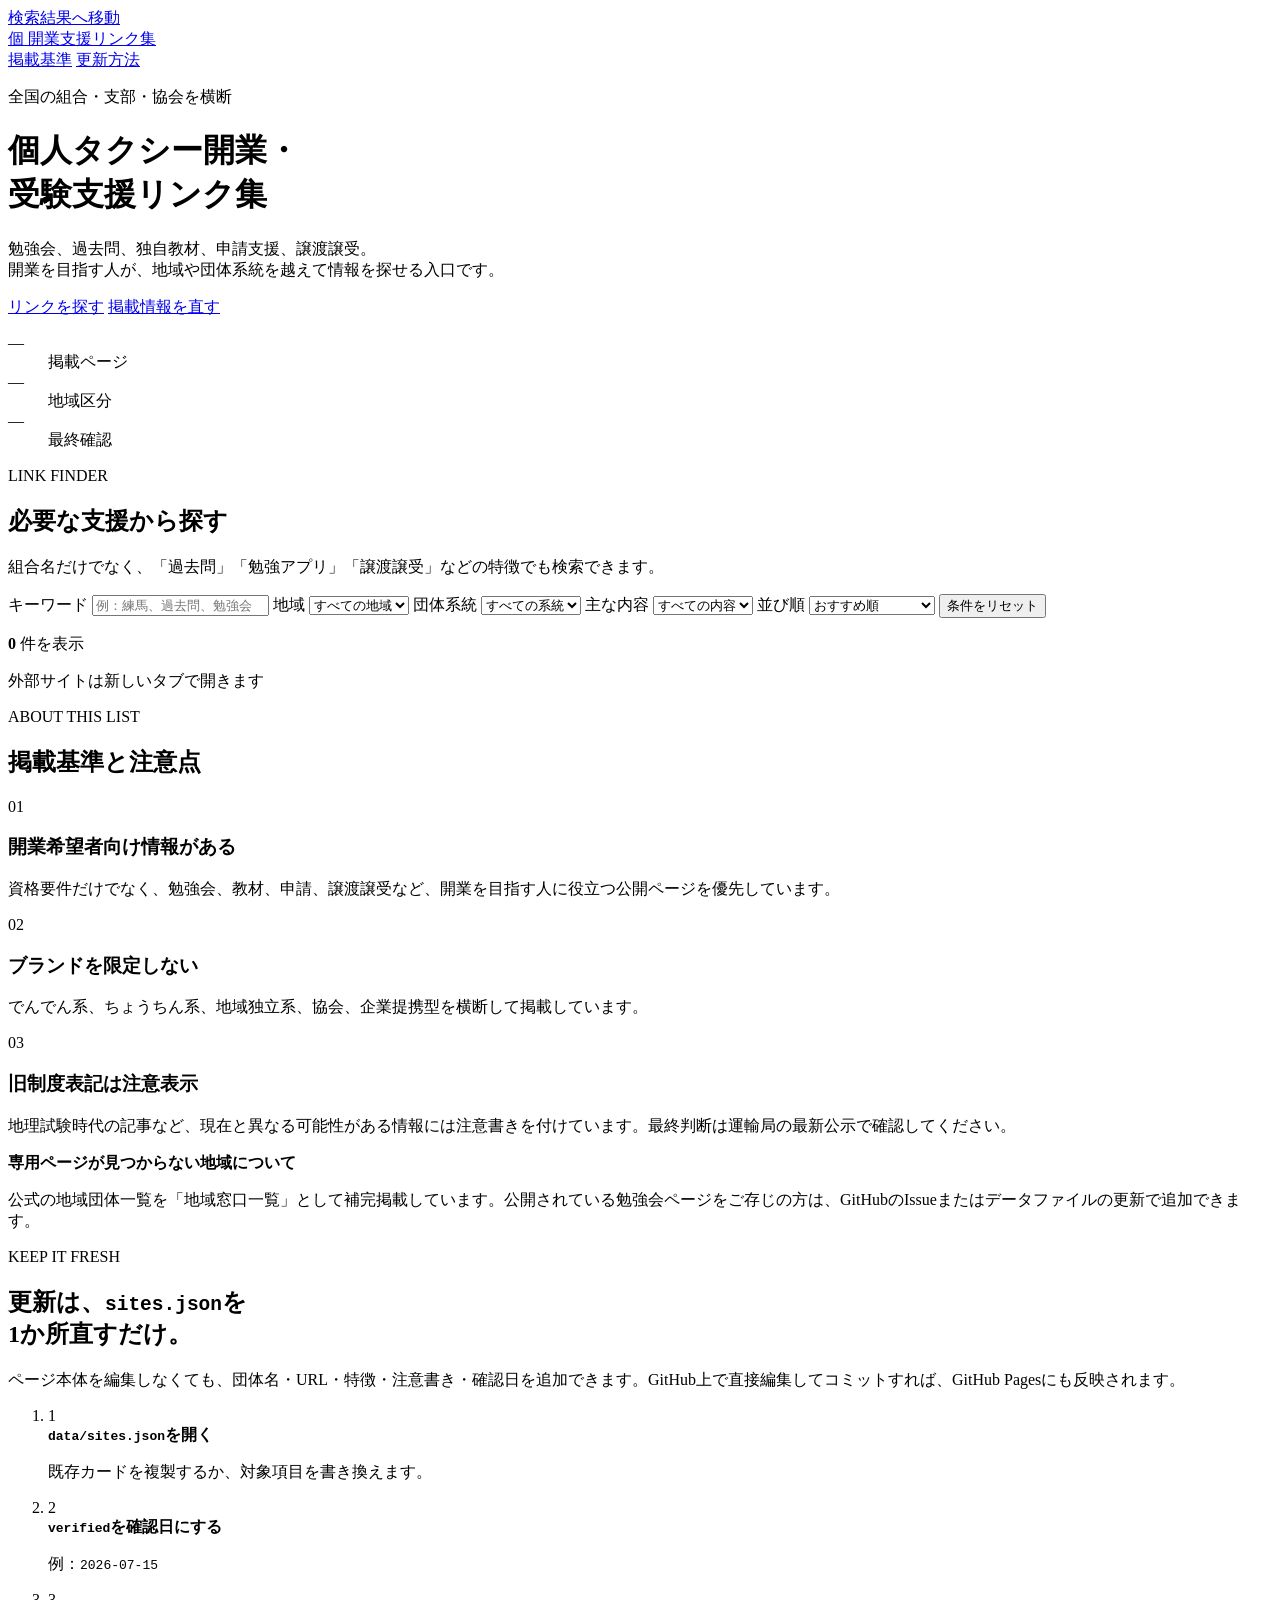
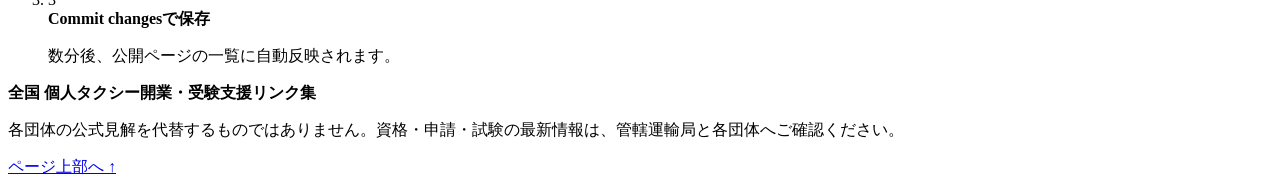
==== index.html @ 3438a91d "Add files via upload" ====
<!doctype html>
<html lang="ja">
<head>
  <meta charset="utf-8">
  <meta name="viewport" content="width=device-width, initial-scale=1">
  <meta name="description" content="全国の個人タクシー組合・支部・協会が公開する、開業希望者・受験者向けページを特徴別に探せるリンク集。">
  <meta name="theme-color" content="#0b3d5c">
  <title>全国 個人タクシー開業・受験支援リンク集</title>
  <link rel="stylesheet" href="assets/styles.css">
</head>
<body>
  <a class="skip-link" href="#results">検索結果へ移動</a>
  <header class="hero">
    <nav class="topbar" aria-label="ページ内ナビゲーション">
      <a class="brand" href="#top" aria-label="ページ先頭へ">
        <span class="brand-mark" aria-hidden="true">個</span>
        <span>開業支援リンク集</span>
      </a>
      <div class="nav-links">
        <a href="#about">掲載基準</a>
        <a href="#update">更新方法</a>
      </div>
    </nav>

    <div class="hero-inner" id="top">
      <p class="eyebrow">全国の組合・支部・協会を横断</p>
      <h1>個人タクシー開業・<br class="mobile-only">受験支援リンク集</h1>
      <p class="lead">勉強会、過去問、独自教材、申請支援、譲渡譲受。<br>開業を目指す人が、地域や団体系統を越えて情報を探せる入口です。</p>
      <div class="hero-actions">
        <a class="button primary" href="#finder">リンクを探す</a>
        <a class="button secondary" href="#update">掲載情報を直す</a>
      </div>
      <dl class="stats" aria-label="掲載状況">
        <div><dt id="siteCount">—</dt><dd>掲載ページ</dd></div>
        <div><dt id="regionCount">—</dt><dd>地域区分</dd></div>
        <div><dt id="updatedAt">—</dt><dd>最終確認</dd></div>
      </dl>
    </div>
  </header>

  <main>
    <section class="finder" id="finder" aria-labelledby="finder-title">
      <div class="section-heading">
        <p class="eyebrow dark">LINK FINDER</p>
        <h2 id="finder-title">必要な支援から探す</h2>
        <p>組合名だけでなく、「過去問」「勉強アプリ」「譲渡譲受」などの特徴でも検索できます。</p>
      </div>

      <div class="filters" role="search">
        <label class="search-field">
          <span>キーワード</span>
          <input id="searchInput" type="search" placeholder="例：練馬、過去問、勉強会、譲渡譲受" autocomplete="off">
        </label>
        <label>
          <span>地域</span>
          <select id="regionFilter"><option value="">すべての地域</option></select>
        </label>
        <label>
          <span>団体系統</span>
          <select id="systemFilter"><option value="">すべての系統</option></select>
        </label>
        <label>
          <span>主な内容</span>
          <select id="featureFilter"><option value="">すべての内容</option></select>
        </label>
        <label>
          <span>並び順</span>
          <select id="sortSelect">
            <option value="recommended">おすすめ順</option>
            <option value="region">地域順</option>
            <option value="name">名称順</option>
            <option value="recent">確認日の新しい順</option>
          </select>
        </label>
        <button id="resetButton" class="reset-button" type="button">条件をリセット</button>
      </div>

      <div class="result-bar">
        <p><strong id="resultCount">0</strong> 件を表示</p>
        <p class="result-note">外部サイトは新しいタブで開きます</p>
      </div>
      <div id="statusMessage" class="status-message" role="status" aria-live="polite"></div>
      <div id="results" class="card-grid" aria-live="polite"></div>
      <div id="emptyState" class="empty-state" hidden>
        <h3>該当するページがありません</h3>
        <p>検索語を短くするか、絞り込みを解除してください。</p>
      </div>
    </section>

    <section class="about-section" id="about">
      <div class="section-heading compact">
        <p class="eyebrow dark">ABOUT THIS LIST</p>
        <h2>掲載基準と注意点</h2>
      </div>
      <div class="info-grid">
        <article>
          <span class="info-number">01</span>
          <h3>開業希望者向け情報がある</h3>
          <p>資格要件だけでなく、勉強会、教材、申請、譲渡譲受など、開業を目指す人に役立つ公開ページを優先しています。</p>
        </article>
        <article>
          <span class="info-number">02</span>
          <h3>ブランドを限定しない</h3>
          <p>でんでん系、ちょうちん系、地域独立系、協会、企業提携型を横断して掲載しています。</p>
        </article>
        <article>
          <span class="info-number">03</span>
          <h3>旧制度表記は注意表示</h3>
          <p>地理試験時代の記事など、現在と異なる可能性がある情報には注意書きを付けています。最終判断は運輸局の最新公示で確認してください。</p>
        </article>
      </div>
      <div class="coverage-note">
        <strong>専用ページが見つからない地域について</strong>
        <p>公式の地域団体一覧を「地域窓口一覧」として補完掲載しています。公開されている勉強会ページをご存じの方は、GitHubのIssueまたはデータファイルの更新で追加できます。</p>
      </div>
    </section>

    <section class="update-section" id="update">
      <div class="update-copy">
        <p class="eyebrow">KEEP IT FRESH</p>
        <h2>更新は、<code>sites.json</code>を<br>1か所直すだけ。</h2>
        <p>ページ本体を編集しなくても、団体名・URL・特徴・注意書き・確認日を追加できます。GitHub上で直接編集してコミットすれば、GitHub Pagesにも反映されます。</p>
      </div>
      <ol class="update-steps">
        <li><span>1</span><div><strong><code>data/sites.json</code>を開く</strong><p>既存カードを複製するか、対象項目を書き換えます。</p></div></li>
        <li><span>2</span><div><strong><code>verified</code>を確認日にする</strong><p>例：<code>2026-07-15</code></p></div></li>
        <li><span>3</span><div><strong>Commit changesで保存</strong><p>数分後、公開ページの一覧に自動反映されます。</p></div></li>
      </ol>
    </section>
  </main>

  <footer>
    <div>
      <strong>全国 個人タクシー開業・受験支援リンク集</strong>
      <p>各団体の公式見解を代替するものではありません。資格・申請・試験の最新情報は、管轄運輸局と各団体へご確認ください。</p>
    </div>
    <a href="#top">ページ上部へ ↑</a>
  </footer>

  <template id="cardTemplate">
    <article class="link-card">
      <div class="card-topline">
        <span class="region-badge"></span>
        <span class="category-label"></span>
      </div>
      <h3></h3>
      <p class="organization"></p>
      <p class="summary"></p>
      <div class="feature-list" aria-label="掲載内容"></div>
      <div class="caution" hidden></div>
      <div class="card-footer">
        <span class="verified"></span>
        <div class="card-actions">
          <button class="copy-button" type="button">URLをコピー</button>
          <a class="visit-button" target="_blank" rel="noopener noreferrer">サイトを見る <span aria-hidden="true">↗</span></a>
        </div>
      </div>
    </article>
  </template>

  <script src="assets/app.js" defer></script>
</body>
</html>
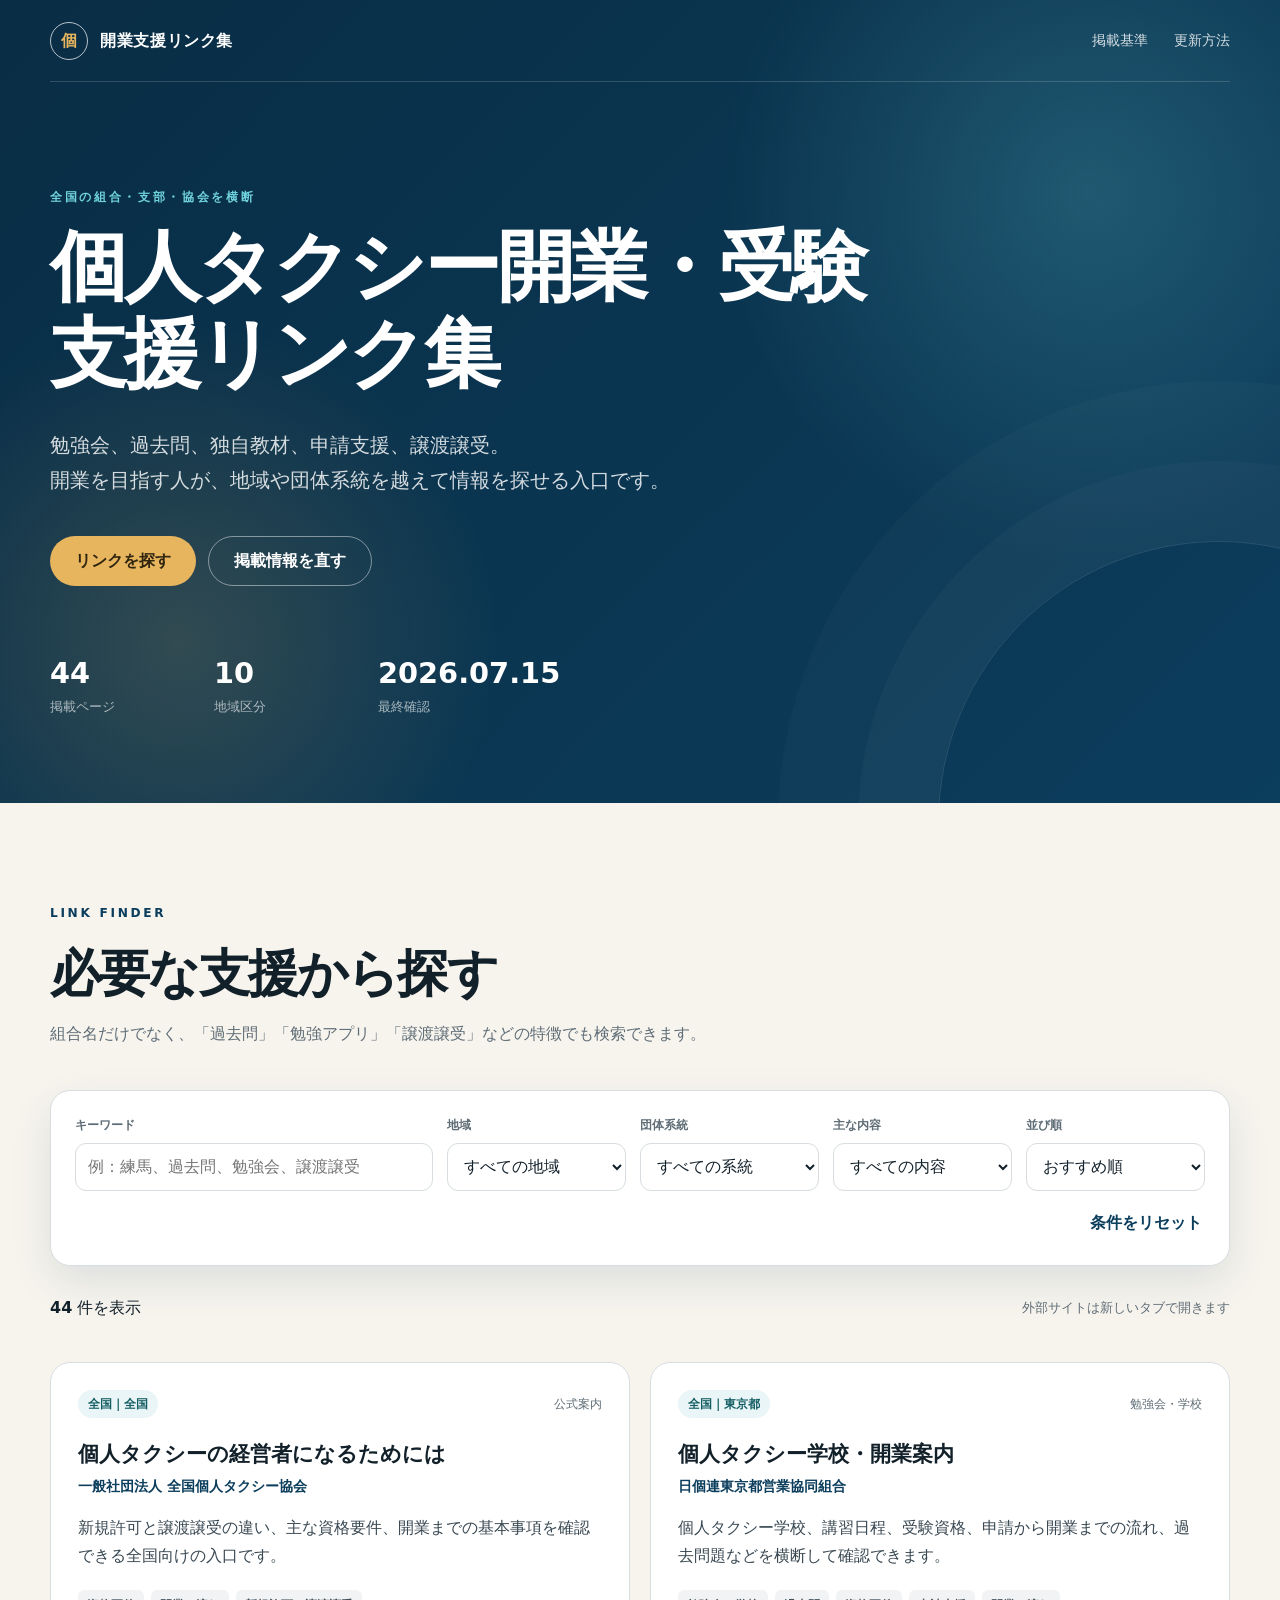
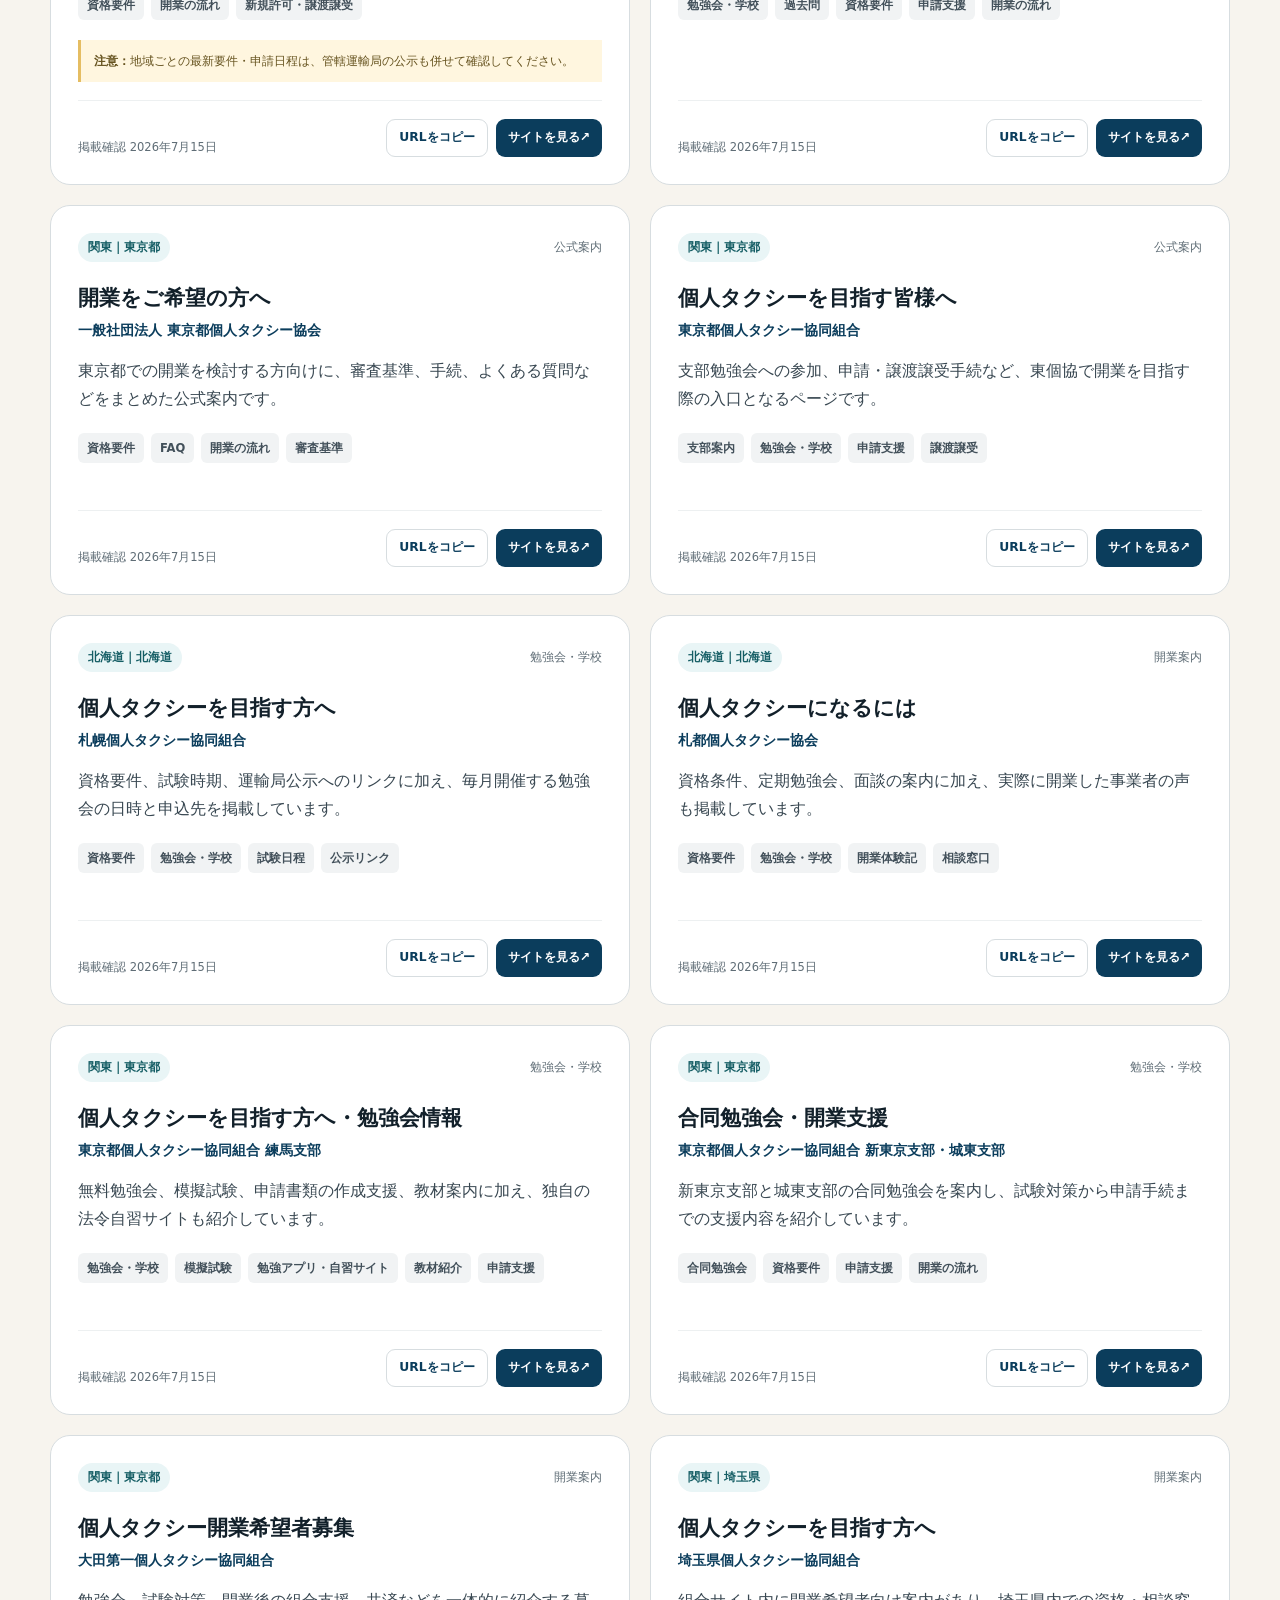
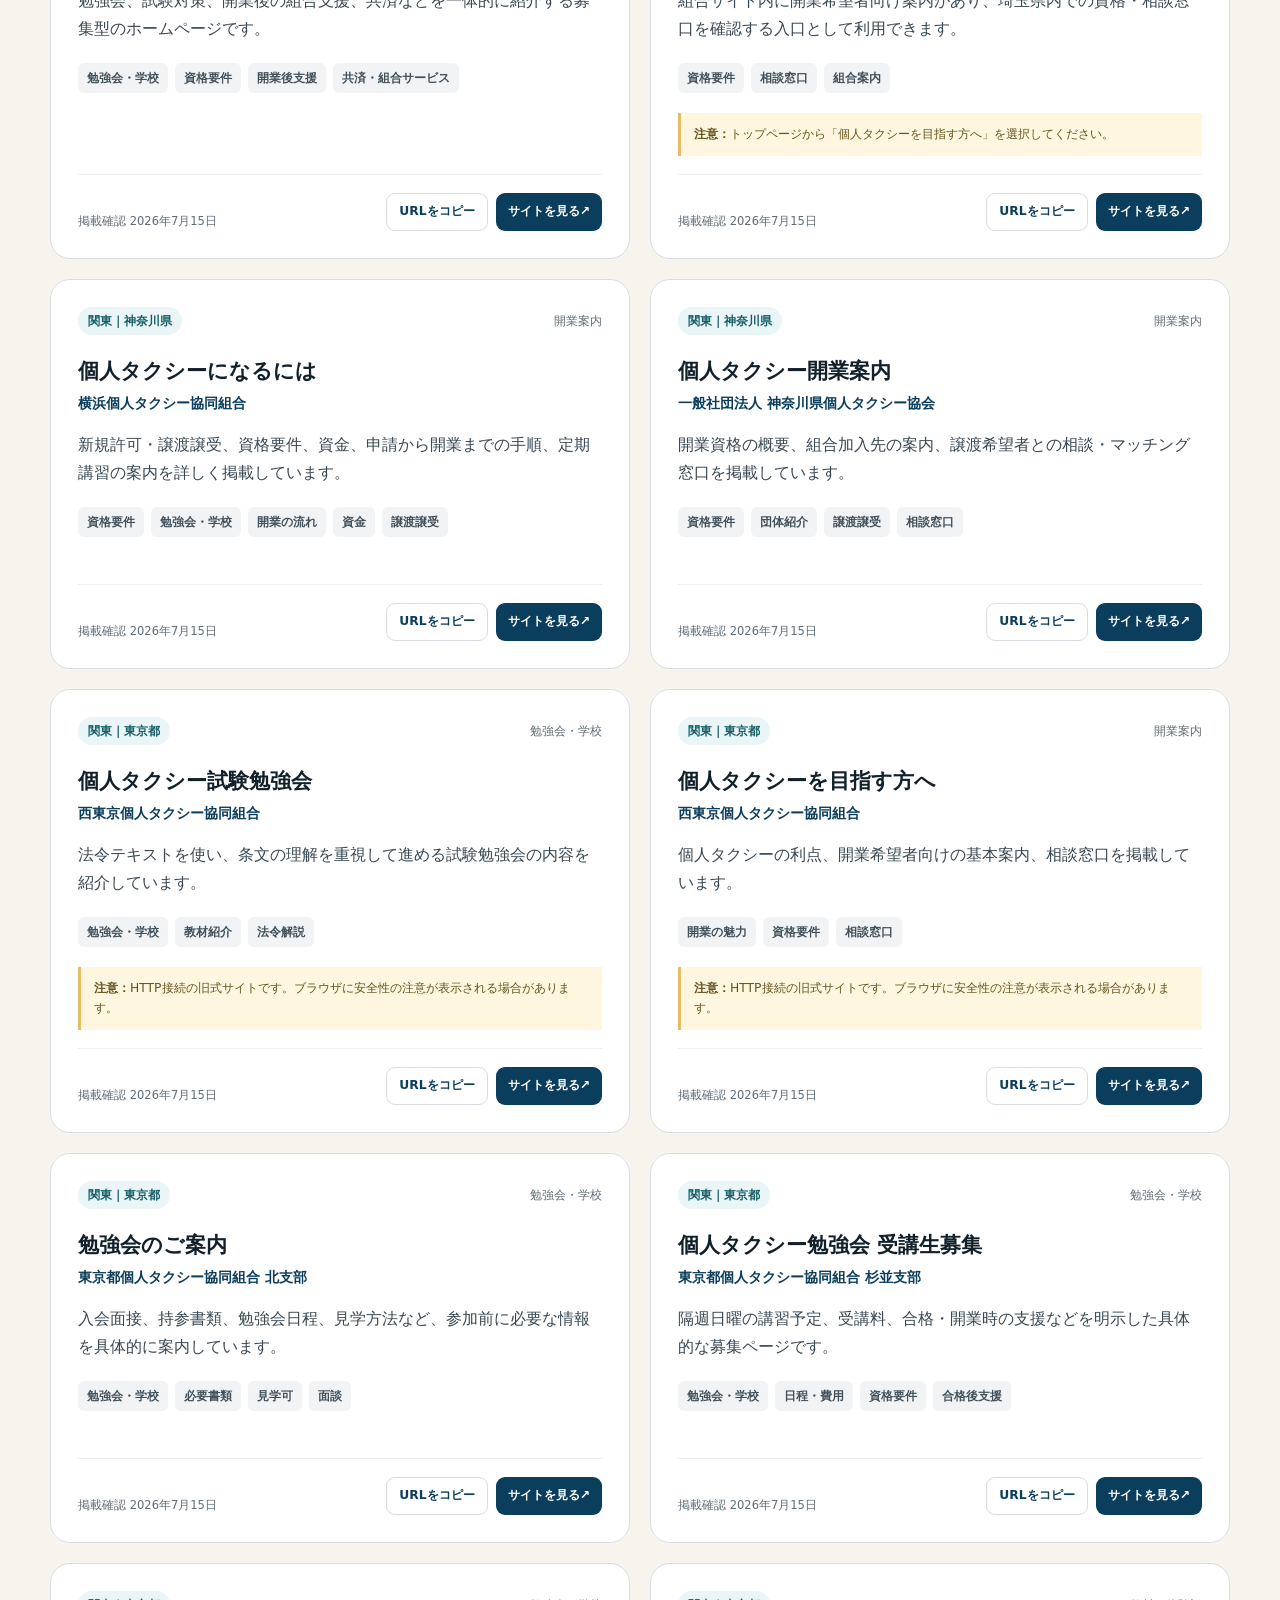
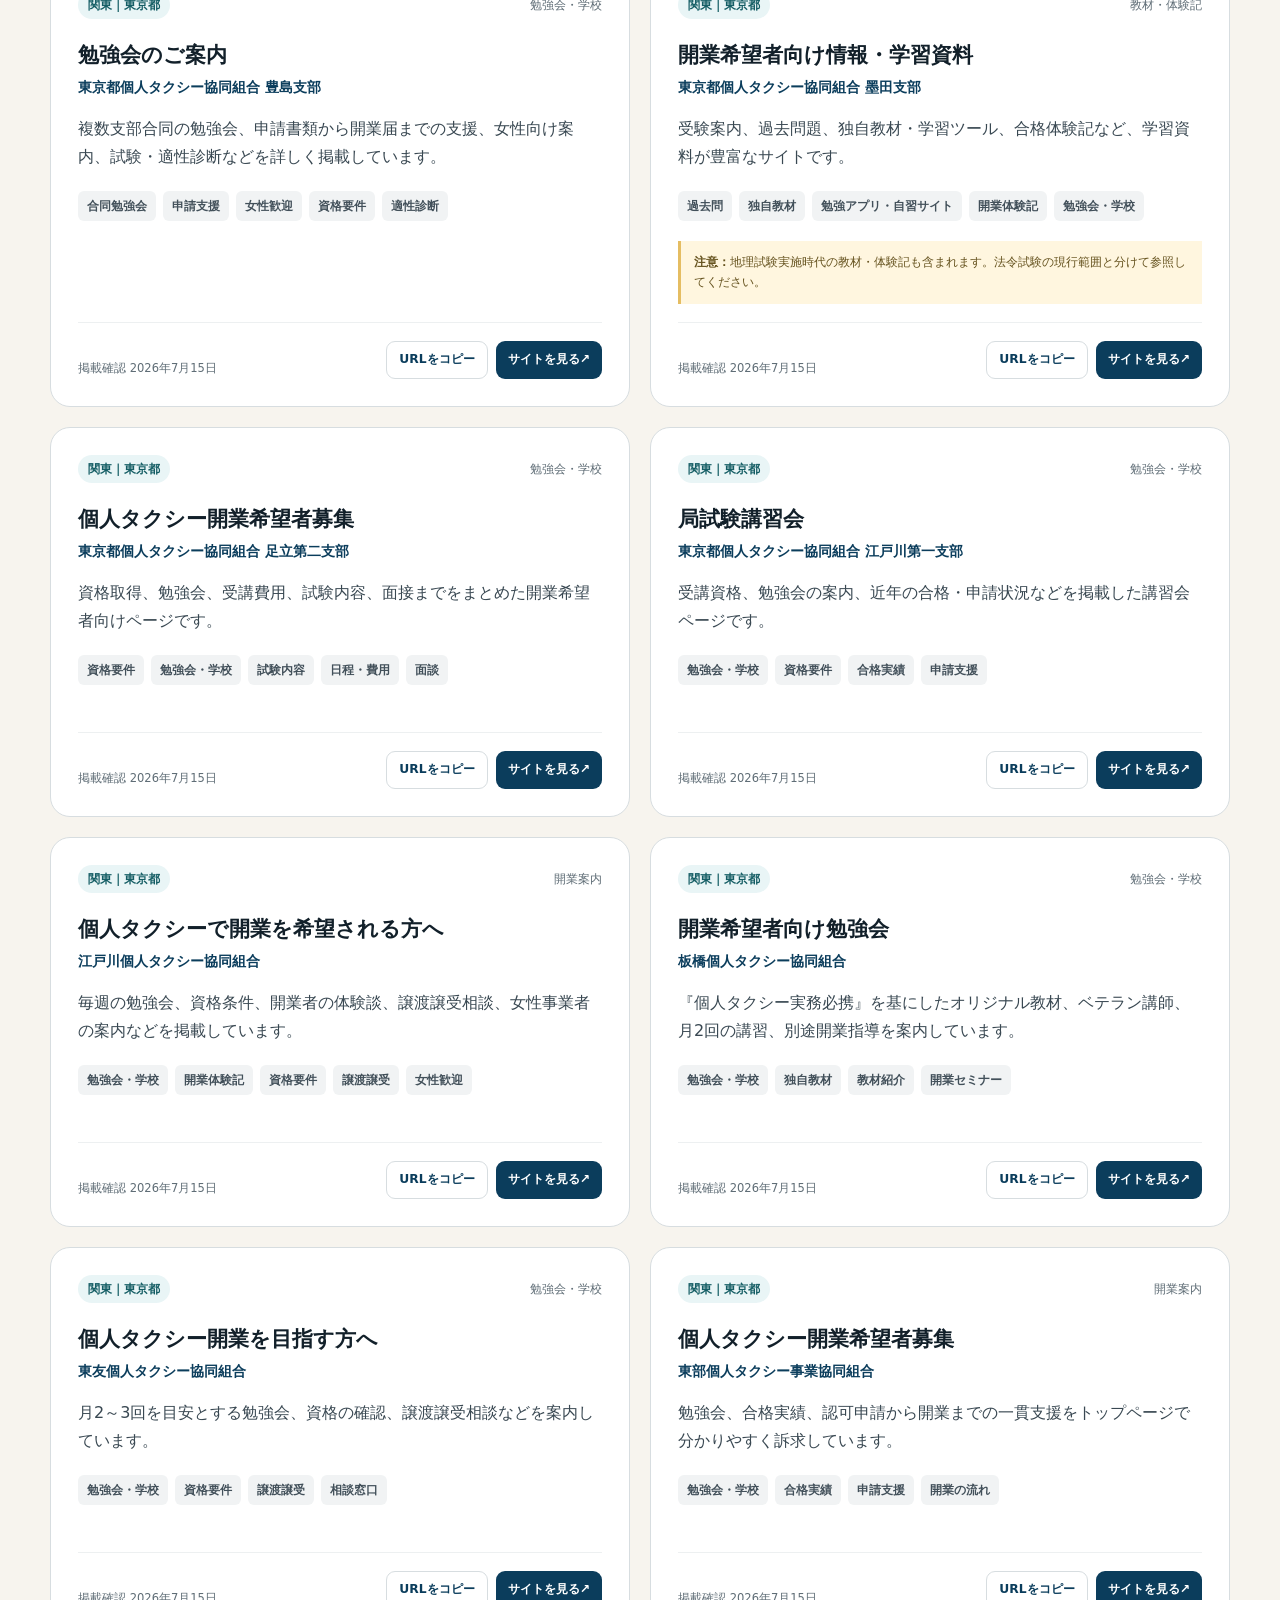
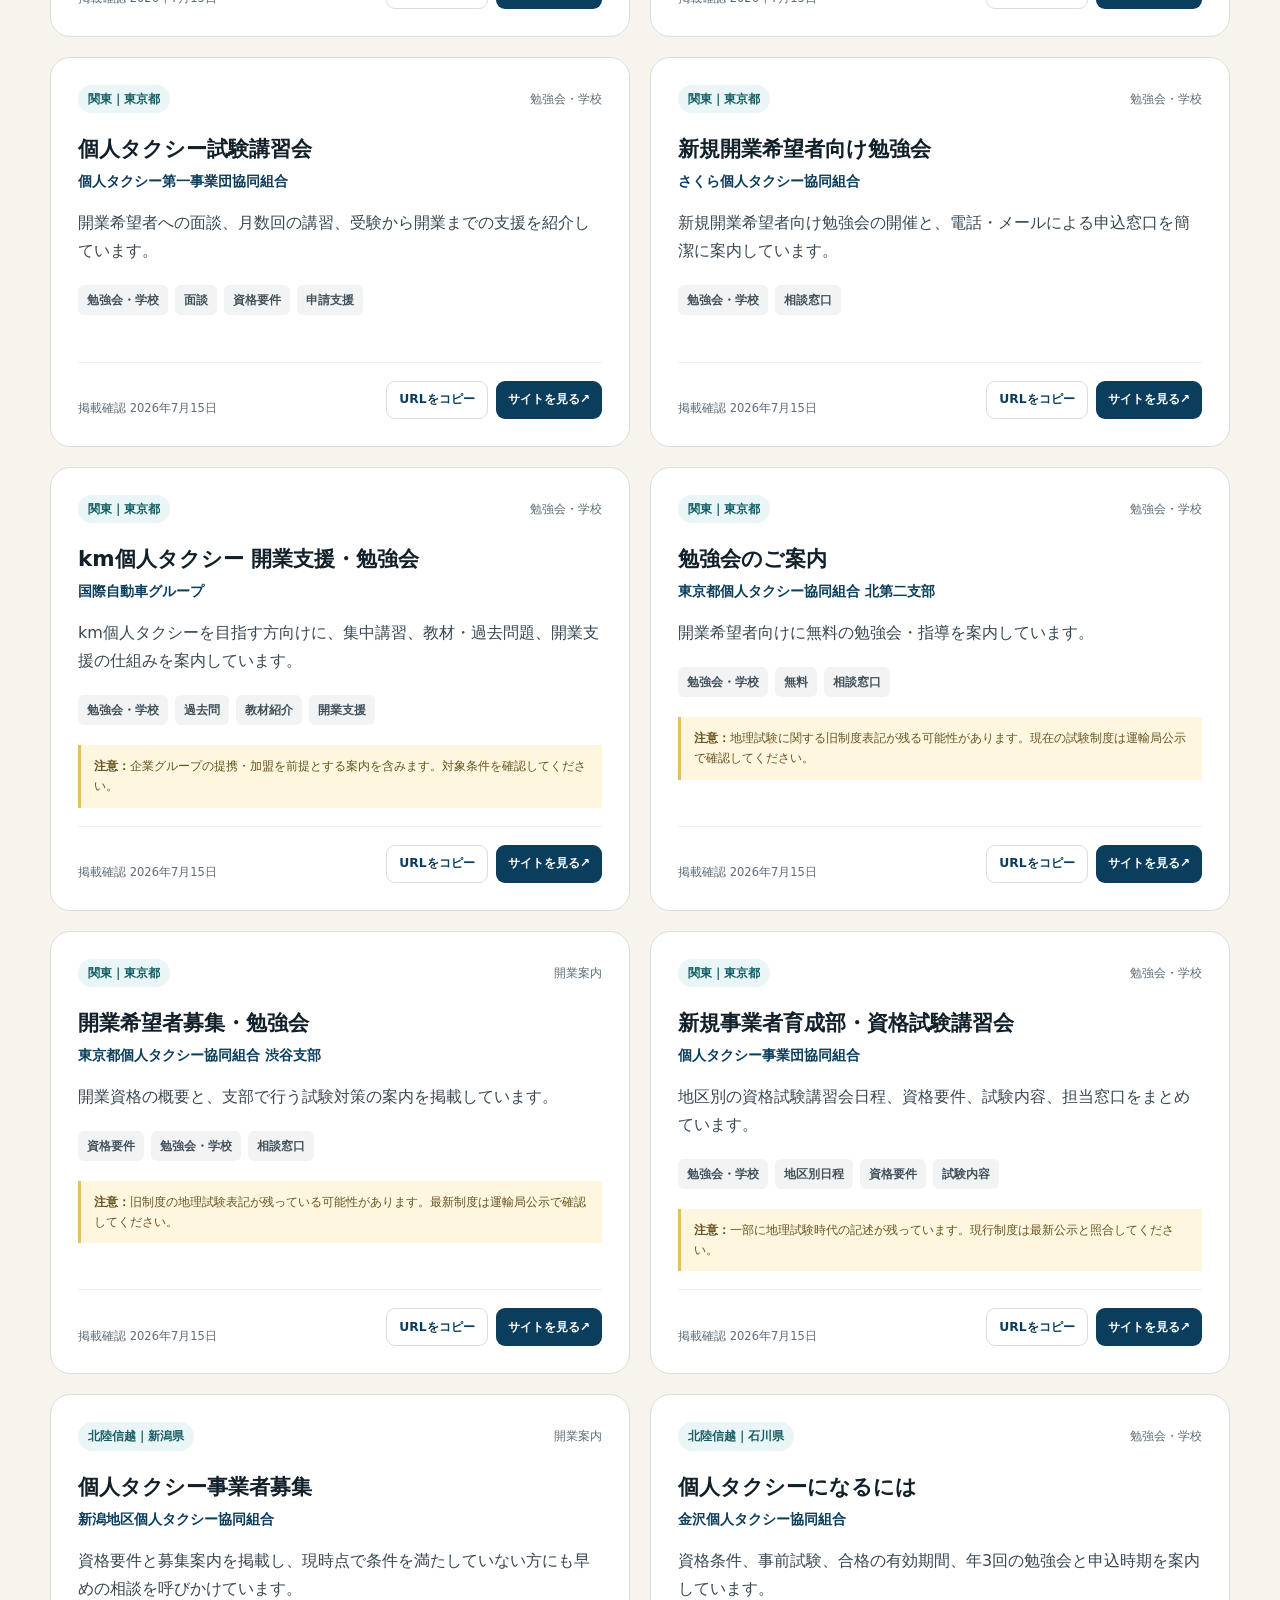
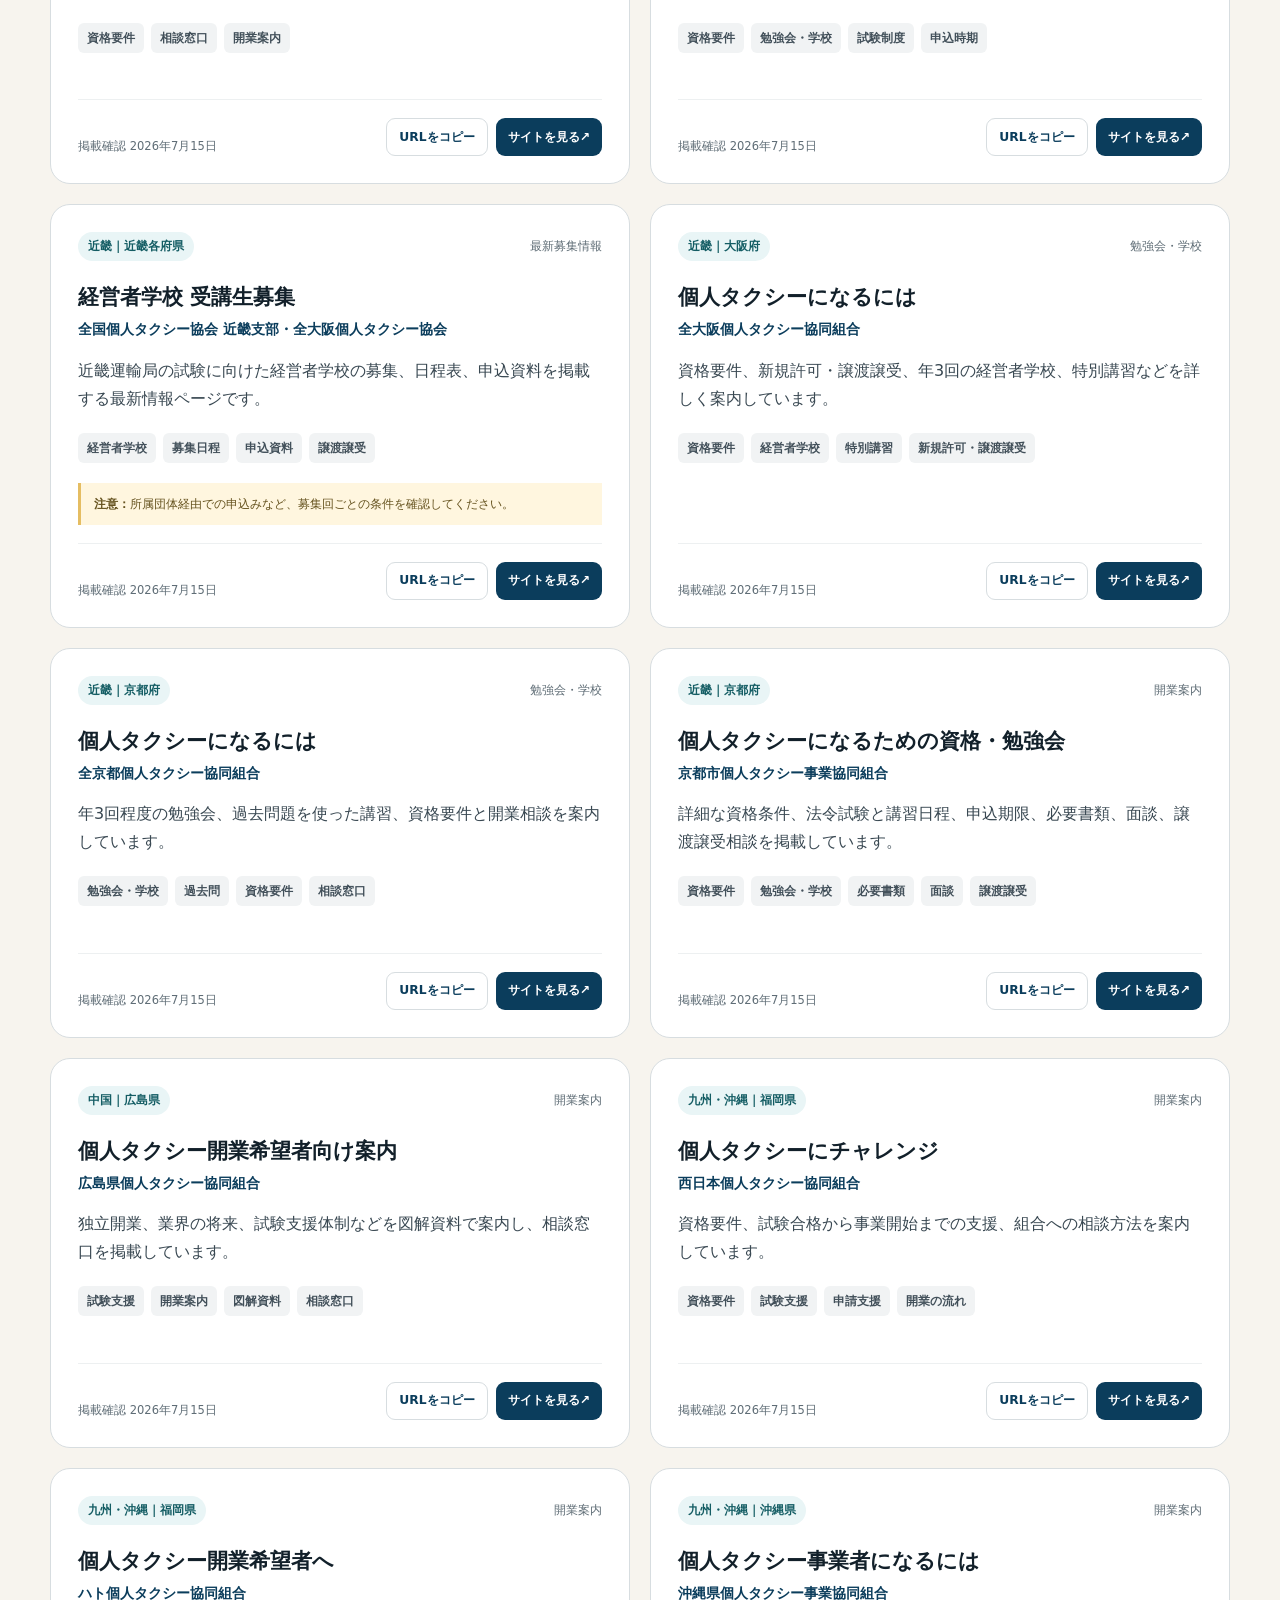
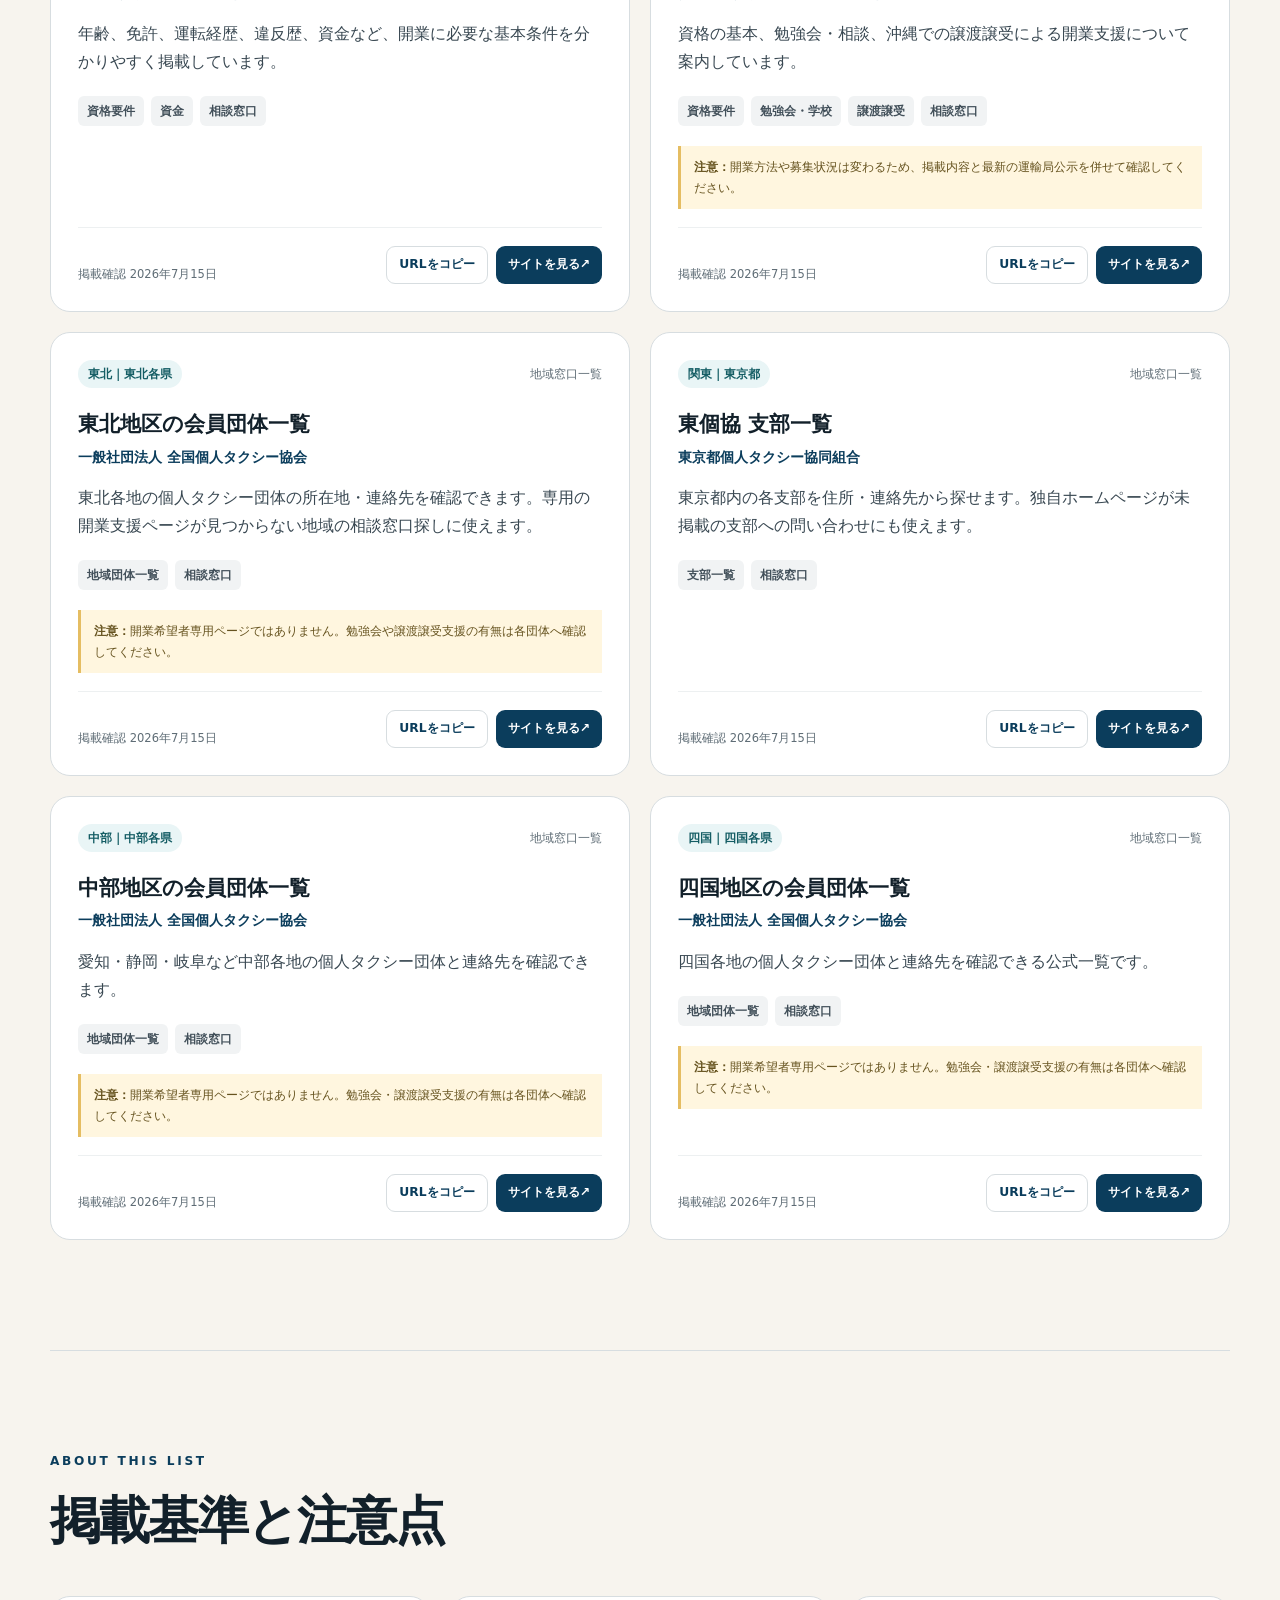
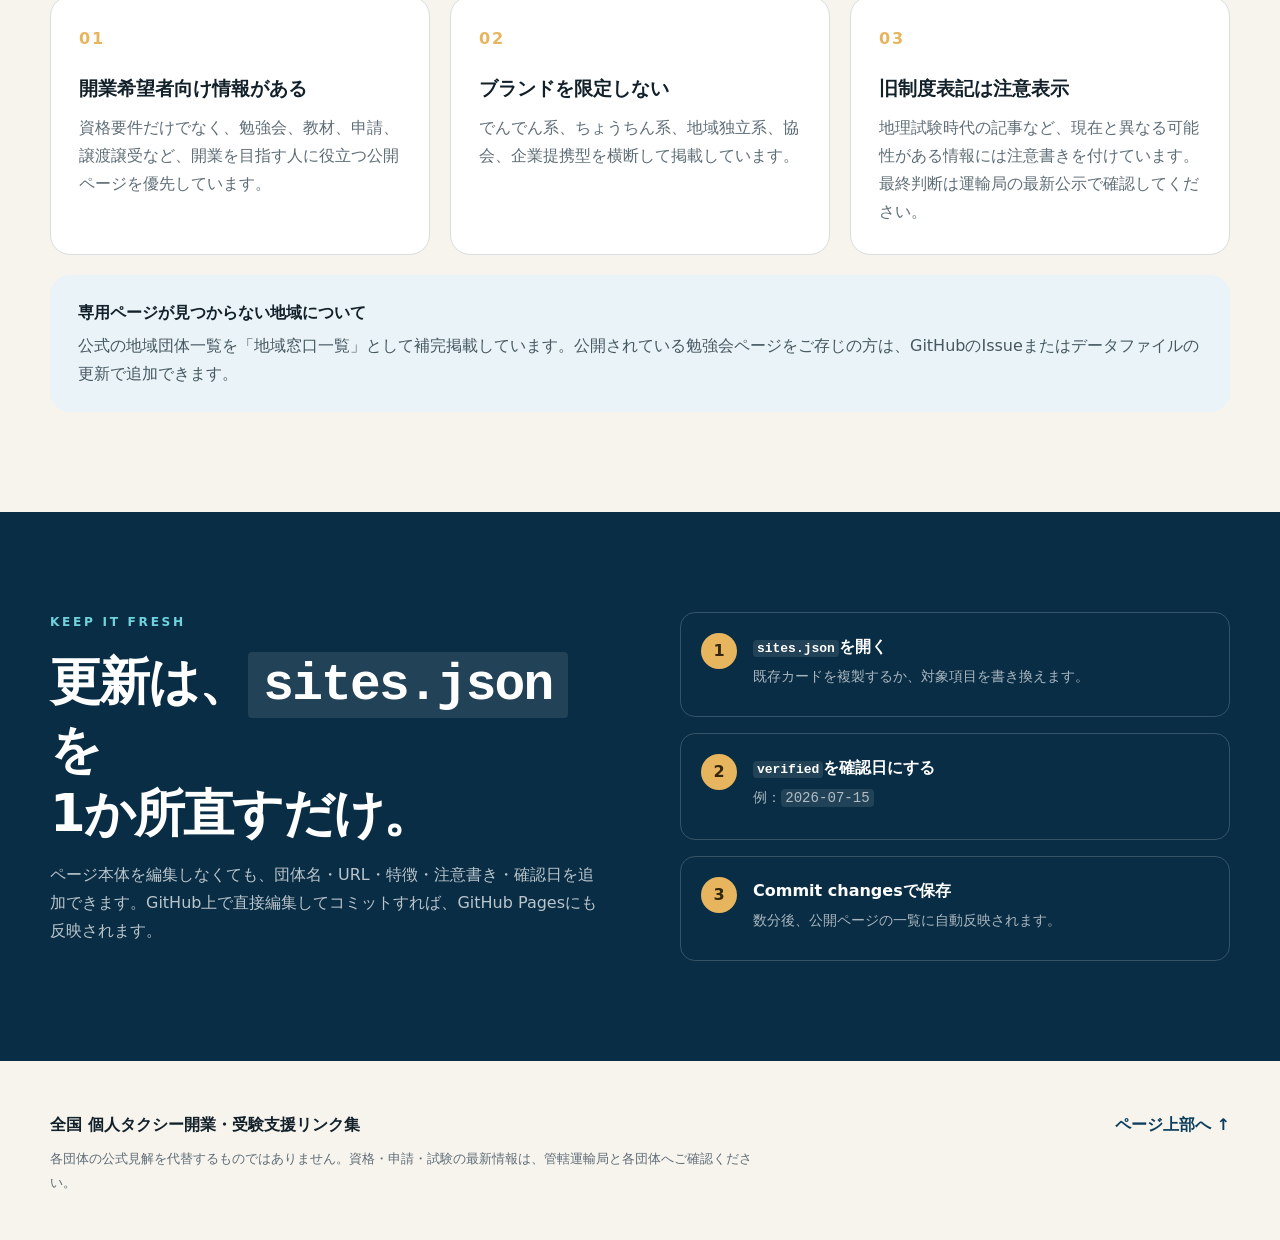
==== commit 3c674778: "Add files via upload" ====
--- a/index.html
+++ b/index.html
@@ -6,7 +6,7 @@
   <meta name="description" content="全国の個人タクシー組合・支部・協会が公開する、開業希望者・受験者向けページを特徴別に探せるリンク集。">
   <meta name="theme-color" content="#0b3d5c">
   <title>全国 個人タクシー開業・受験支援リンク集</title>
-  <link rel="stylesheet" href="assets/styles.css">
+  <link rel="stylesheet" href="styles.css">
 </head>
 <body>
   <a class="skip-link" href="#results">検索結果へ移動</a>
@@ -122,7 +122,7 @@
         <p>ページ本体を編集しなくても、団体名・URL・特徴・注意書き・確認日を追加できます。GitHub上で直接編集してコミットすれば、GitHub Pagesにも反映されます。</p>
       </div>
       <ol class="update-steps">
-        <li><span>1</span><div><strong><code>data/sites.json</code>を開く</strong><p>既存カードを複製するか、対象項目を書き換えます。</p></div></li>
+        <li><span>1</span><div><strong><code>sites.json</code>を開く</strong><p>既存カードを複製するか、対象項目を書き換えます。</p></div></li>
         <li><span>2</span><div><strong><code>verified</code>を確認日にする</strong><p>例：<code>2026-07-15</code></p></div></li>
         <li><span>3</span><div><strong>Commit changesで保存</strong><p>数分後、公開ページの一覧に自動反映されます。</p></div></li>
       </ol>
@@ -158,6 +158,6 @@
     </article>
   </template>
 
-  <script src="assets/app.js" defer></script>
+  <script src="app.js" defer></script>
 </body>
 </html>
--- a/styles.css
+++ b/styles.css
@@ -0,0 +1,190 @@
+:root {
+  --ink: #12202a;
+  --muted: #5f6d76;
+  --paper: #f7f4ee;
+  --white: #ffffff;
+  --navy: #0b3d5c;
+  --navy-2: #092d45;
+  --cyan: #6fd2dc;
+  --gold: #e8b55f;
+  --line: #d7dde0;
+  --warning-bg: #fff6df;
+  --warning-border: #e5bd62;
+  --shadow: 0 16px 42px rgba(11, 61, 92, .11);
+  --radius: 20px;
+}
+* { box-sizing: border-box; }
+html { scroll-behavior: smooth; }
+body {
+  margin: 0;
+  font-family: "Noto Sans JP", "Yu Gothic", "Hiragino Kaku Gothic ProN", system-ui, sans-serif;
+  color: var(--ink);
+  background: var(--paper);
+  line-height: 1.75;
+}
+a { color: inherit; }
+button, input, select { font: inherit; }
+.skip-link {
+  position: absolute; left: -9999px; top: 8px; z-index: 100;
+  padding: .65rem 1rem; background: #fff; color: #000;
+}
+.skip-link:focus { left: 8px; }
+.hero {
+  color: var(--white);
+  background:
+    radial-gradient(circle at 85% 24%, rgba(111,210,220,.22), transparent 23rem),
+    radial-gradient(circle at 14% 80%, rgba(232,181,95,.18), transparent 20rem),
+    linear-gradient(135deg, var(--navy-2), var(--navy));
+  min-height: 700px;
+  position: relative;
+  overflow: hidden;
+}
+.hero::after {
+  content: "";
+  position: absolute;
+  width: 560px; height: 560px;
+  border: 1px solid rgba(255,255,255,.12);
+  border-radius: 50%; right: -220px; bottom: -300px;
+  box-shadow: 0 0 0 80px rgba(255,255,255,.025), 0 0 0 160px rgba(255,255,255,.018);
+}
+.topbar, .hero-inner, main > section, footer {
+  width: min(1180px, calc(100% - 40px));
+  margin-inline: auto;
+}
+.topbar {
+  height: 82px;
+  display: flex; align-items: center; justify-content: space-between;
+  border-bottom: 1px solid rgba(255,255,255,.16);
+  position: relative; z-index: 2;
+}
+.brand { display: flex; align-items: center; gap: 12px; font-weight: 800; text-decoration: none; letter-spacing: .04em; }
+.brand-mark {
+  width: 38px; height: 38px; border: 1px solid rgba(255,255,255,.7); border-radius: 50%;
+  display: grid; place-items: center; color: var(--gold);
+}
+.nav-links { display: flex; gap: 26px; }
+.nav-links a { text-decoration: none; font-size: .9rem; color: rgba(255,255,255,.82); }
+.nav-links a:hover { color: #fff; }
+.hero-inner { padding: 105px 0 84px; position: relative; z-index: 1; }
+.eyebrow { margin: 0 0 16px; font-size: .76rem; letter-spacing: .22em; font-weight: 800; color: var(--cyan); }
+.eyebrow.dark { color: var(--navy); }
+h1 { margin: 0; font-size: clamp(2.55rem, 6vw, 5.25rem); line-height: 1.13; letter-spacing: -.045em; max-width: 880px; }
+.lead { margin: 30px 0 0; font-size: clamp(1rem, 2vw, 1.25rem); color: rgba(255,255,255,.82); }
+.hero-actions { display: flex; gap: 12px; margin-top: 38px; }
+.button { display: inline-flex; min-height: 50px; align-items: center; justify-content: center; padding: 0 25px; border-radius: 999px; text-decoration: none; font-weight: 800; }
+.button.primary { background: var(--gold); color: #2f250f; }
+.button.secondary { border: 1px solid rgba(255,255,255,.45); color: #fff; }
+.button:hover { transform: translateY(-1px); }
+.stats { display: flex; gap: 54px; margin: 72px 0 0; }
+.stats div { min-width: 110px; }
+.stats dt { font-size: 1.8rem; font-weight: 850; line-height: 1.1; }
+.stats dd { margin: 7px 0 0; color: rgba(255,255,255,.64); font-size: .82rem; }
+.finder { padding: 100px 0 110px; }
+.section-heading { max-width: 760px; }
+.section-heading h2, .update-section h2 { margin: 0; font-size: clamp(2rem, 4vw, 3.5rem); line-height: 1.25; letter-spacing: -.035em; }
+.section-heading > p:last-child { color: var(--muted); margin-top: 15px; }
+.section-heading.compact { margin-bottom: 44px; }
+.filters {
+  margin-top: 42px; padding: 24px;
+  display: grid; grid-template-columns: 2fr repeat(4, 1fr); gap: 14px;
+  background: var(--white); border: 1px solid var(--line); border-radius: var(--radius); box-shadow: var(--shadow);
+}
+.filters label { display: flex; flex-direction: column; gap: 7px; }
+.filters label > span { font-size: .76rem; color: var(--muted); font-weight: 700; }
+.filters input, .filters select {
+  width: 100%; height: 48px; border: 1px solid var(--line); border-radius: 11px; padding: 0 12px; background: #fff; color: var(--ink);
+}
+.filters input:focus, .filters select:focus { outline: 3px solid rgba(111,210,220,.33); border-color: var(--navy); }
+.reset-button {
+  grid-column: 1 / -1; justify-self: end;
+  border: 0; background: transparent; color: var(--navy); font-weight: 800; cursor: pointer; padding: 4px 3px;
+}
+.result-bar { display: flex; justify-content: space-between; align-items: center; margin: 28px 0 18px; }
+.result-bar p { margin: 0; }
+.result-note { color: var(--muted); font-size: .84rem; }
+.status-message { min-height: 1.5em; color: var(--navy); font-size: .9rem; }
+.card-grid { display: grid; grid-template-columns: repeat(2, minmax(0, 1fr)); gap: 20px; }
+.link-card {
+  background: var(--white); border: 1px solid var(--line); border-radius: var(--radius); padding: 27px;
+  display: flex; flex-direction: column; min-height: 390px; transition: transform .18s ease, box-shadow .18s ease, border-color .18s ease;
+}
+.link-card:hover { transform: translateY(-3px); box-shadow: var(--shadow); border-color: #bfcdd4; }
+.card-topline { display: flex; align-items: center; justify-content: space-between; gap: 10px; }
+.region-badge { padding: 4px 10px; border-radius: 999px; background: #e9f5f6; color: #145d64; font-size: .73rem; font-weight: 800; }
+.category-label { color: var(--muted); font-size: .73rem; }
+.link-card h3 { margin: 20px 0 5px; font-size: 1.34rem; line-height: 1.45; }
+.organization { margin: 0 0 15px; color: var(--navy); font-weight: 750; font-size: .88rem; }
+.summary { margin: 0; color: #394852; }
+.feature-list { display: flex; flex-wrap: wrap; gap: 7px; margin: 20px 0; }
+.feature-chip { padding: 5px 9px; border-radius: 6px; background: #f1f3f4; color: #42505a; font-size: .72rem; font-weight: 700; }
+.caution { margin: 0 0 18px; padding: 11px 13px; border-left: 3px solid var(--warning-border); background: var(--warning-bg); color: #66531f; font-size: .77rem; line-height: 1.65; }
+.caution::before { content: "注意："; font-weight: 900; }
+.card-footer { margin-top: auto; padding-top: 18px; border-top: 1px solid #edf0f1; display: flex; align-items: flex-end; justify-content: space-between; gap: 12px; }
+.verified { color: var(--muted); font-size: .72rem; }
+.card-actions { display: flex; gap: 8px; align-items: center; }
+.copy-button, .visit-button { min-height: 38px; display: inline-flex; align-items: center; justify-content: center; border-radius: 9px; padding: 0 12px; font-size: .77rem; font-weight: 800; text-decoration: none; }
+.copy-button { border: 1px solid var(--line); background: #fff; color: var(--navy); cursor: pointer; }
+.visit-button { background: var(--navy); color: #fff; }
+.empty-state { text-align: center; padding: 70px 20px; border: 1px dashed #aeb9bf; border-radius: var(--radius); }
+.empty-state h3 { margin: 0; }
+.empty-state p { color: var(--muted); }
+.about-section { padding: 100px 0; border-top: 1px solid var(--line); }
+.info-grid { display: grid; grid-template-columns: repeat(3, 1fr); gap: 20px; }
+.info-grid article { background: #fff; border-radius: var(--radius); padding: 28px; border: 1px solid var(--line); }
+.info-number { color: var(--gold); font-weight: 900; letter-spacing: .12em; }
+.info-grid h3 { margin: 20px 0 8px; }
+.info-grid p { margin: 0; color: var(--muted); }
+.coverage-note { margin-top: 20px; padding: 24px 28px; border-radius: var(--radius); background: #eaf3f7; }
+.coverage-note p { margin: 5px 0 0; color: #455861; }
+.update-section {
+  width: 100%; max-width: none; padding: 100px max(20px, calc((100% - 1180px)/2));
+  background: var(--navy-2); color: #fff; display: grid; grid-template-columns: 1fr 1fr; gap: 80px;
+}
+.update-copy p:last-child { color: rgba(255,255,255,.72); max-width: 560px; }
+.update-section code { background: rgba(255,255,255,.1); padding: .08em .3em; border-radius: 4px; }
+.update-steps { list-style: none; padding: 0; margin: 0; display: grid; gap: 16px; }
+.update-steps li { display: flex; gap: 16px; padding: 20px; border: 1px solid rgba(255,255,255,.18); border-radius: 15px; }
+.update-steps li > span { flex: 0 0 36px; width: 36px; height: 36px; border-radius: 50%; display: grid; place-items: center; background: var(--gold); color: #33270d; font-weight: 900; }
+.update-steps strong { display: block; }
+.update-steps p { margin: 3px 0 0; color: rgba(255,255,255,.65); font-size: .88rem; }
+footer { padding: 50px 0; display: flex; justify-content: space-between; gap: 30px; align-items: flex-start; }
+footer p { margin: 8px 0 0; color: var(--muted); max-width: 720px; font-size: .84rem; }
+footer > a { color: var(--navy); font-weight: 800; text-decoration: none; white-space: nowrap; }
+.mobile-only { display: none; }
+@media (max-width: 1000px) {
+  .filters { grid-template-columns: repeat(2, 1fr); }
+  .search-field { grid-column: 1 / -1; }
+  .info-grid { grid-template-columns: 1fr; }
+  .update-section { grid-template-columns: 1fr; gap: 40px; }
+}
+@media (max-width: 760px) {
+  .hero { min-height: auto; }
+  .topbar, .hero-inner, main > section, footer { width: min(100% - 28px, 1180px); }
+  .topbar { height: 68px; }
+  .brand span:last-child { font-size: .88rem; }
+  .nav-links { display: none; }
+  .hero-inner { padding: 72px 0 62px; }
+  .mobile-only { display: initial; }
+  .lead br { display: none; }
+  .hero-actions { flex-direction: column; align-items: stretch; max-width: 340px; }
+  .stats { gap: 20px; justify-content: space-between; margin-top: 52px; }
+  .stats div { min-width: 0; }
+  .stats dt { font-size: 1.35rem; }
+  .finder, .about-section { padding: 72px 0; }
+  .filters { grid-template-columns: 1fr; padding: 17px; }
+  .search-field { grid-column: auto; }
+  .reset-button { grid-column: auto; justify-self: start; }
+  .result-bar { align-items: flex-start; }
+  .result-note { display: none; }
+  .card-grid { grid-template-columns: 1fr; }
+  .link-card { min-height: 0; padding: 22px; }
+  .card-footer { flex-direction: column; align-items: stretch; }
+  .card-actions { display: grid; grid-template-columns: 1fr 1.4fr; }
+  .copy-button, .visit-button { width: 100%; }
+  .update-section { padding: 72px 20px; }
+  footer { flex-direction: column; padding: 38px 0; }
+}
+@media (prefers-reduced-motion: reduce) {
+  html { scroll-behavior: auto; }
+  *, *::before, *::after { transition: none !important; }
+}
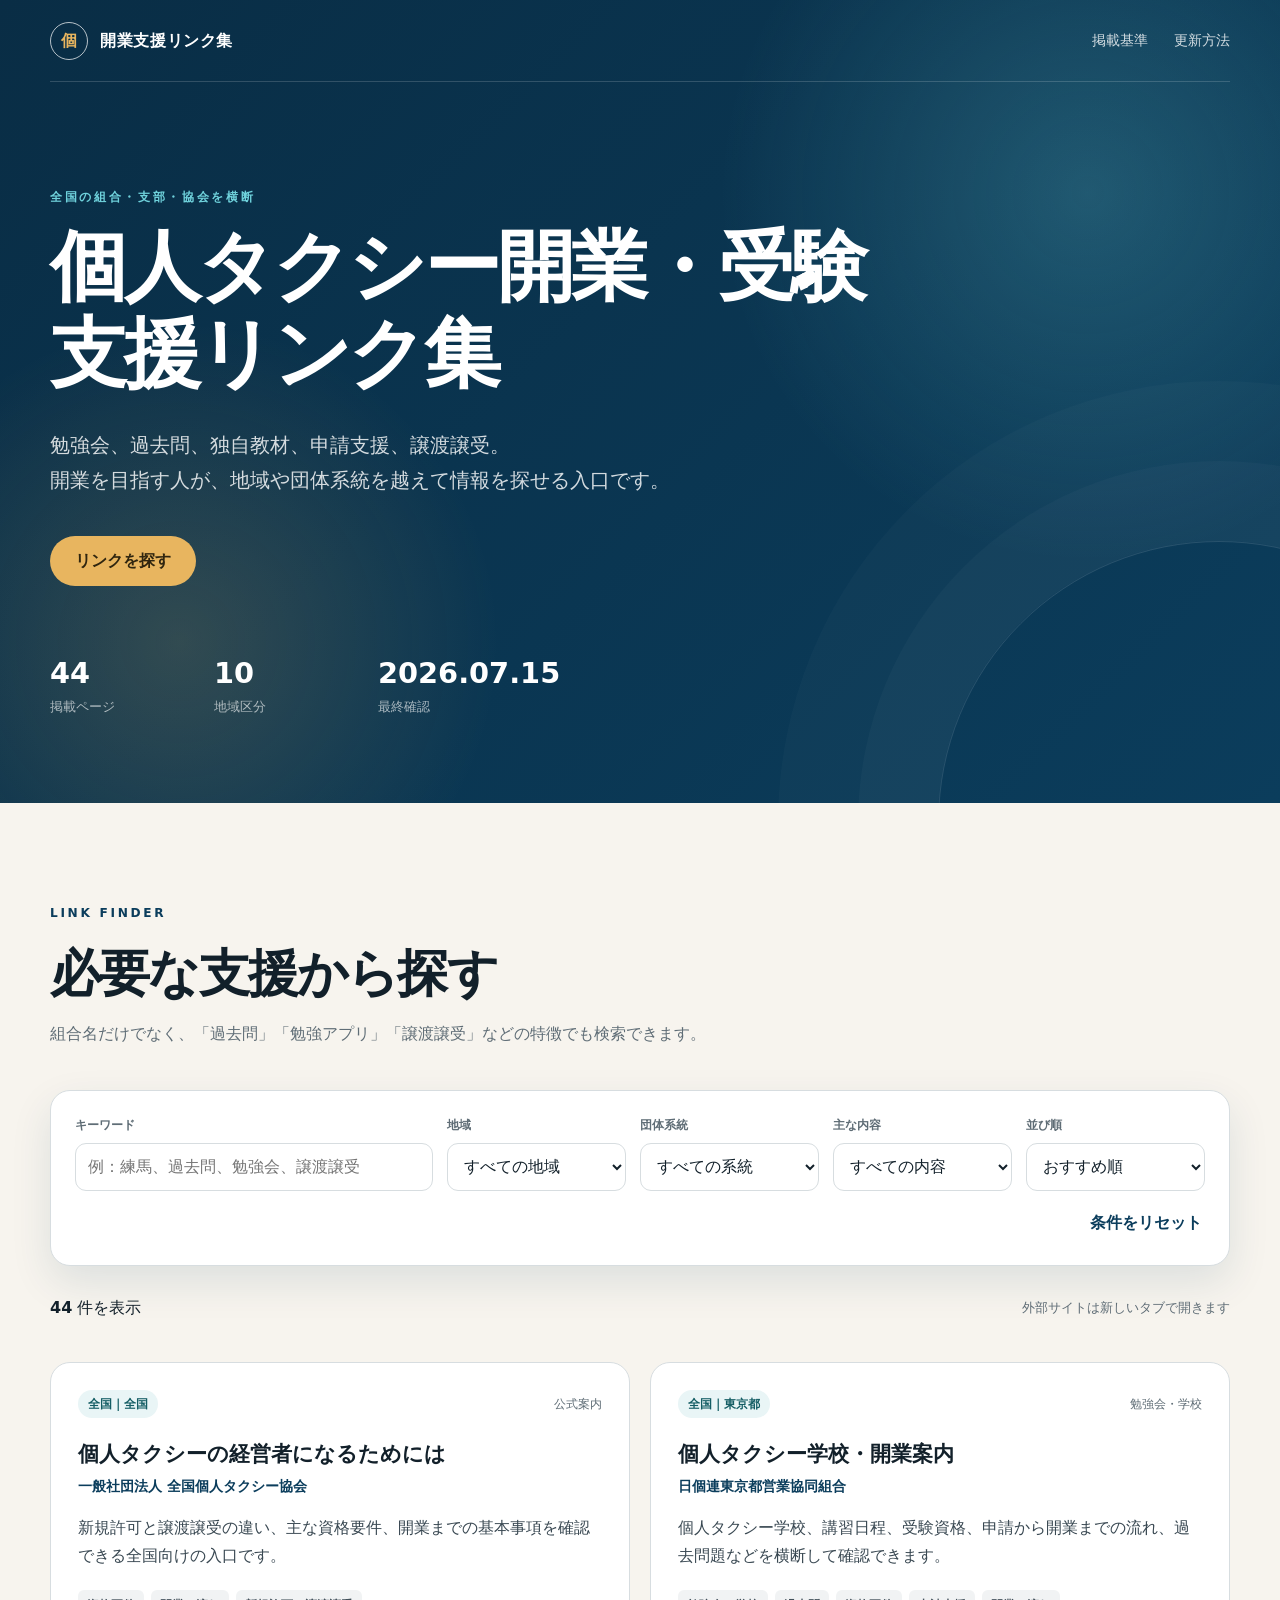
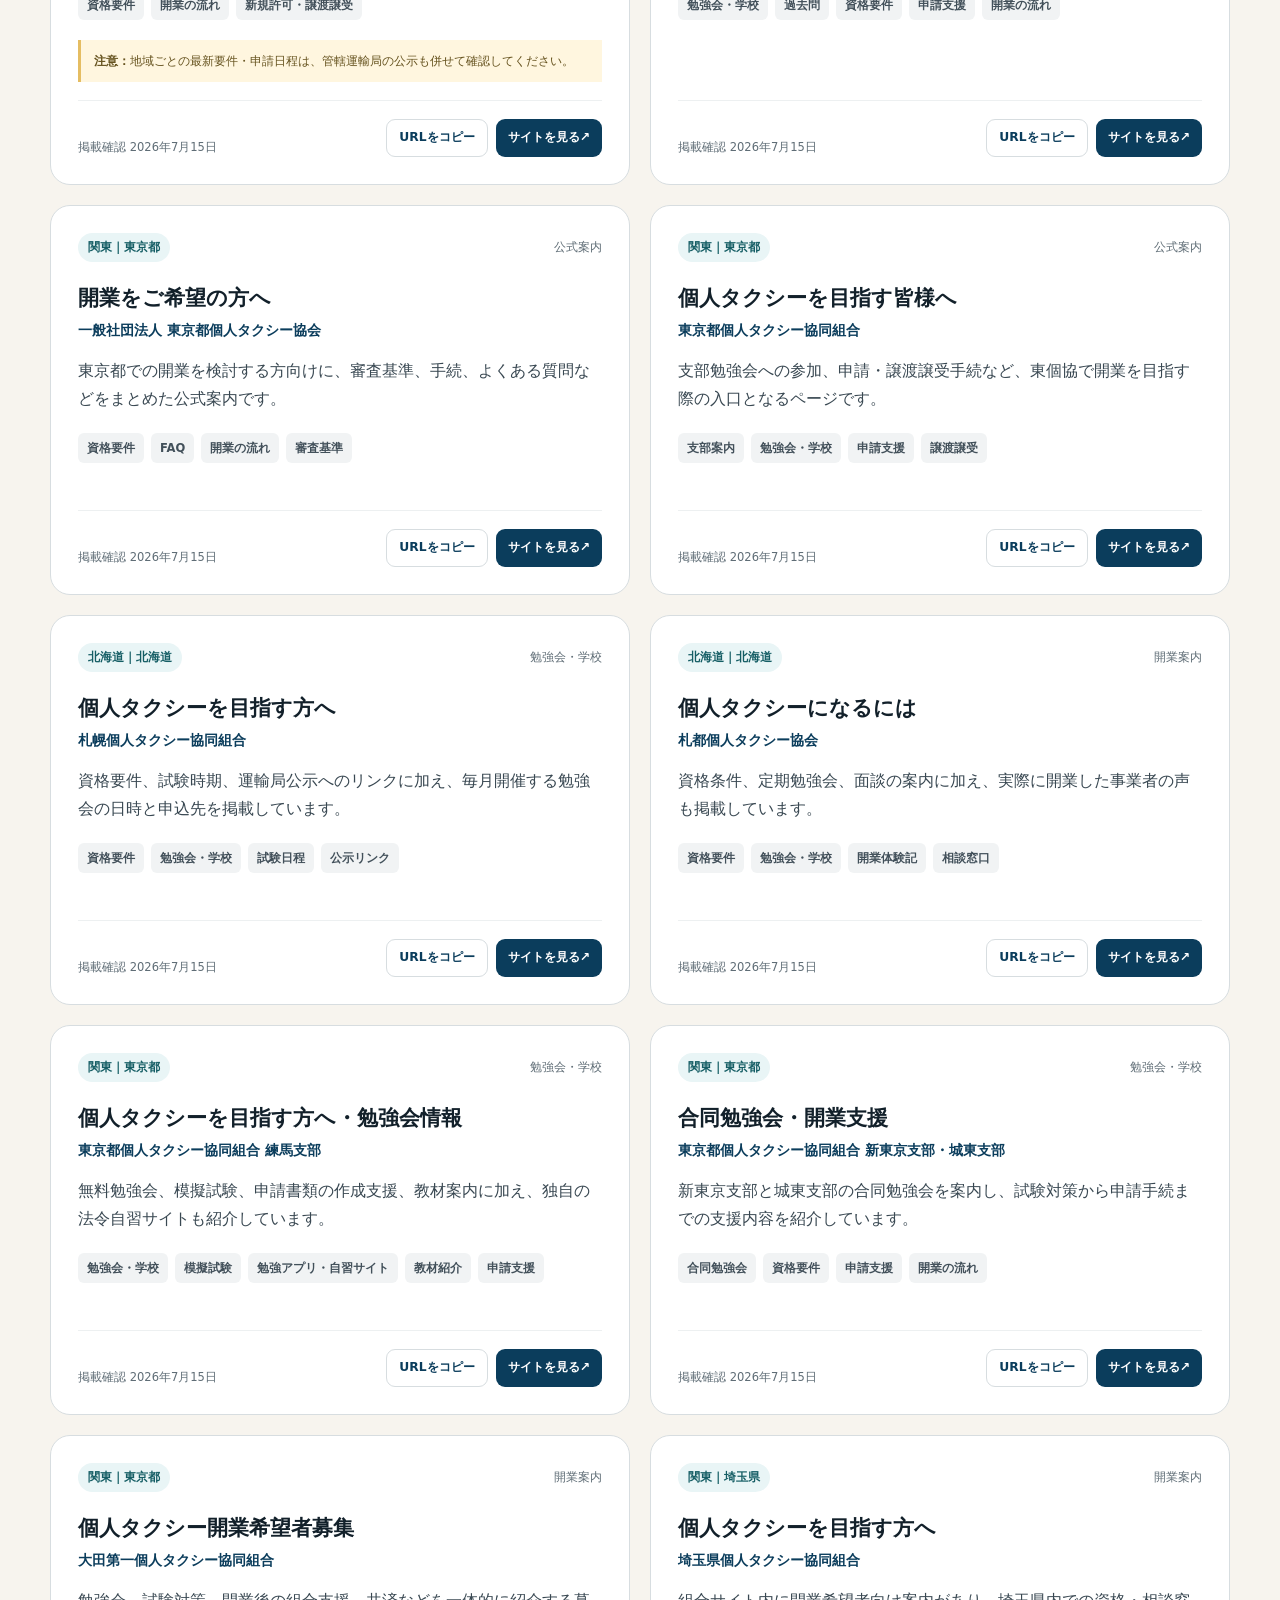
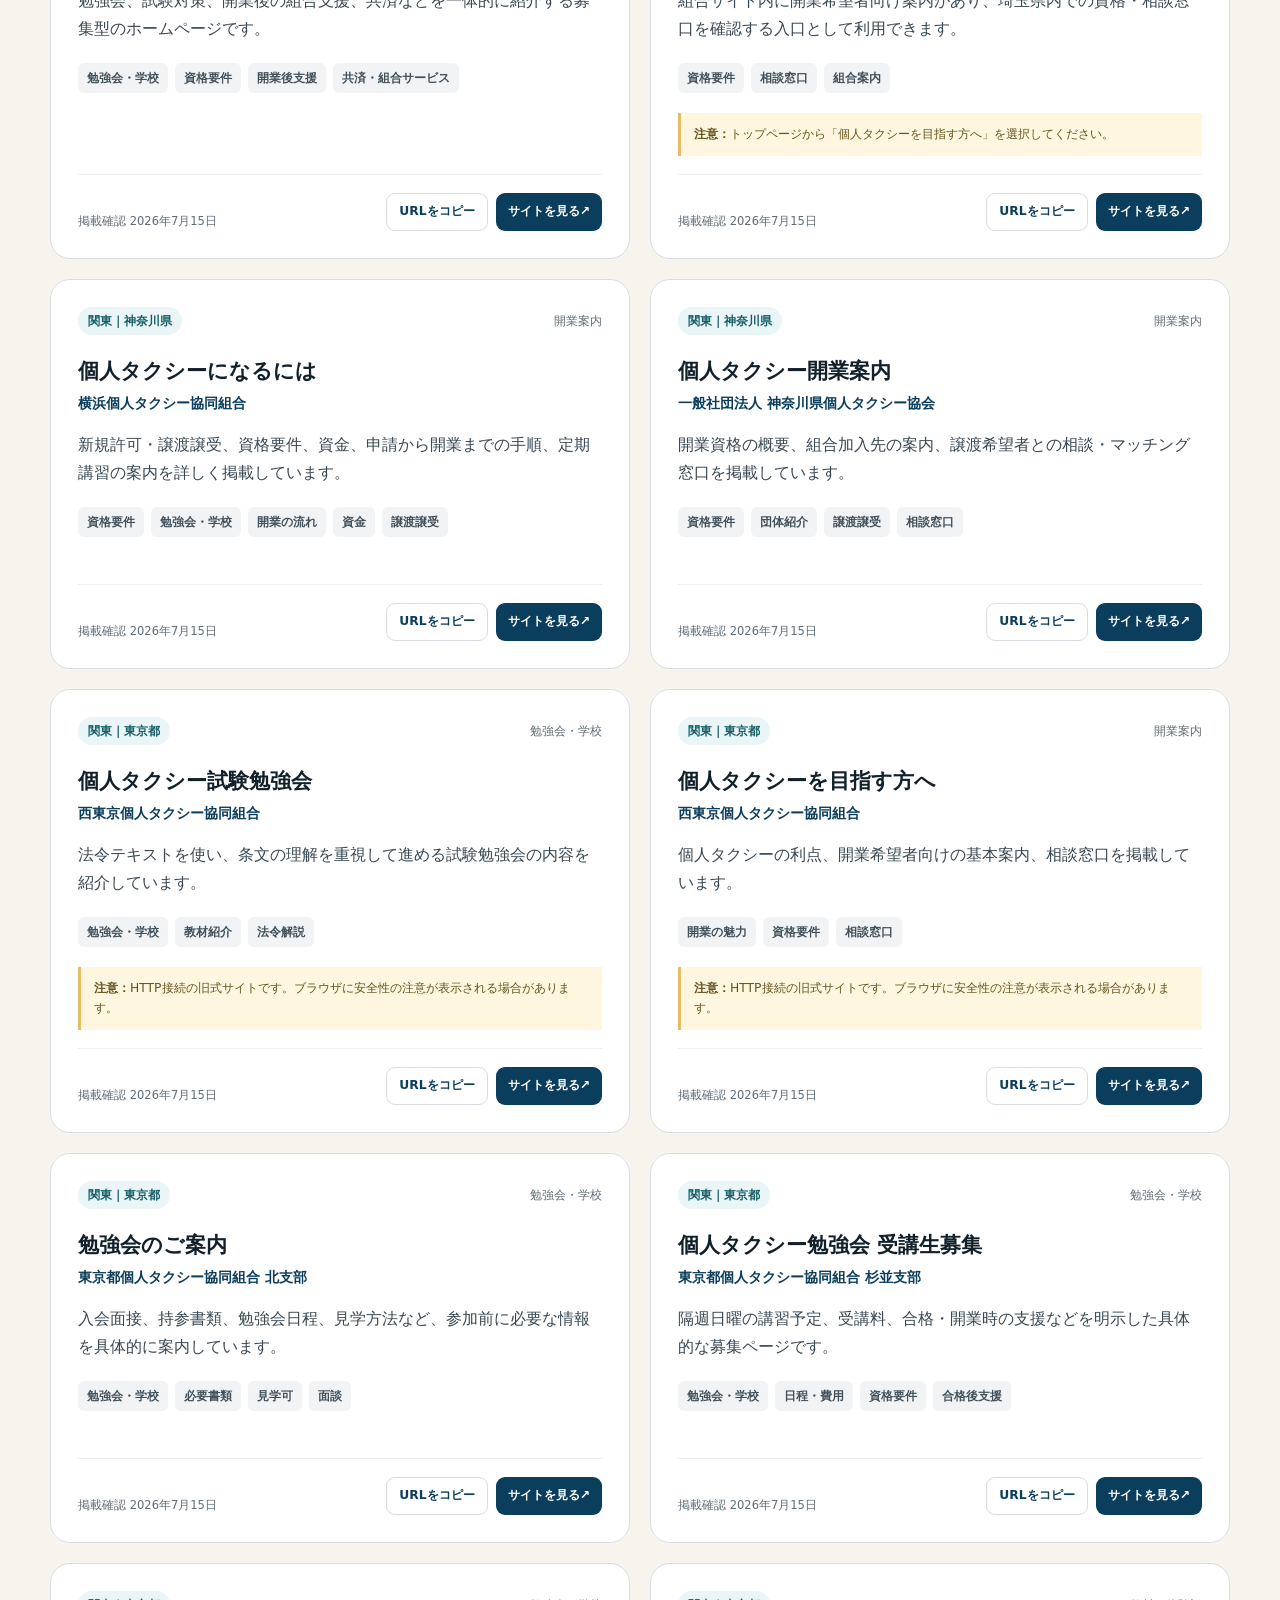
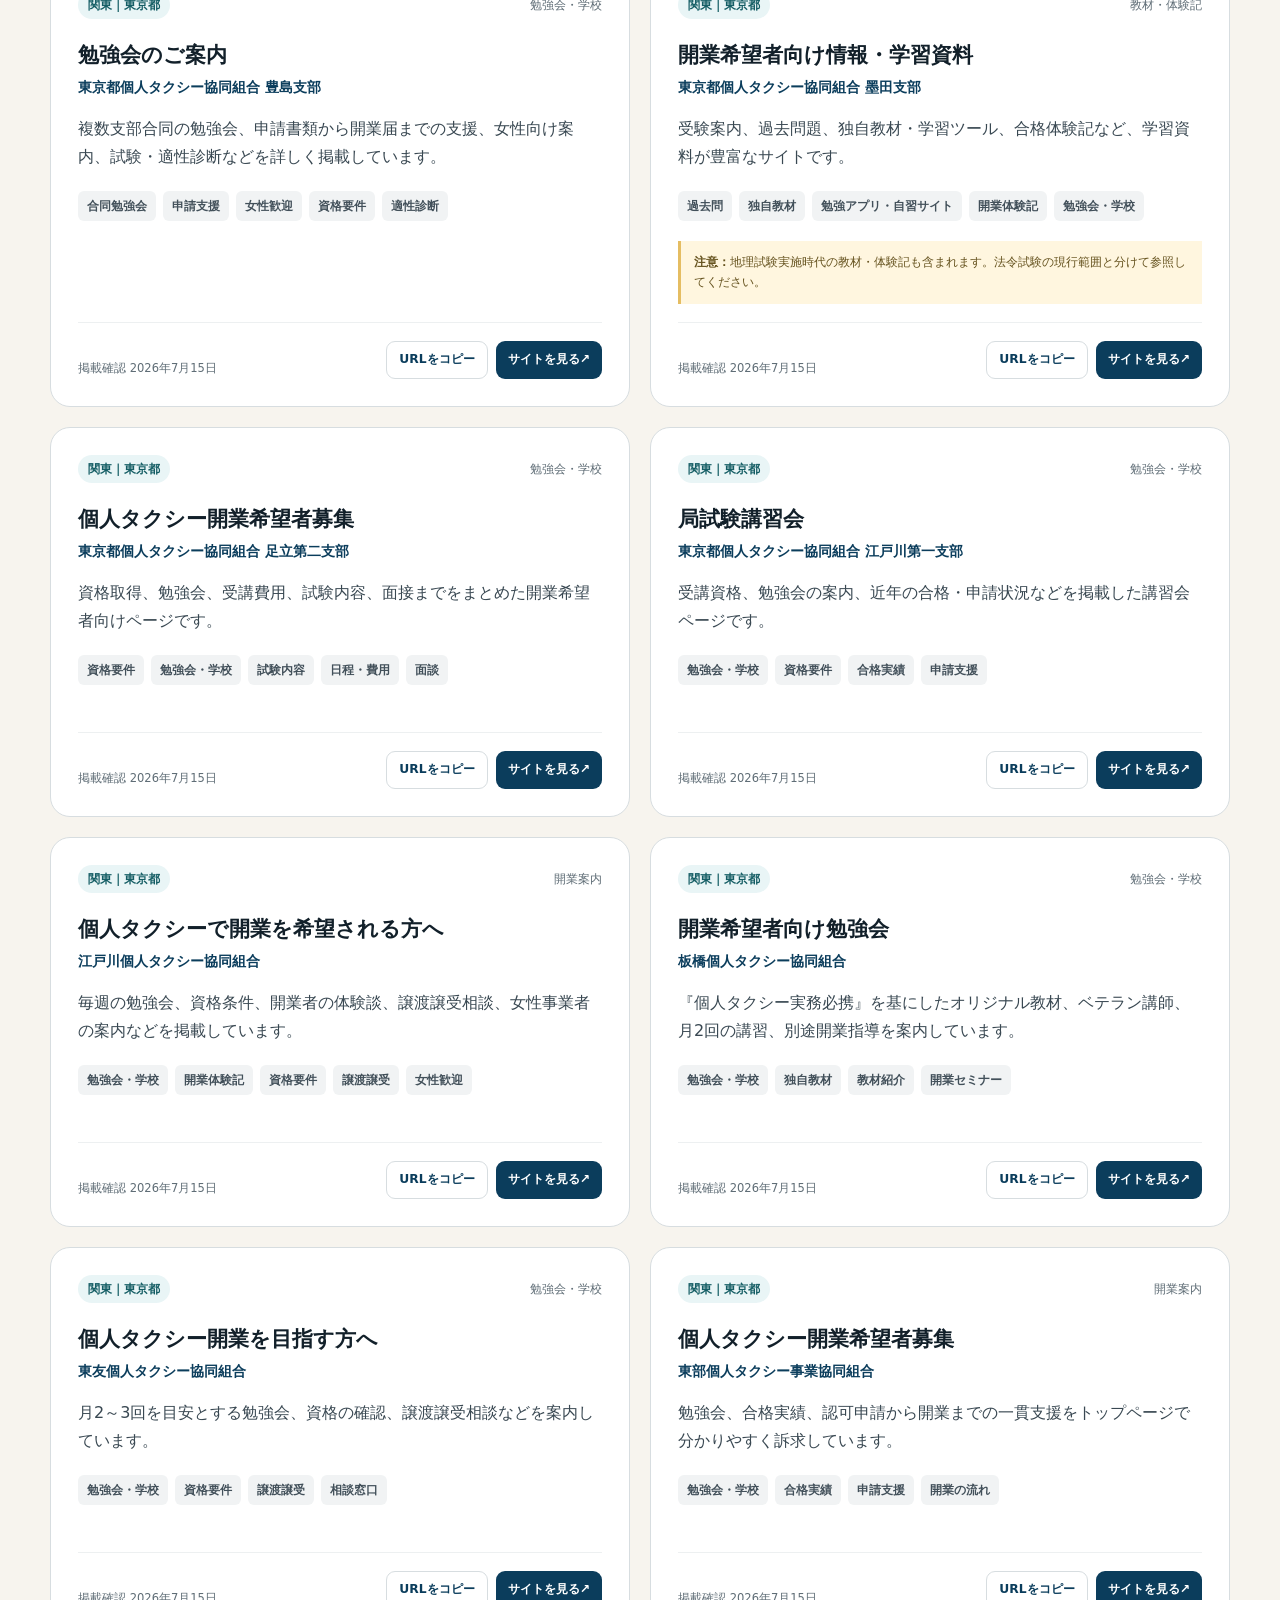
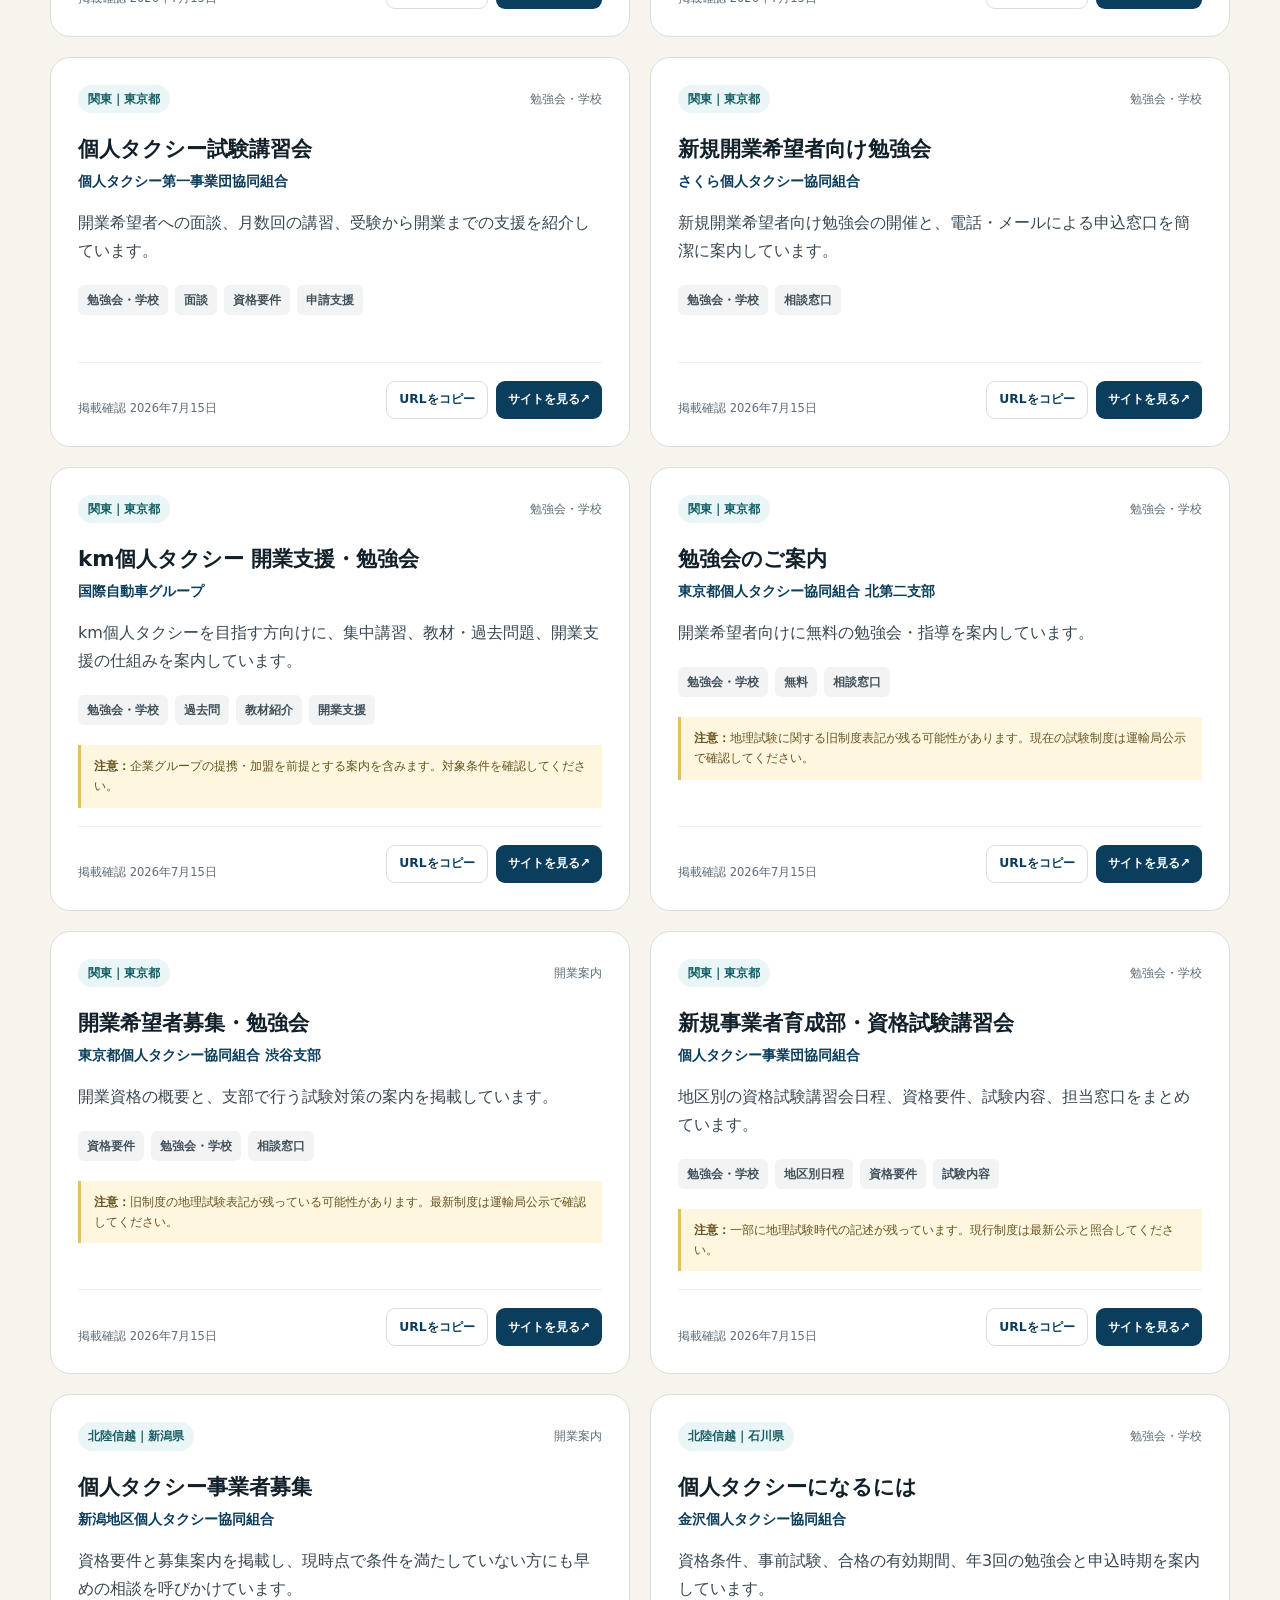
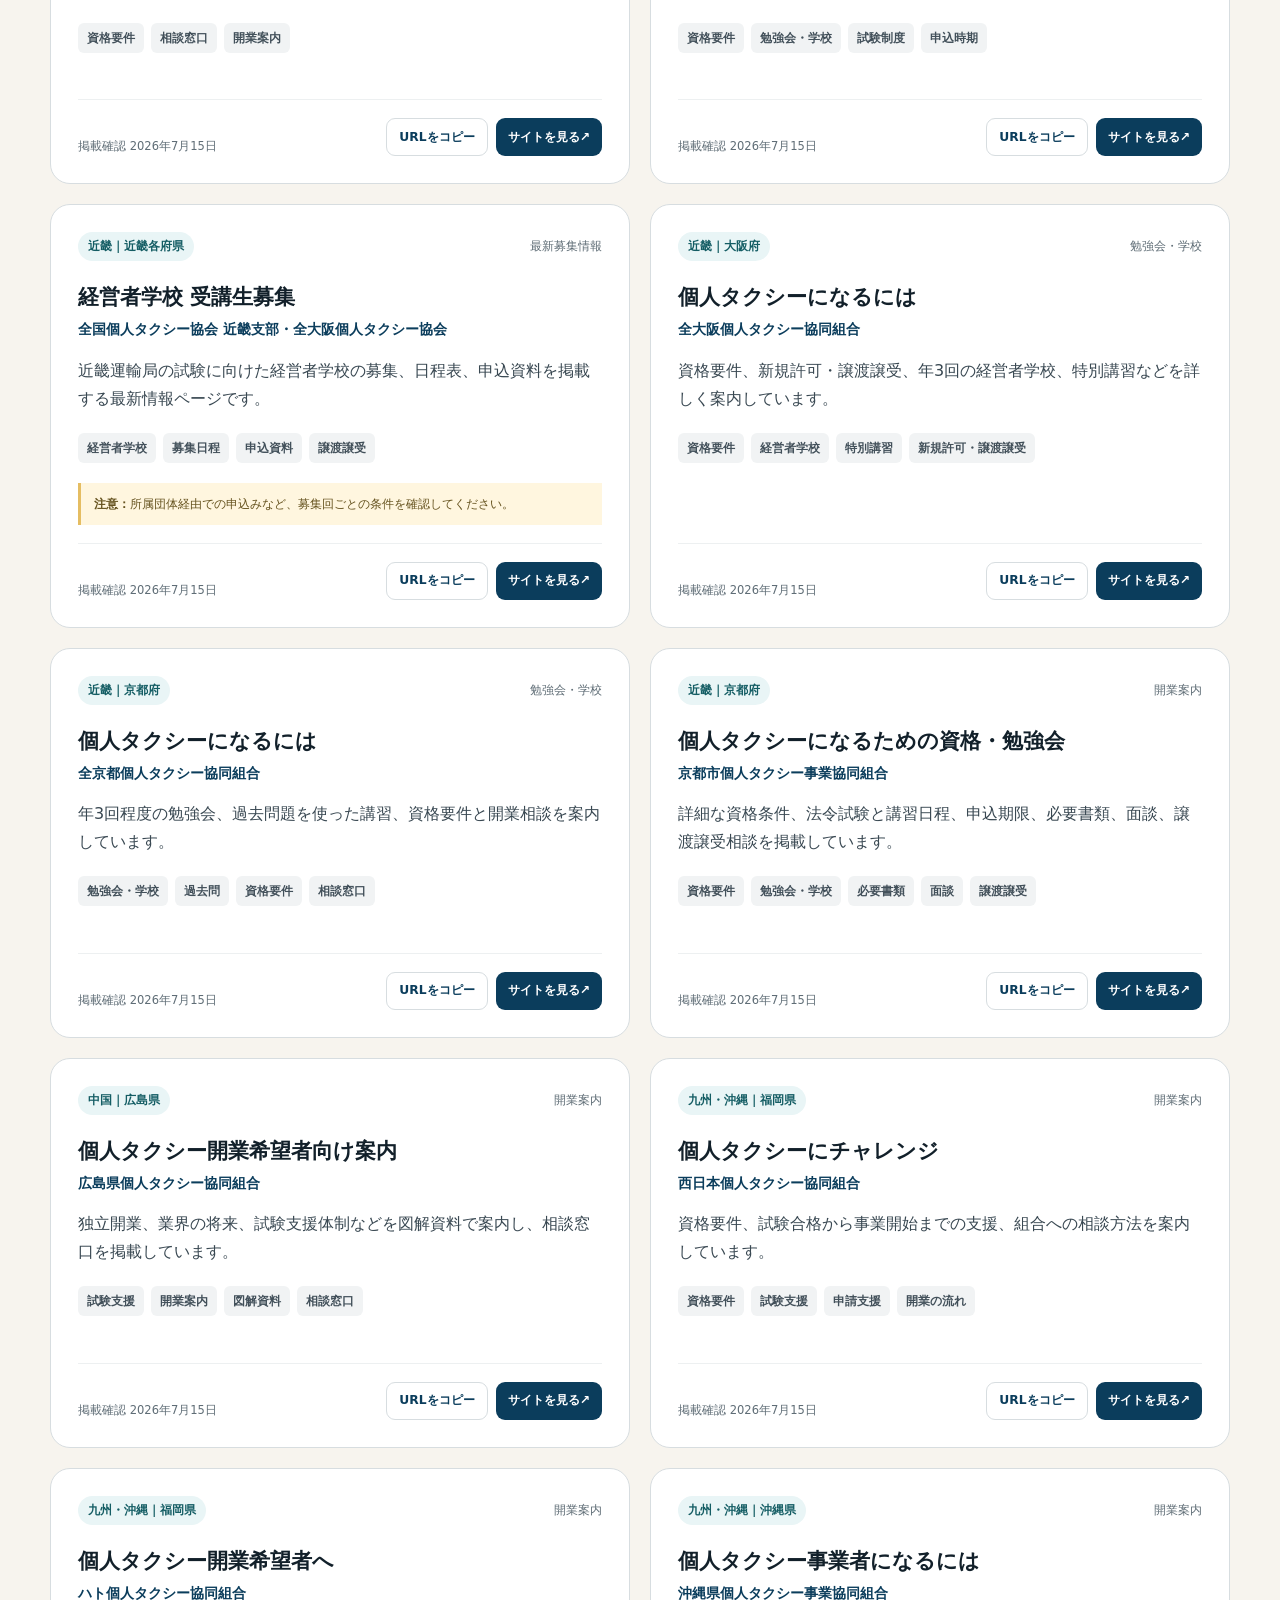
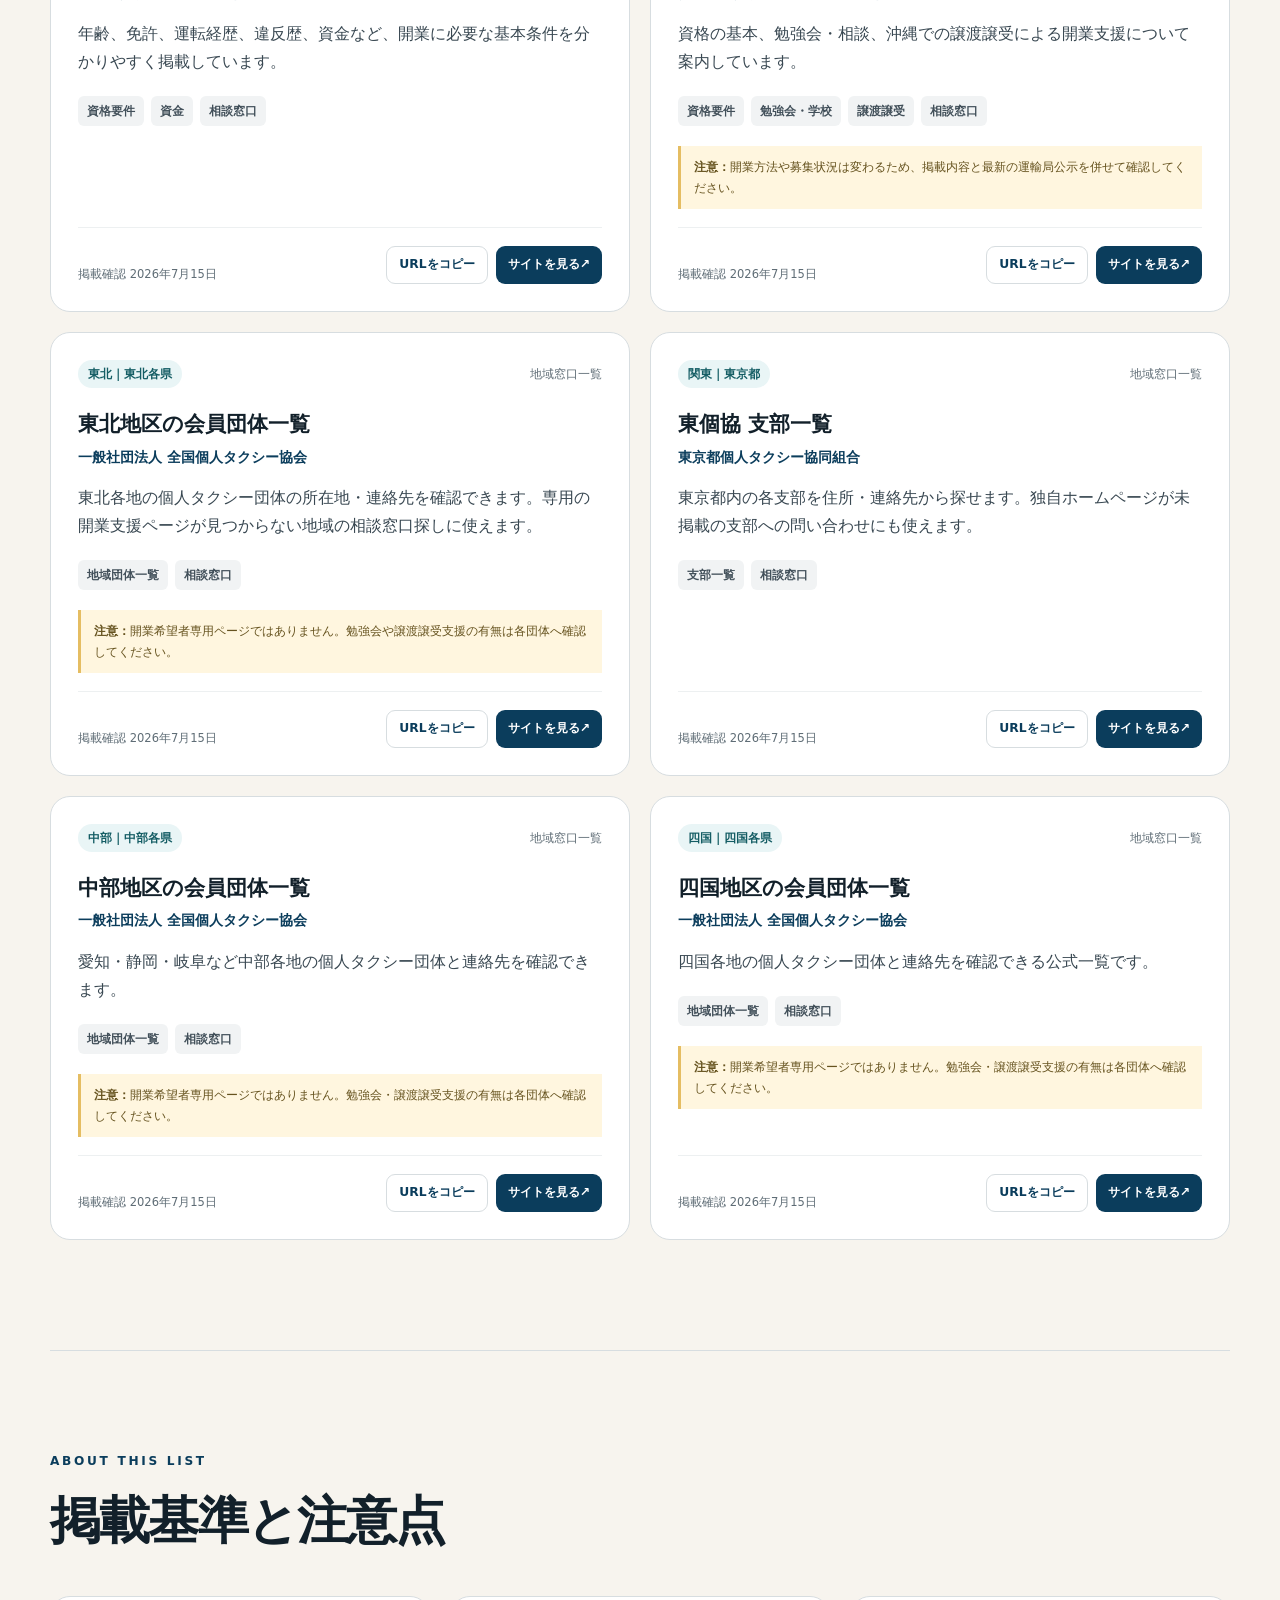
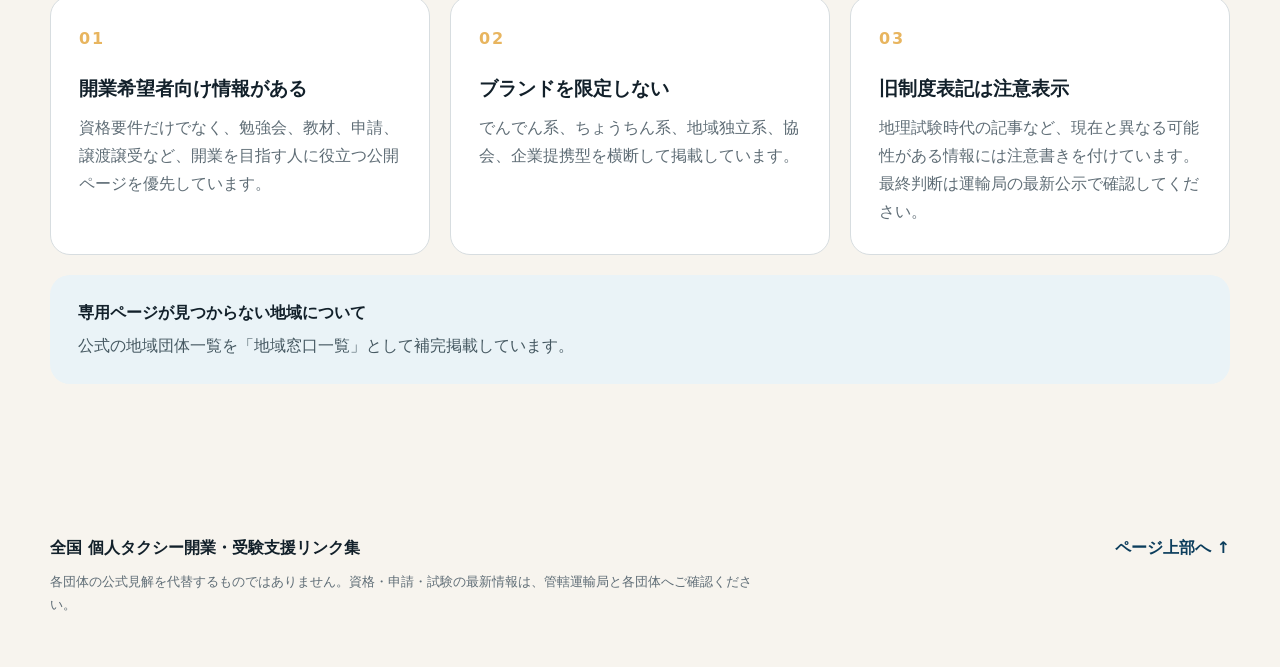
==== commit 89d29e8a: "Add files via upload" ====
--- a/index.html
+++ b/index.html
@@ -28,7 +28,6 @@
       <p class="lead">勉強会、過去問、独自教材、申請支援、譲渡譲受。<br>開業を目指す人が、地域や団体系統を越えて情報を探せる入口です。</p>
       <div class="hero-actions">
         <a class="button primary" href="#finder">リンクを探す</a>
-        <a class="button secondary" href="#update">掲載情報を直す</a>
       </div>
       <dl class="stats" aria-label="掲載状況">
         <div><dt id="siteCount">—</dt><dd>掲載ページ</dd></div>
@@ -111,22 +110,11 @@
       </div>
       <div class="coverage-note">
         <strong>専用ページが見つからない地域について</strong>
-        <p>公式の地域団体一覧を「地域窓口一覧」として補完掲載しています。公開されている勉強会ページをご存じの方は、GitHubのIssueまたはデータファイルの更新で追加できます。</p>
+        <p>公式の地域団体一覧を「地域窓口一覧」として補完掲載しています。</p>
       </div>
     </section>
 
-    <section class="update-section" id="update">
-      <div class="update-copy">
-        <p class="eyebrow">KEEP IT FRESH</p>
-        <h2>更新は、<code>sites.json</code>を<br>1か所直すだけ。</h2>
-        <p>ページ本体を編集しなくても、団体名・URL・特徴・注意書き・確認日を追加できます。GitHub上で直接編集してコミットすれば、GitHub Pagesにも反映されます。</p>
-      </div>
-      <ol class="update-steps">
-        <li><span>1</span><div><strong><code>sites.json</code>を開く</strong><p>既存カードを複製するか、対象項目を書き換えます。</p></div></li>
-        <li><span>2</span><div><strong><code>verified</code>を確認日にする</strong><p>例：<code>2026-07-15</code></p></div></li>
-        <li><span>3</span><div><strong>Commit changesで保存</strong><p>数分後、公開ページの一覧に自動反映されます。</p></div></li>
-      </ol>
-    </section>
+
   </main>
 
   <footer>
--- a/styles.css
+++ b/styles.css
@@ -81,7 +81,7 @@
 .stats dd { margin: 7px 0 0; color: rgba(255,255,255,.64); font-size: .82rem; }
 .finder { padding: 100px 0 110px; }
 .section-heading { max-width: 760px; }
-.section-heading h2, .update-section h2 { margin: 0; font-size: clamp(2rem, 4vw, 3.5rem); line-height: 1.25; letter-spacing: -.035em; }
+.section-heading h2 { margin: 0; font-size: clamp(2rem, 4vw, 3.5rem); line-height: 1.25; letter-spacing: -.035em; }
 .section-heading > p:last-child { color: var(--muted); margin-top: 15px; }
 .section-heading.compact { margin-bottom: 44px; }
 .filters {
@@ -136,17 +136,6 @@
 .info-grid p { margin: 0; color: var(--muted); }
 .coverage-note { margin-top: 20px; padding: 24px 28px; border-radius: var(--radius); background: #eaf3f7; }
 .coverage-note p { margin: 5px 0 0; color: #455861; }
-.update-section {
-  width: 100%; max-width: none; padding: 100px max(20px, calc((100% - 1180px)/2));
-  background: var(--navy-2); color: #fff; display: grid; grid-template-columns: 1fr 1fr; gap: 80px;
-}
-.update-copy p:last-child { color: rgba(255,255,255,.72); max-width: 560px; }
-.update-section code { background: rgba(255,255,255,.1); padding: .08em .3em; border-radius: 4px; }
-.update-steps { list-style: none; padding: 0; margin: 0; display: grid; gap: 16px; }
-.update-steps li { display: flex; gap: 16px; padding: 20px; border: 1px solid rgba(255,255,255,.18); border-radius: 15px; }
-.update-steps li > span { flex: 0 0 36px; width: 36px; height: 36px; border-radius: 50%; display: grid; place-items: center; background: var(--gold); color: #33270d; font-weight: 900; }
-.update-steps strong { display: block; }
-.update-steps p { margin: 3px 0 0; color: rgba(255,255,255,.65); font-size: .88rem; }
 footer { padding: 50px 0; display: flex; justify-content: space-between; gap: 30px; align-items: flex-start; }
 footer p { margin: 8px 0 0; color: var(--muted); max-width: 720px; font-size: .84rem; }
 footer > a { color: var(--navy); font-weight: 800; text-decoration: none; white-space: nowrap; }
@@ -155,7 +144,6 @@
   .filters { grid-template-columns: repeat(2, 1fr); }
   .search-field { grid-column: 1 / -1; }
   .info-grid { grid-template-columns: 1fr; }
-  .update-section { grid-template-columns: 1fr; gap: 40px; }
 }
 @media (max-width: 760px) {
   .hero { min-height: auto; }
@@ -181,7 +169,6 @@
   .card-footer { flex-direction: column; align-items: stretch; }
   .card-actions { display: grid; grid-template-columns: 1fr 1.4fr; }
   .copy-button, .visit-button { width: 100%; }
-  .update-section { padding: 72px 20px; }
   footer { flex-direction: column; padding: 38px 0; }
 }
 @media (prefers-reduced-motion: reduce) {
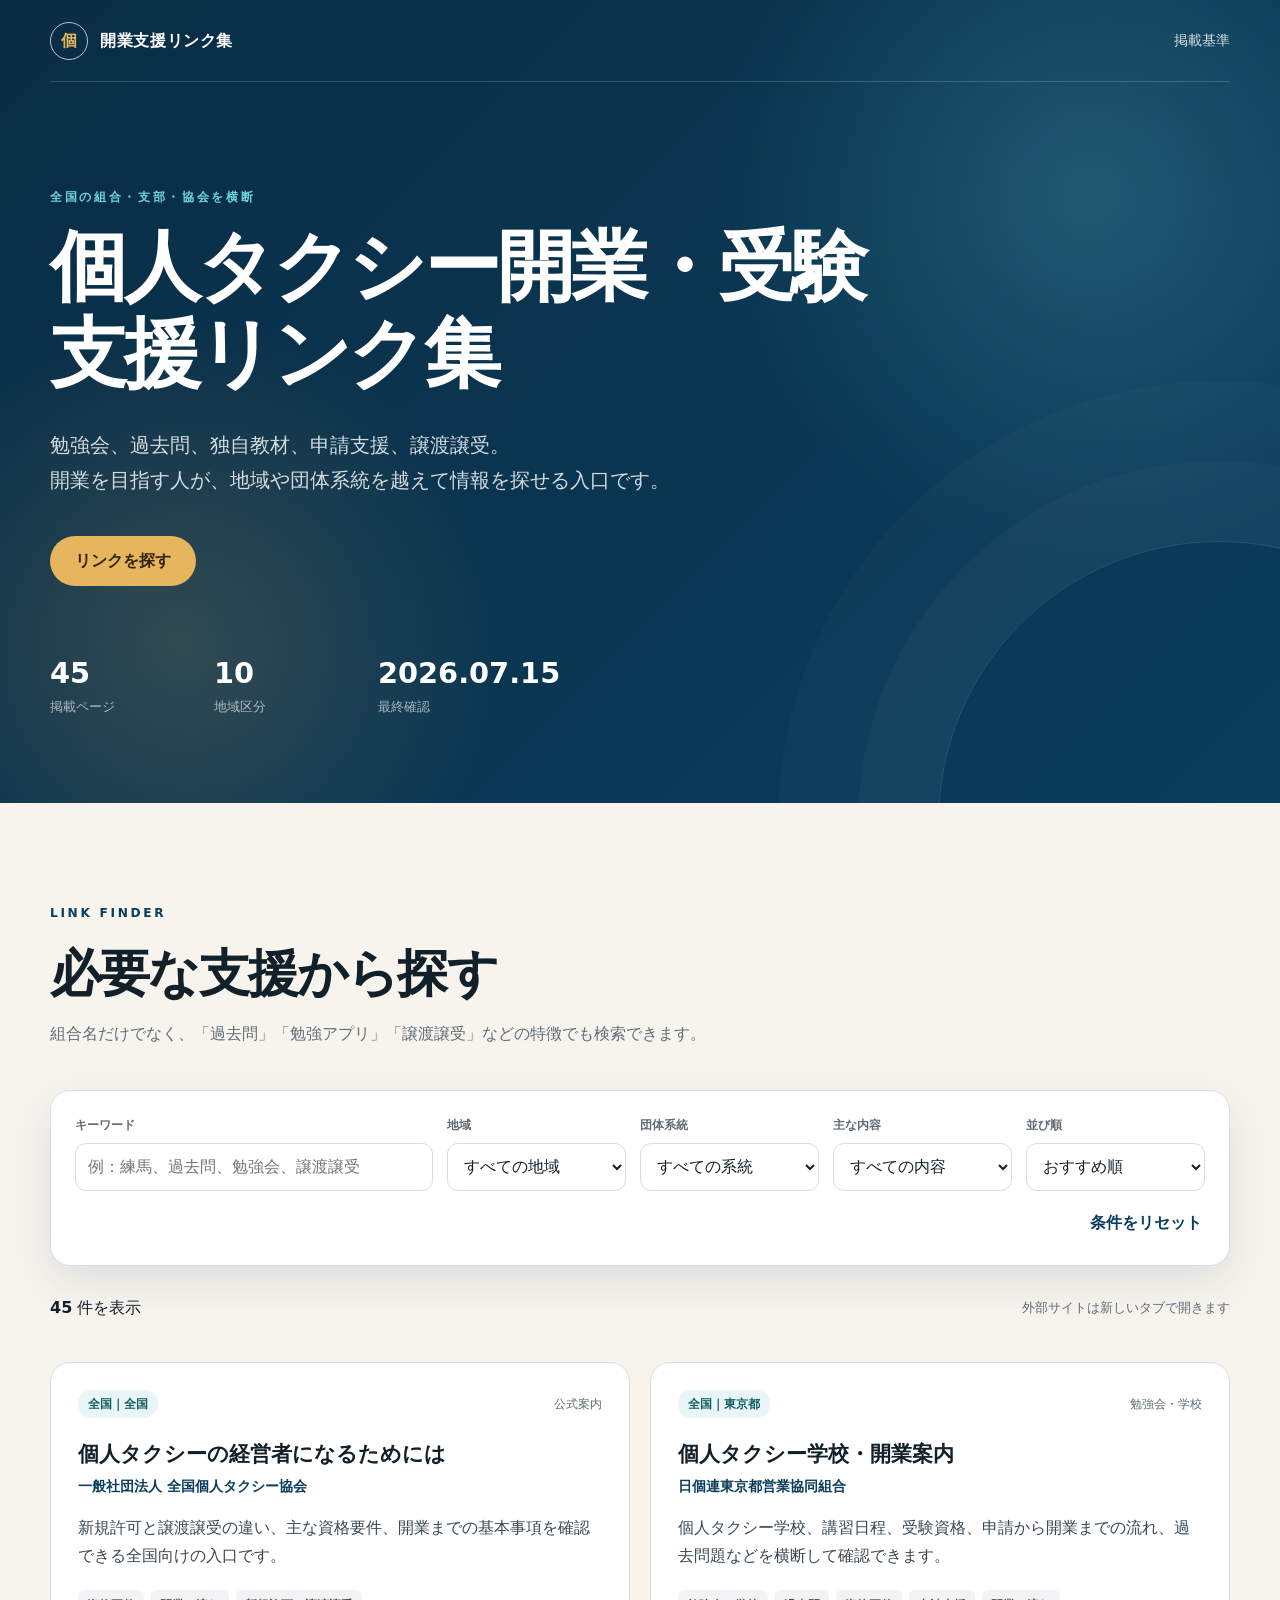
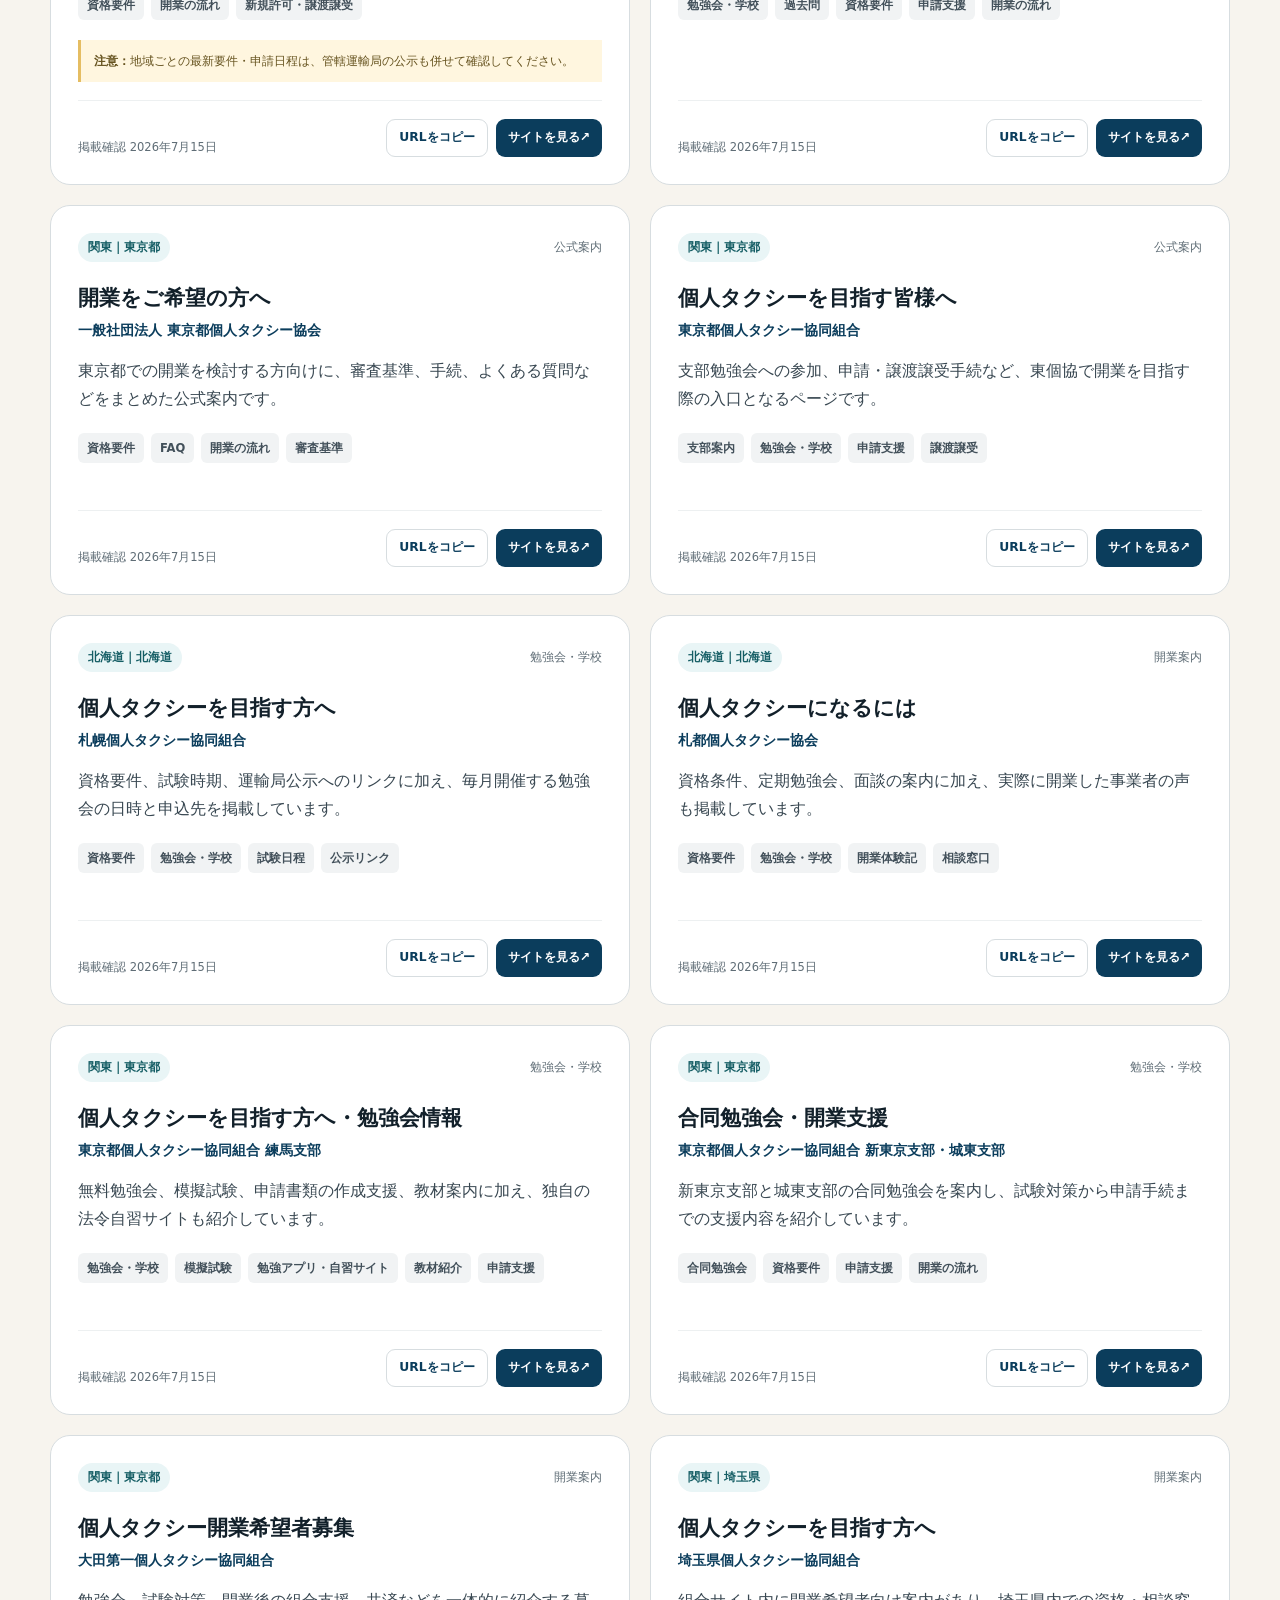
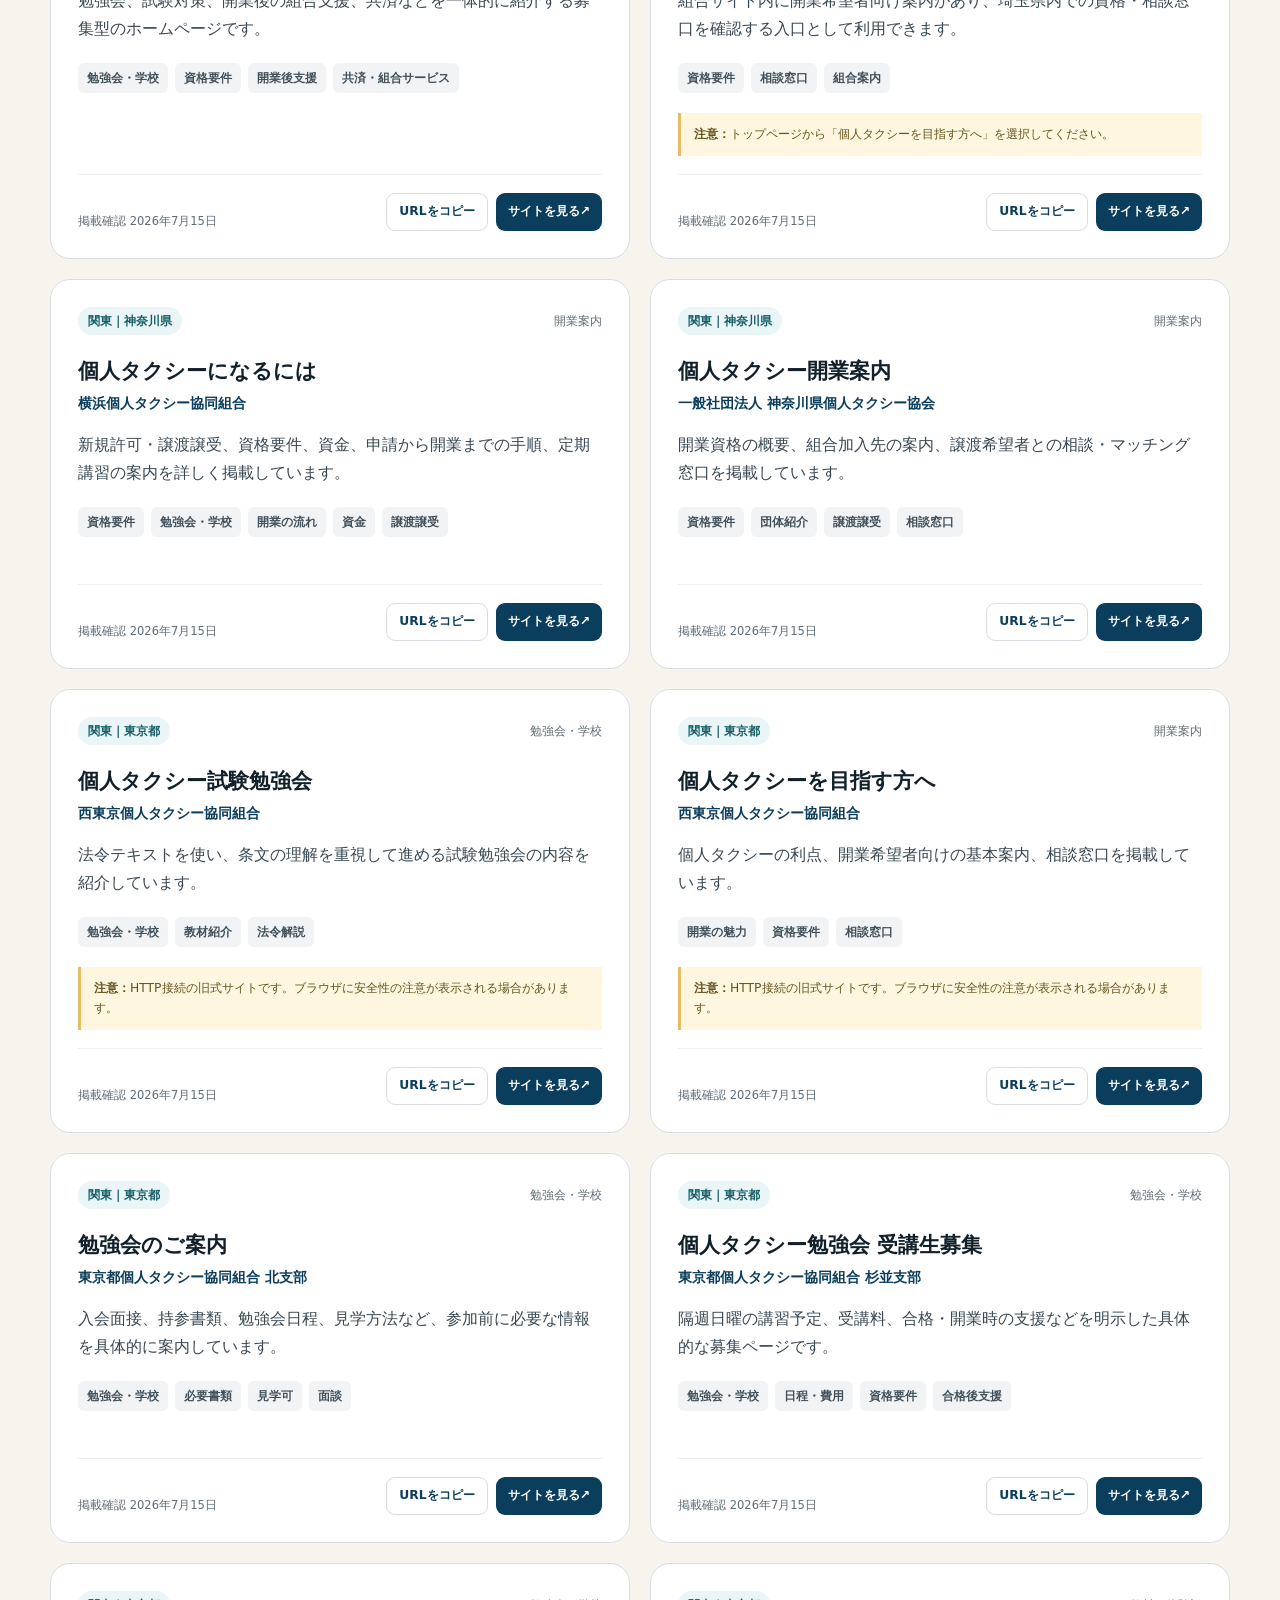
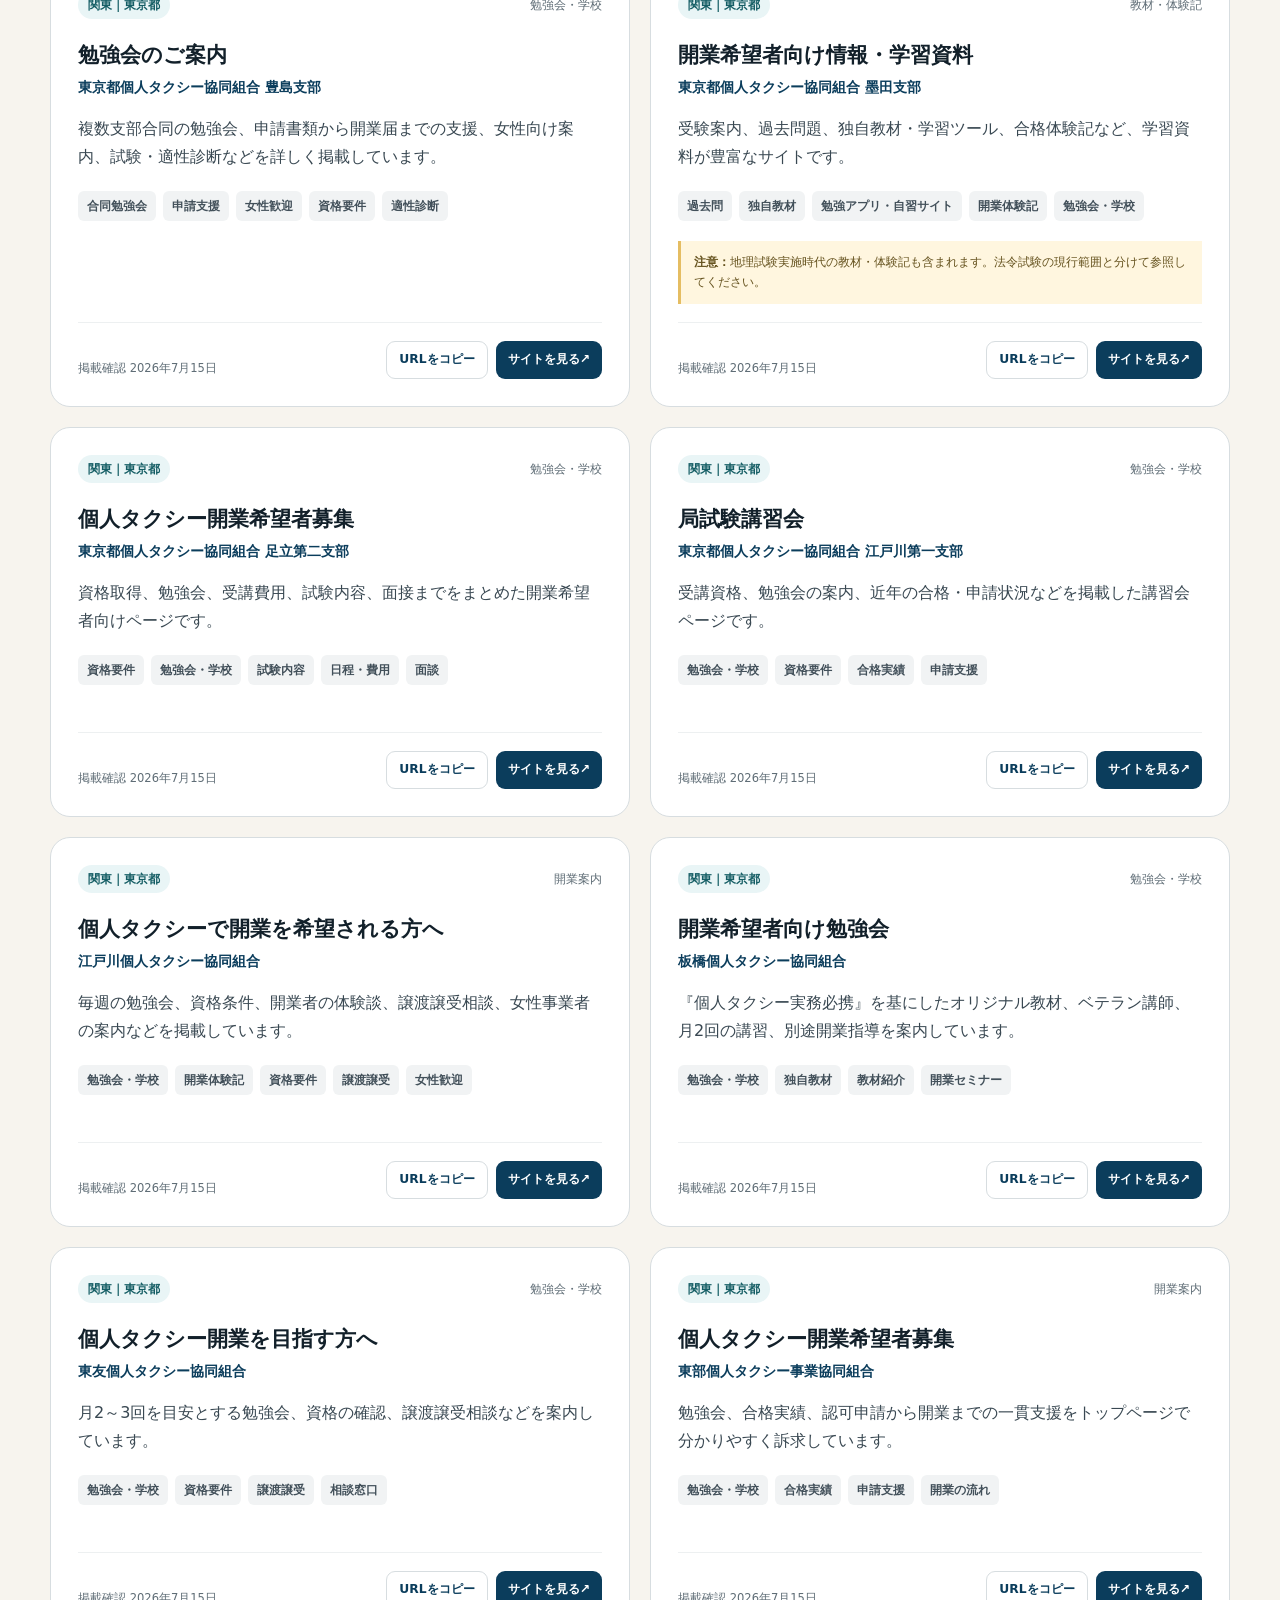
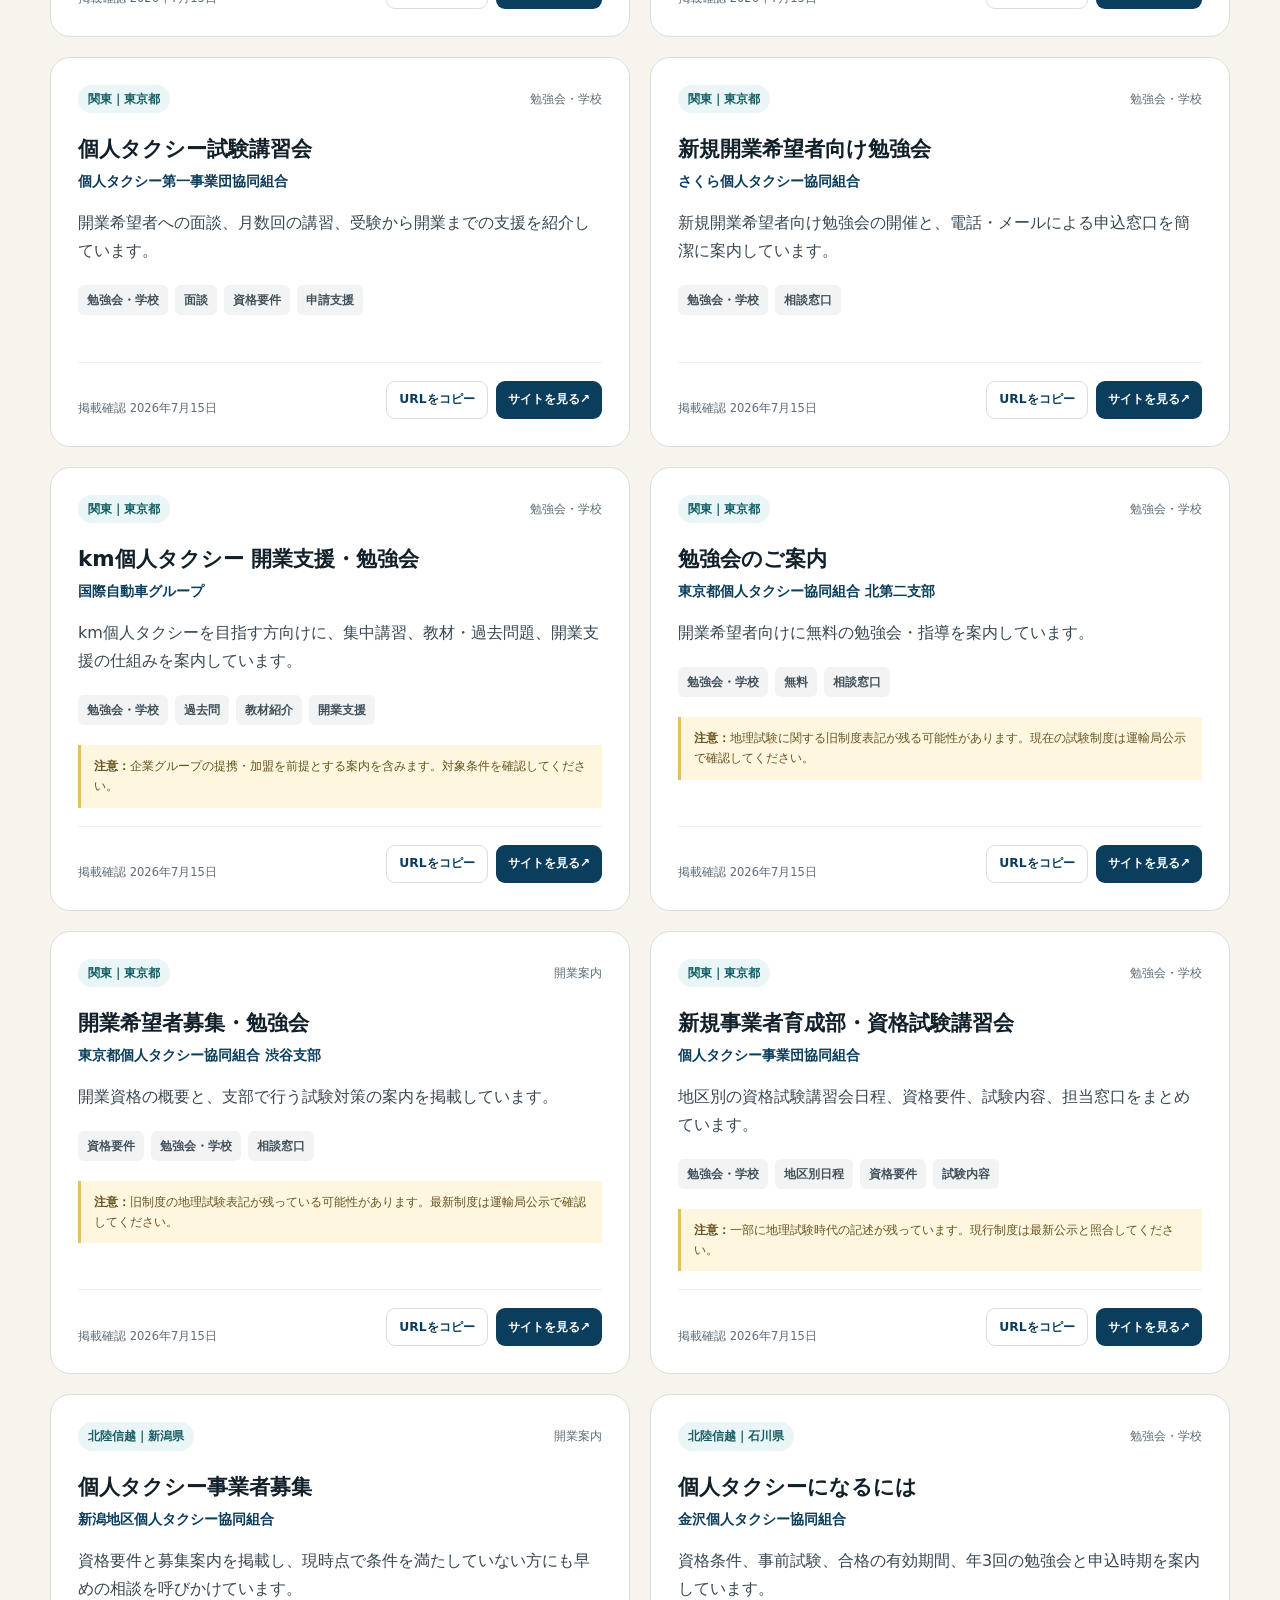
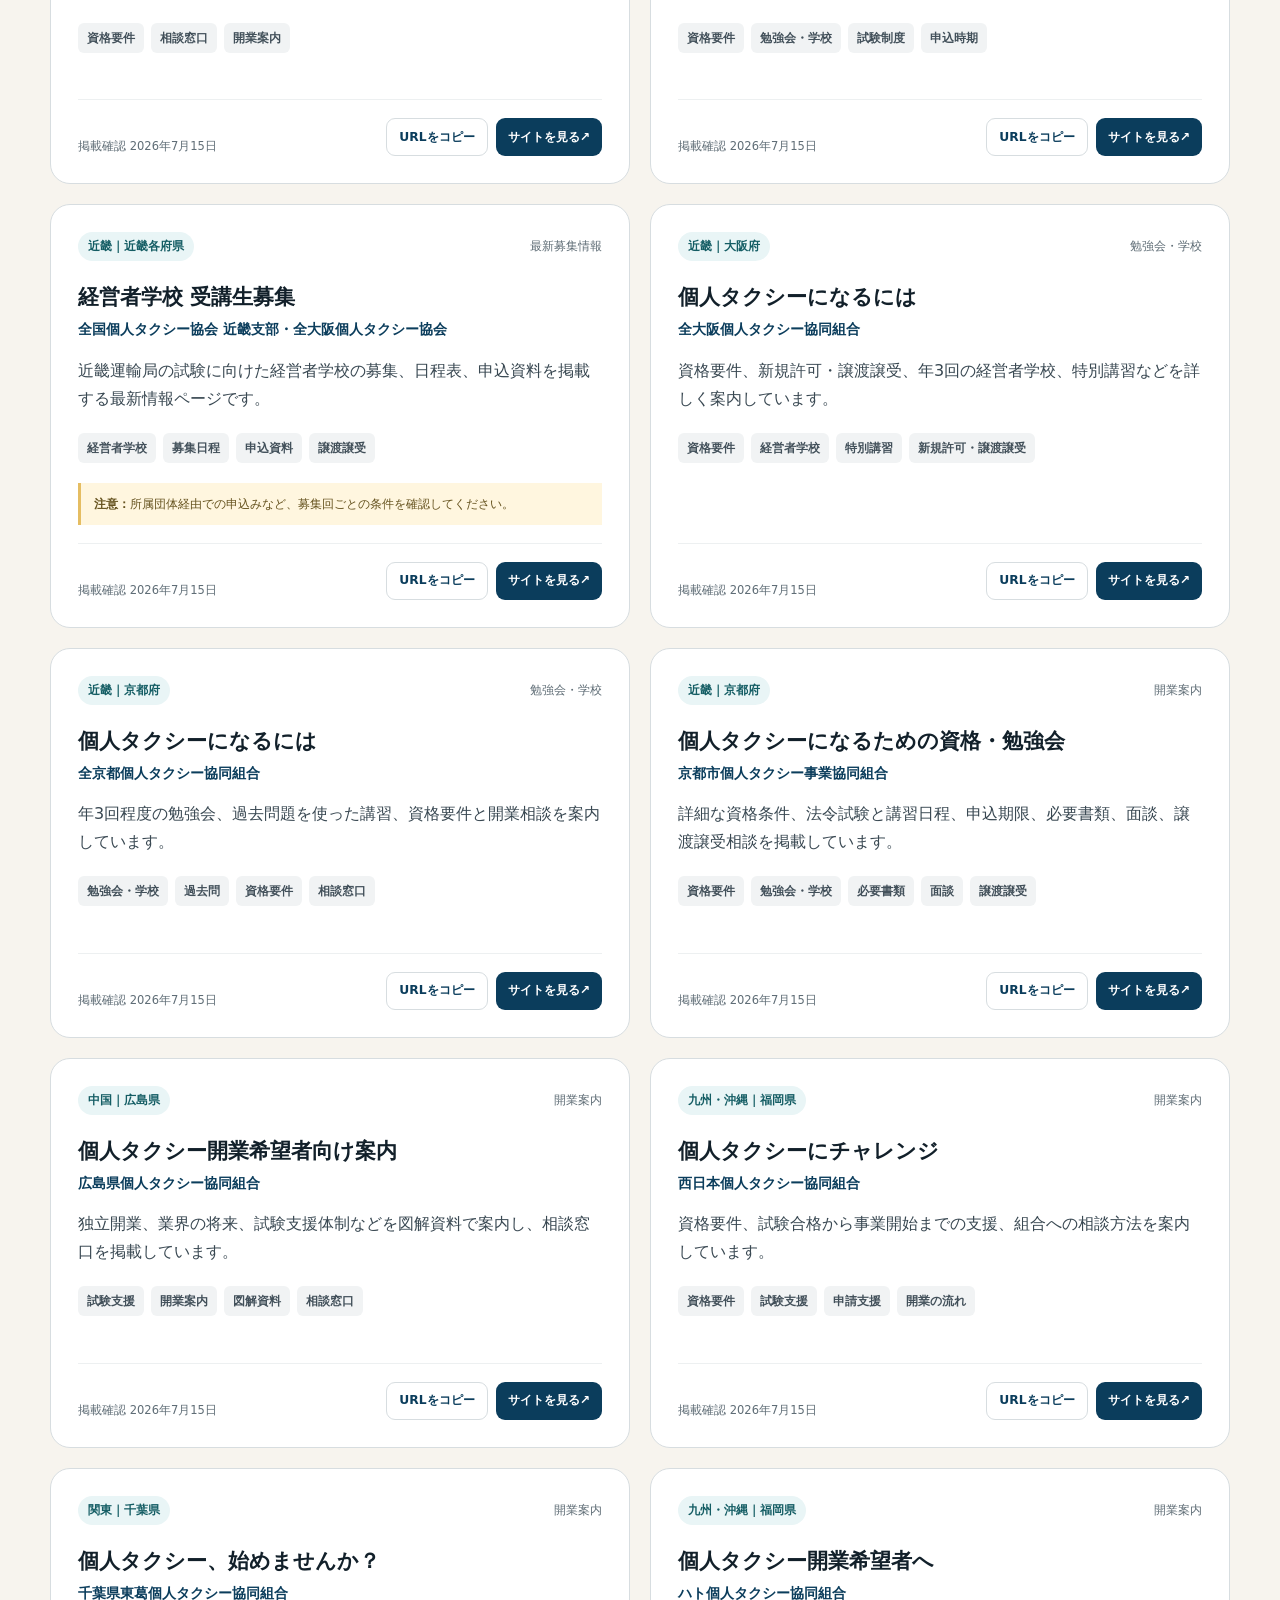
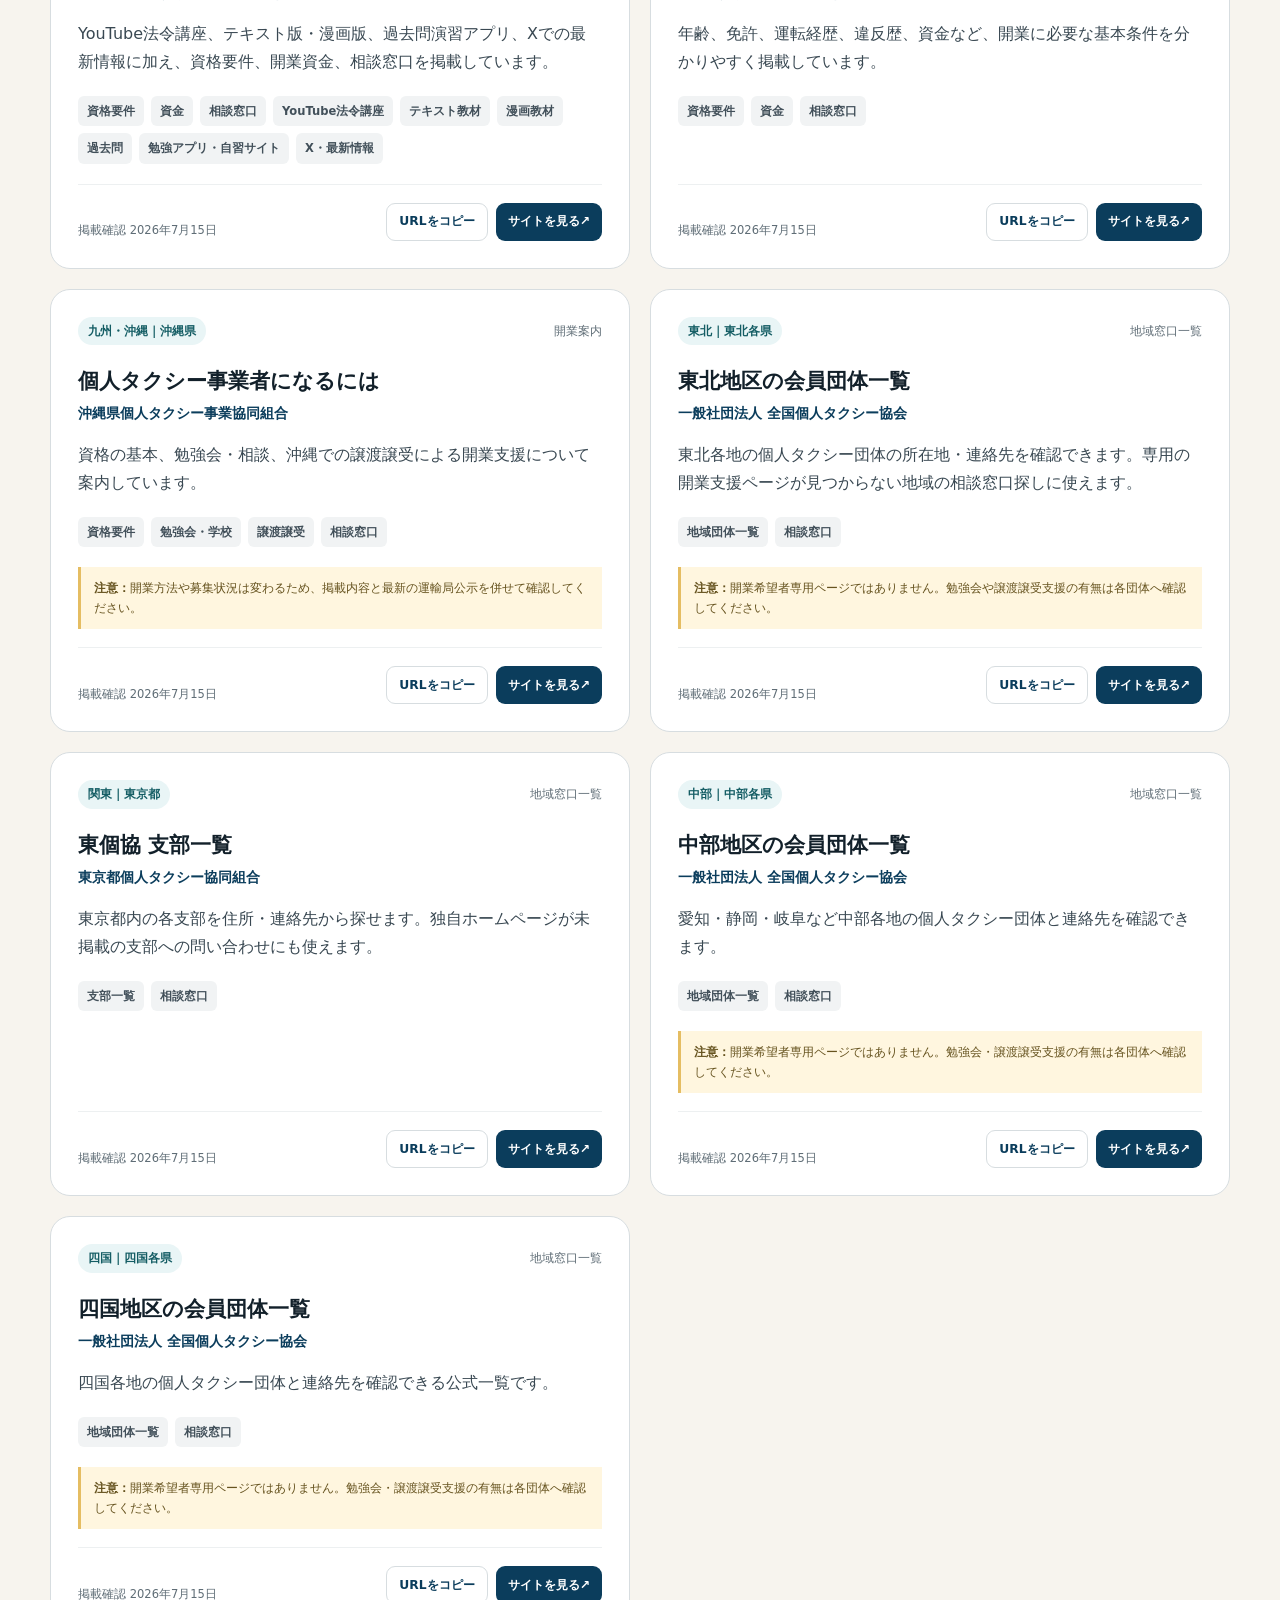
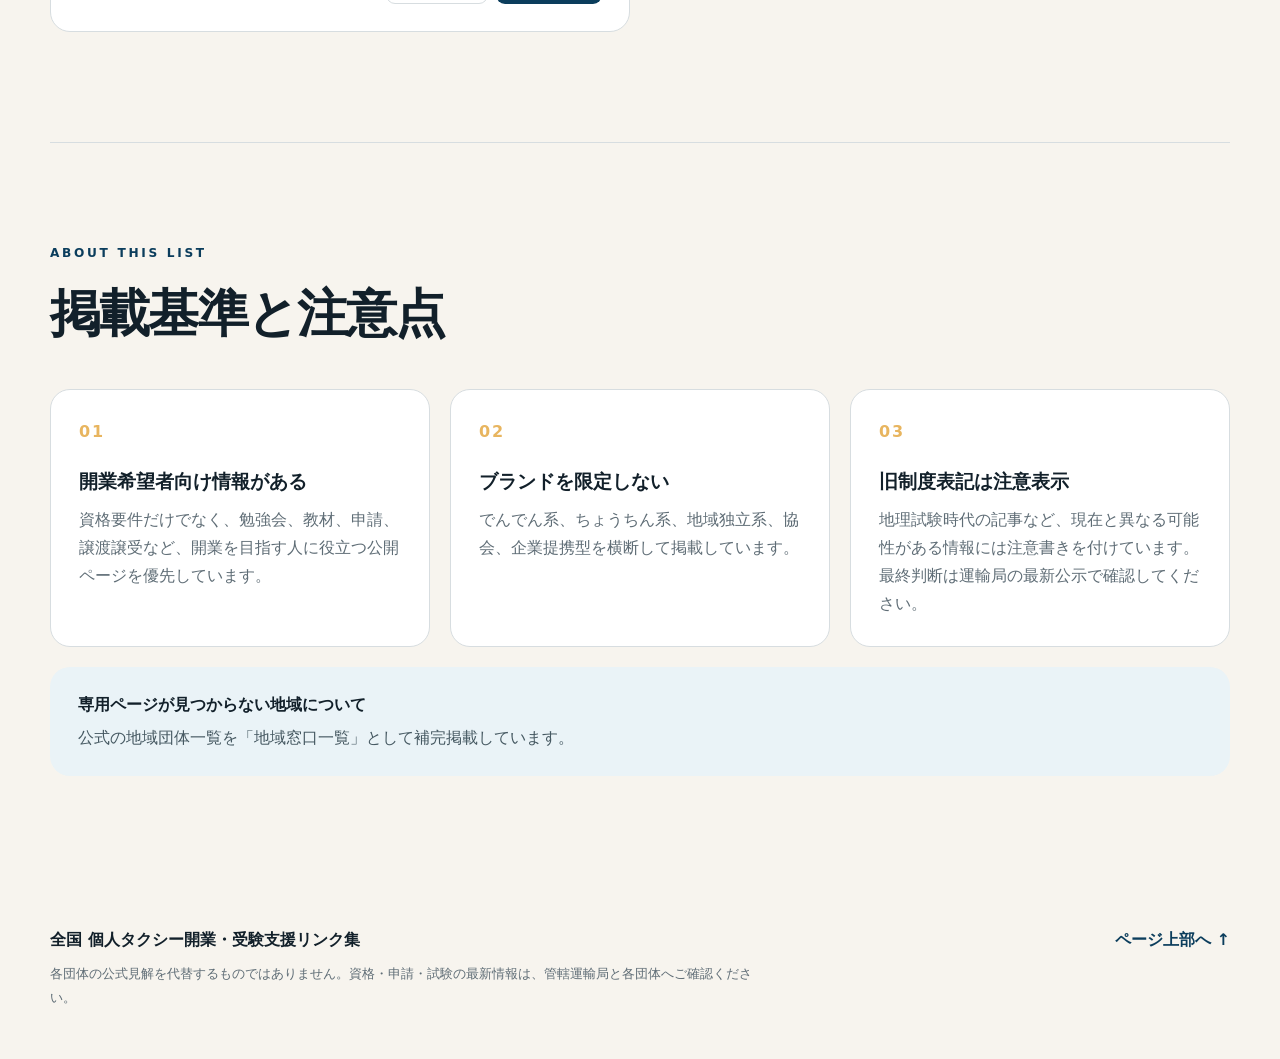
==== commit bf7050e1: "Add files via upload" ====
--- a/index.html
+++ b/index.html
@@ -18,7 +18,6 @@
       </a>
       <div class="nav-links">
         <a href="#about">掲載基準</a>
-        <a href="#update">更新方法</a>
       </div>
     </nav>
 
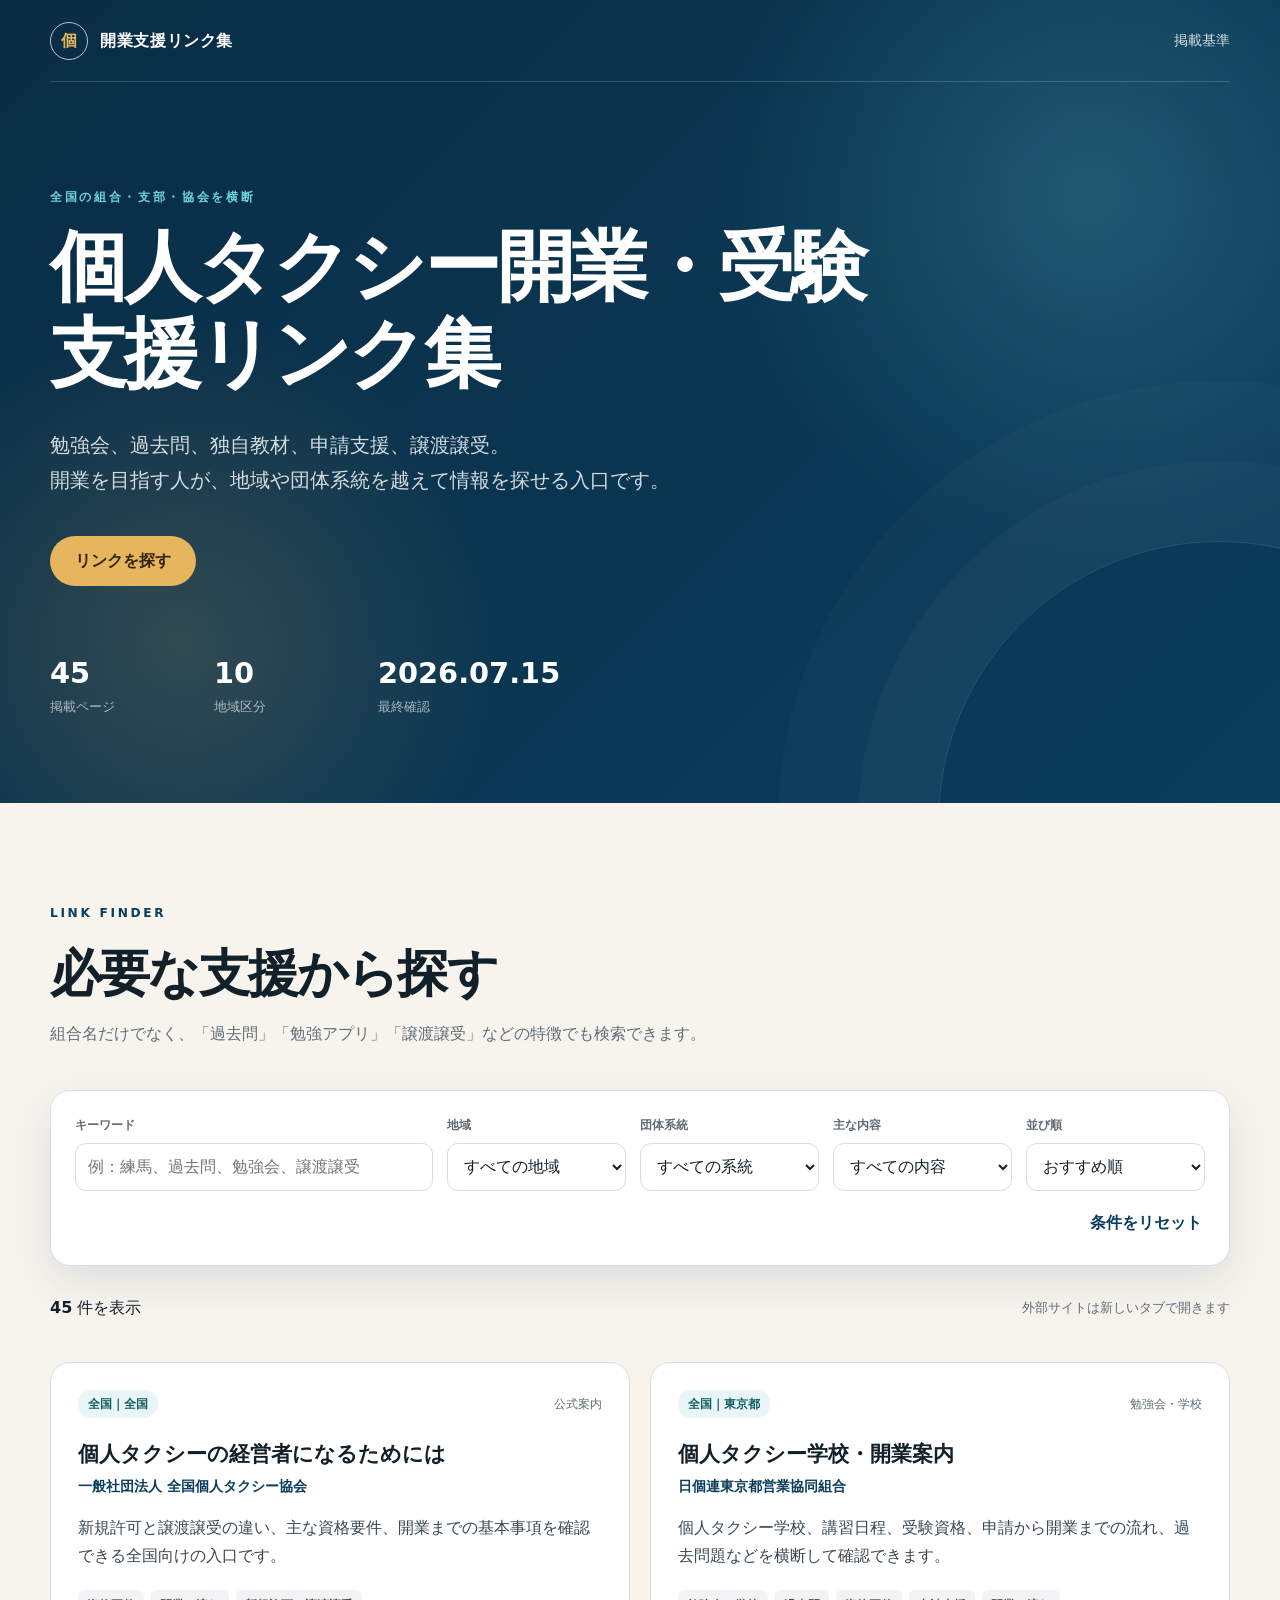
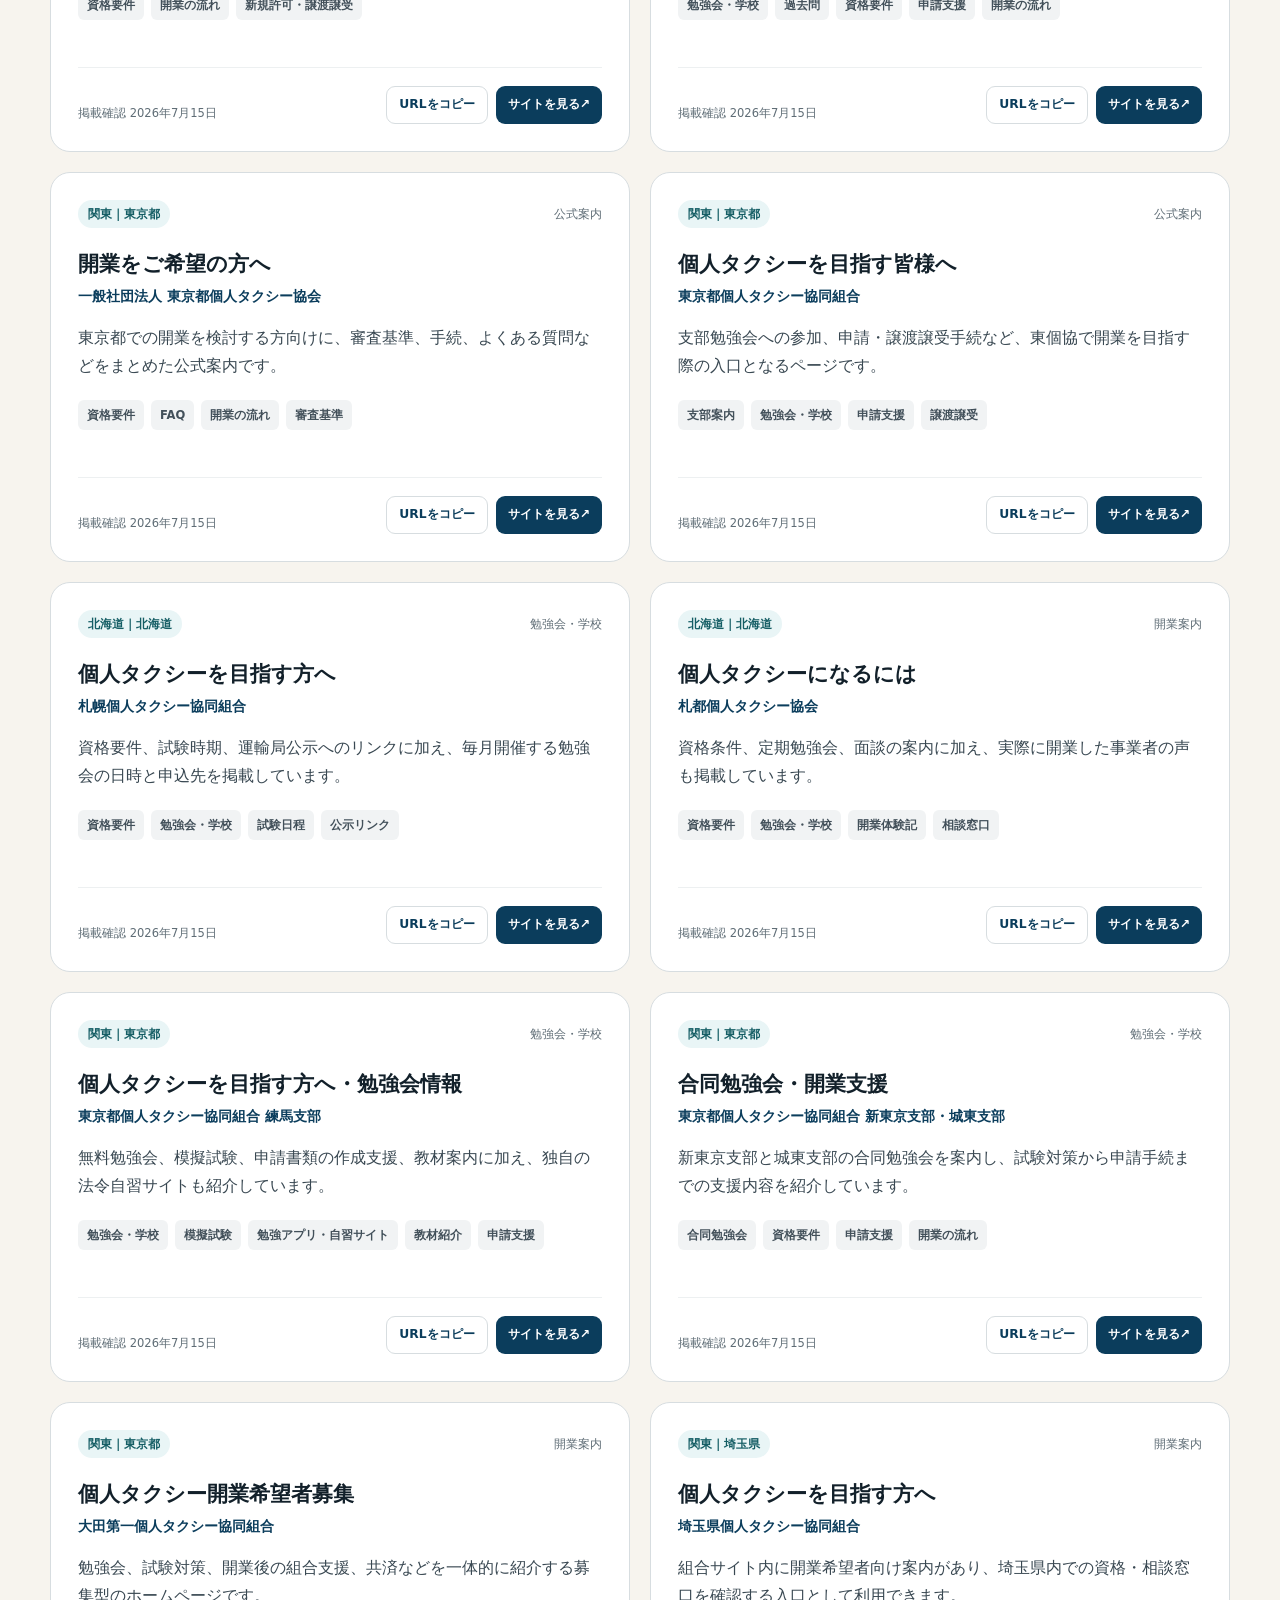
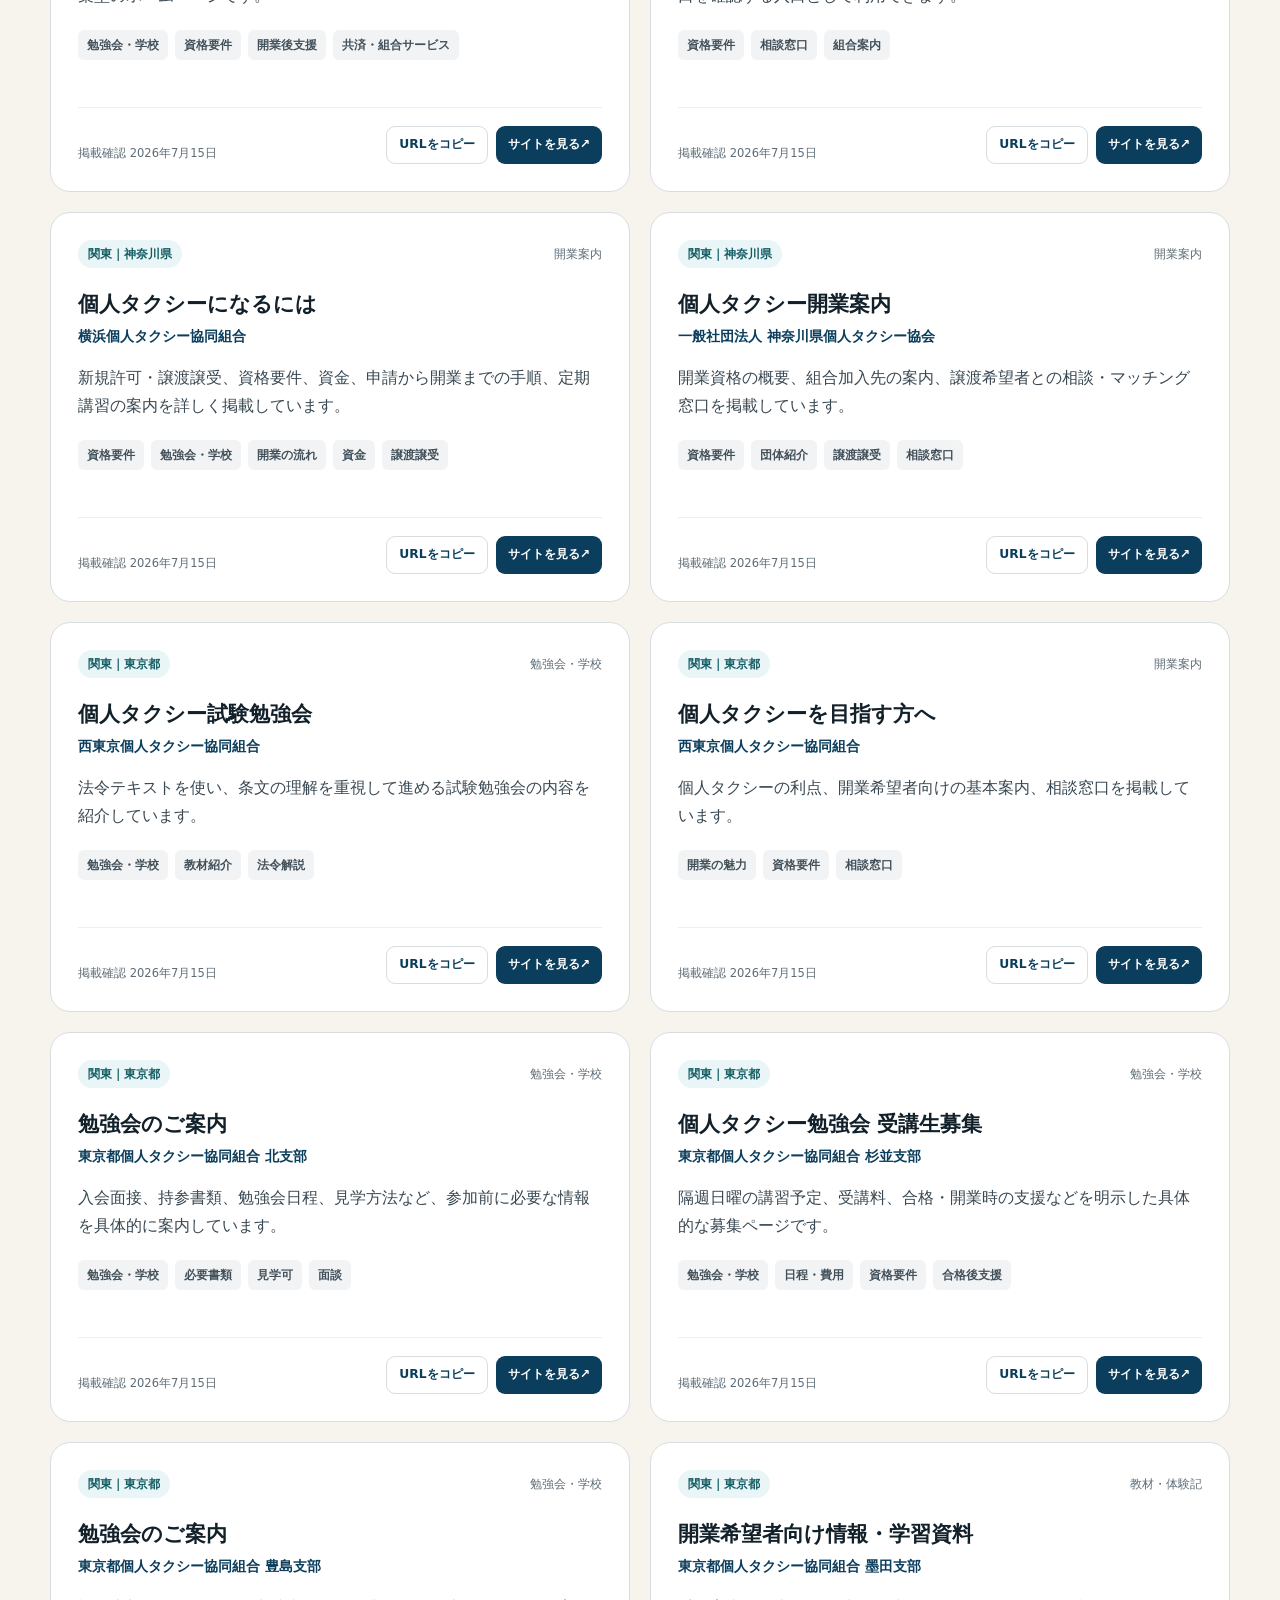
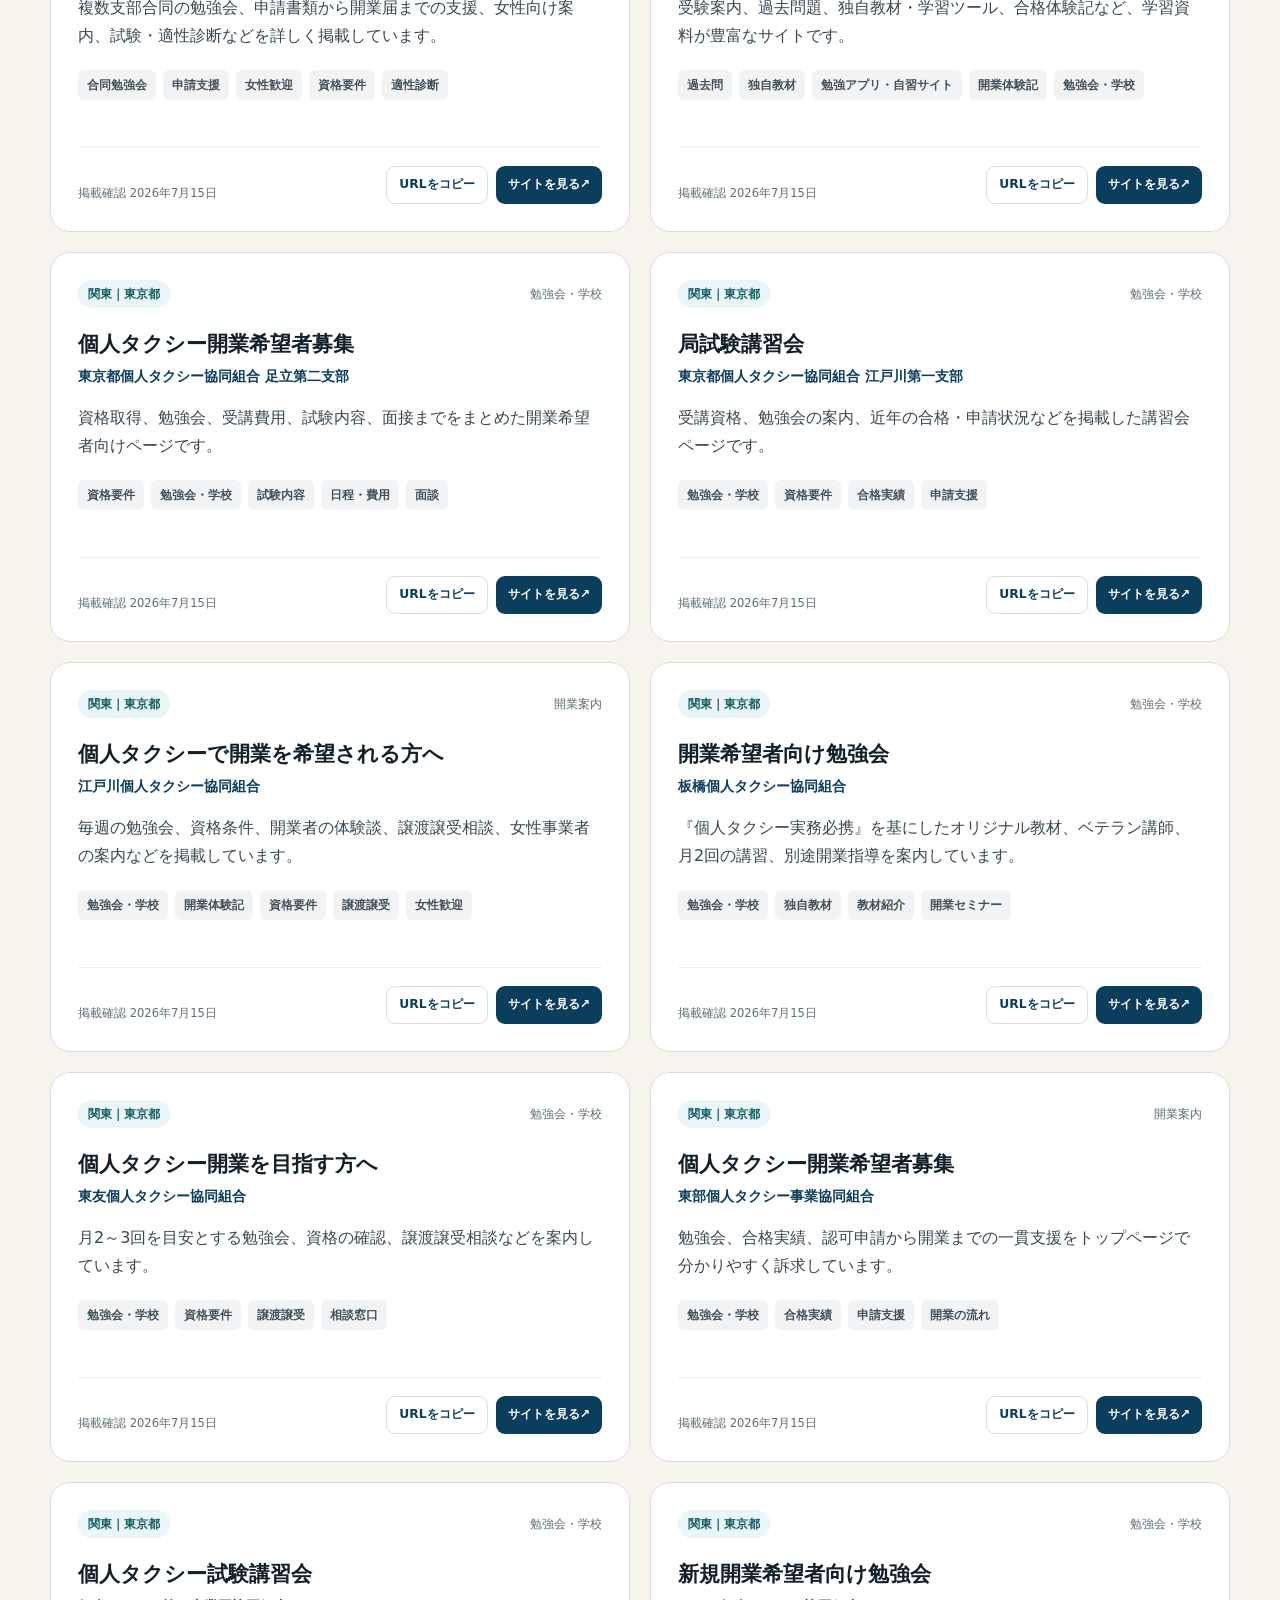
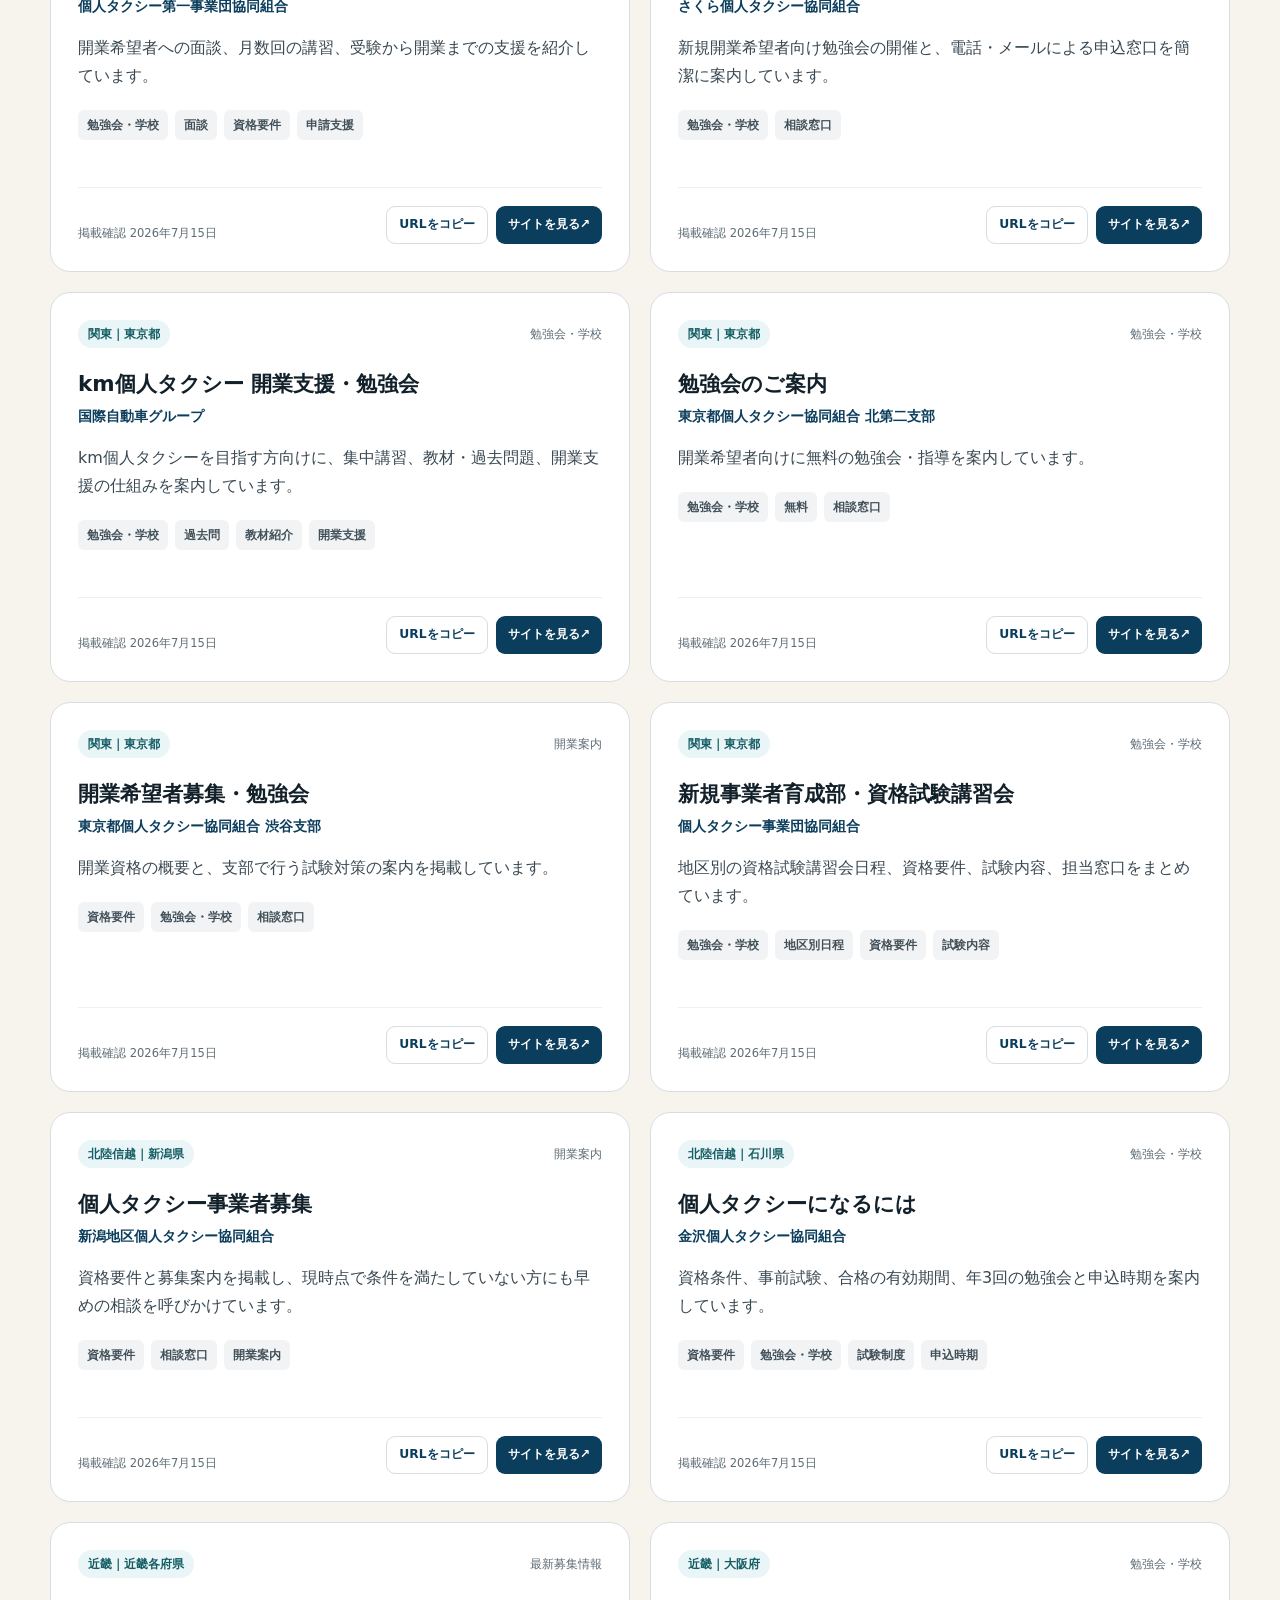
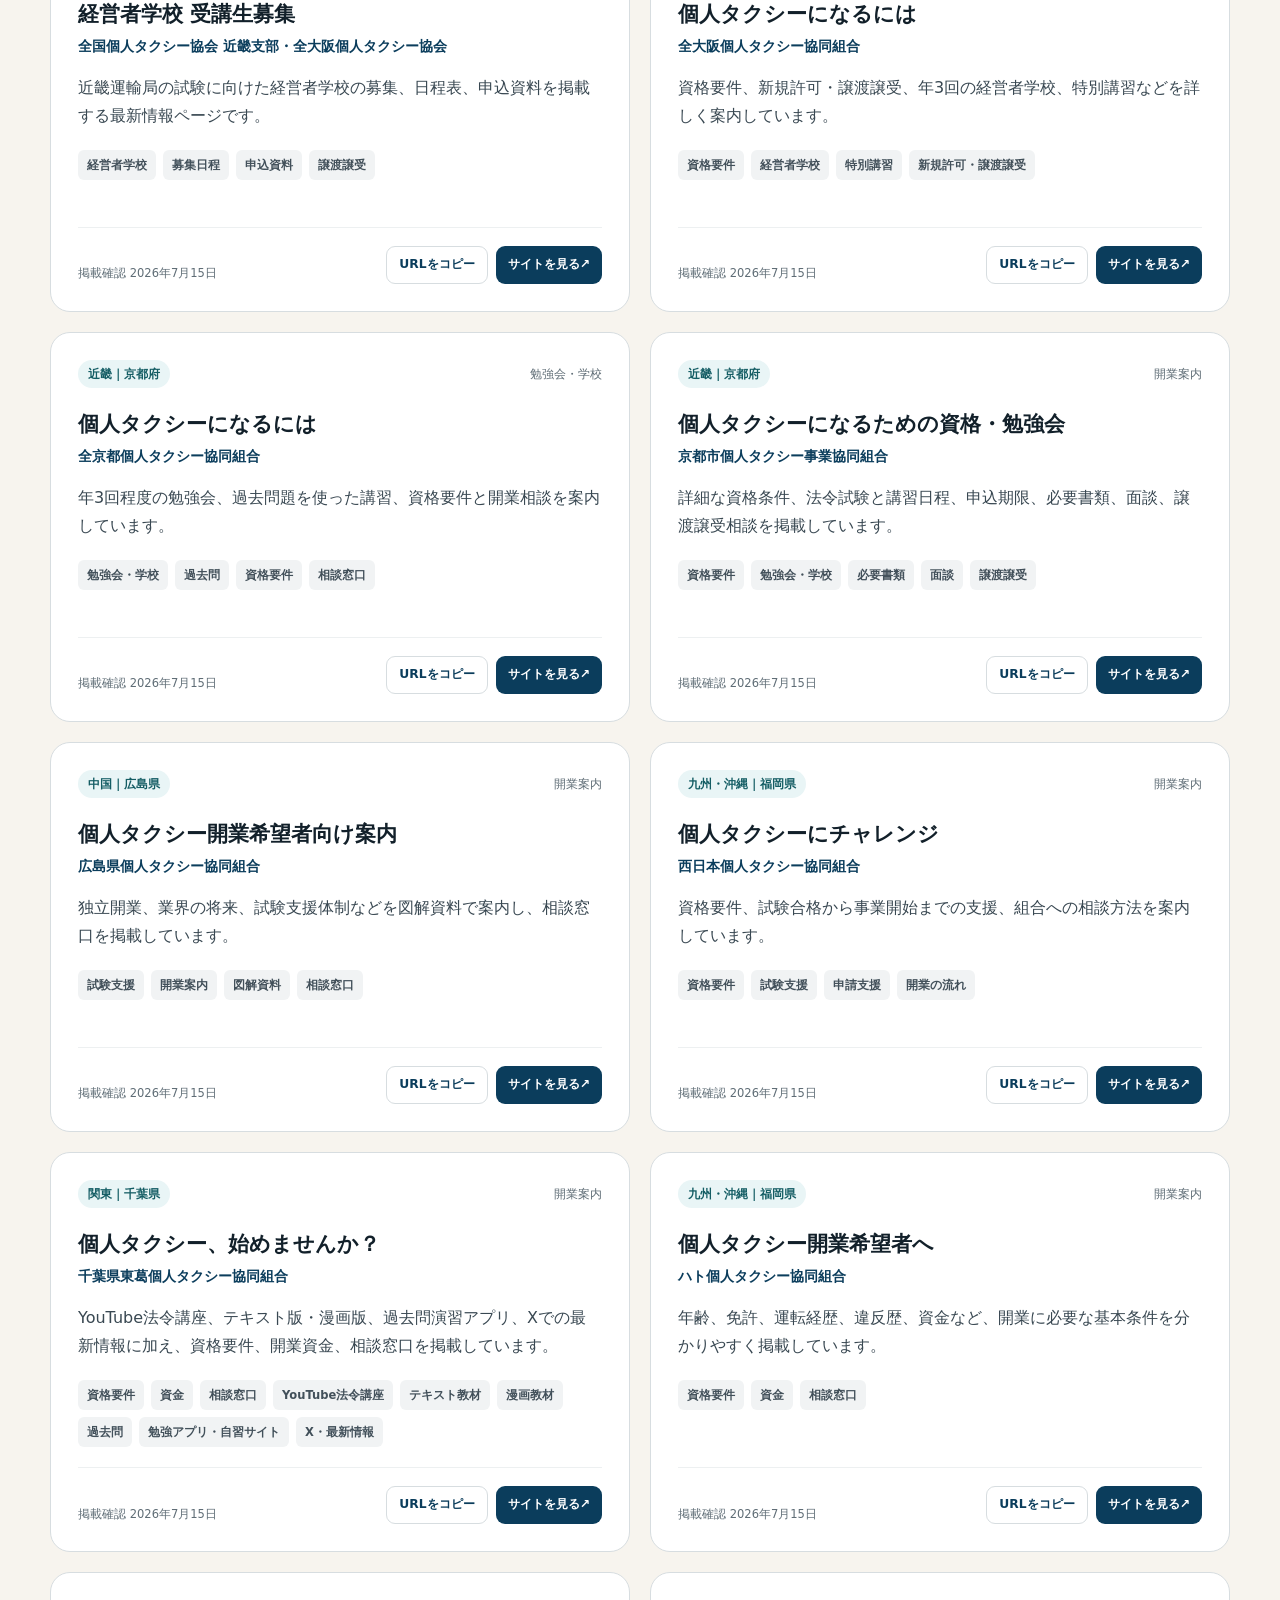
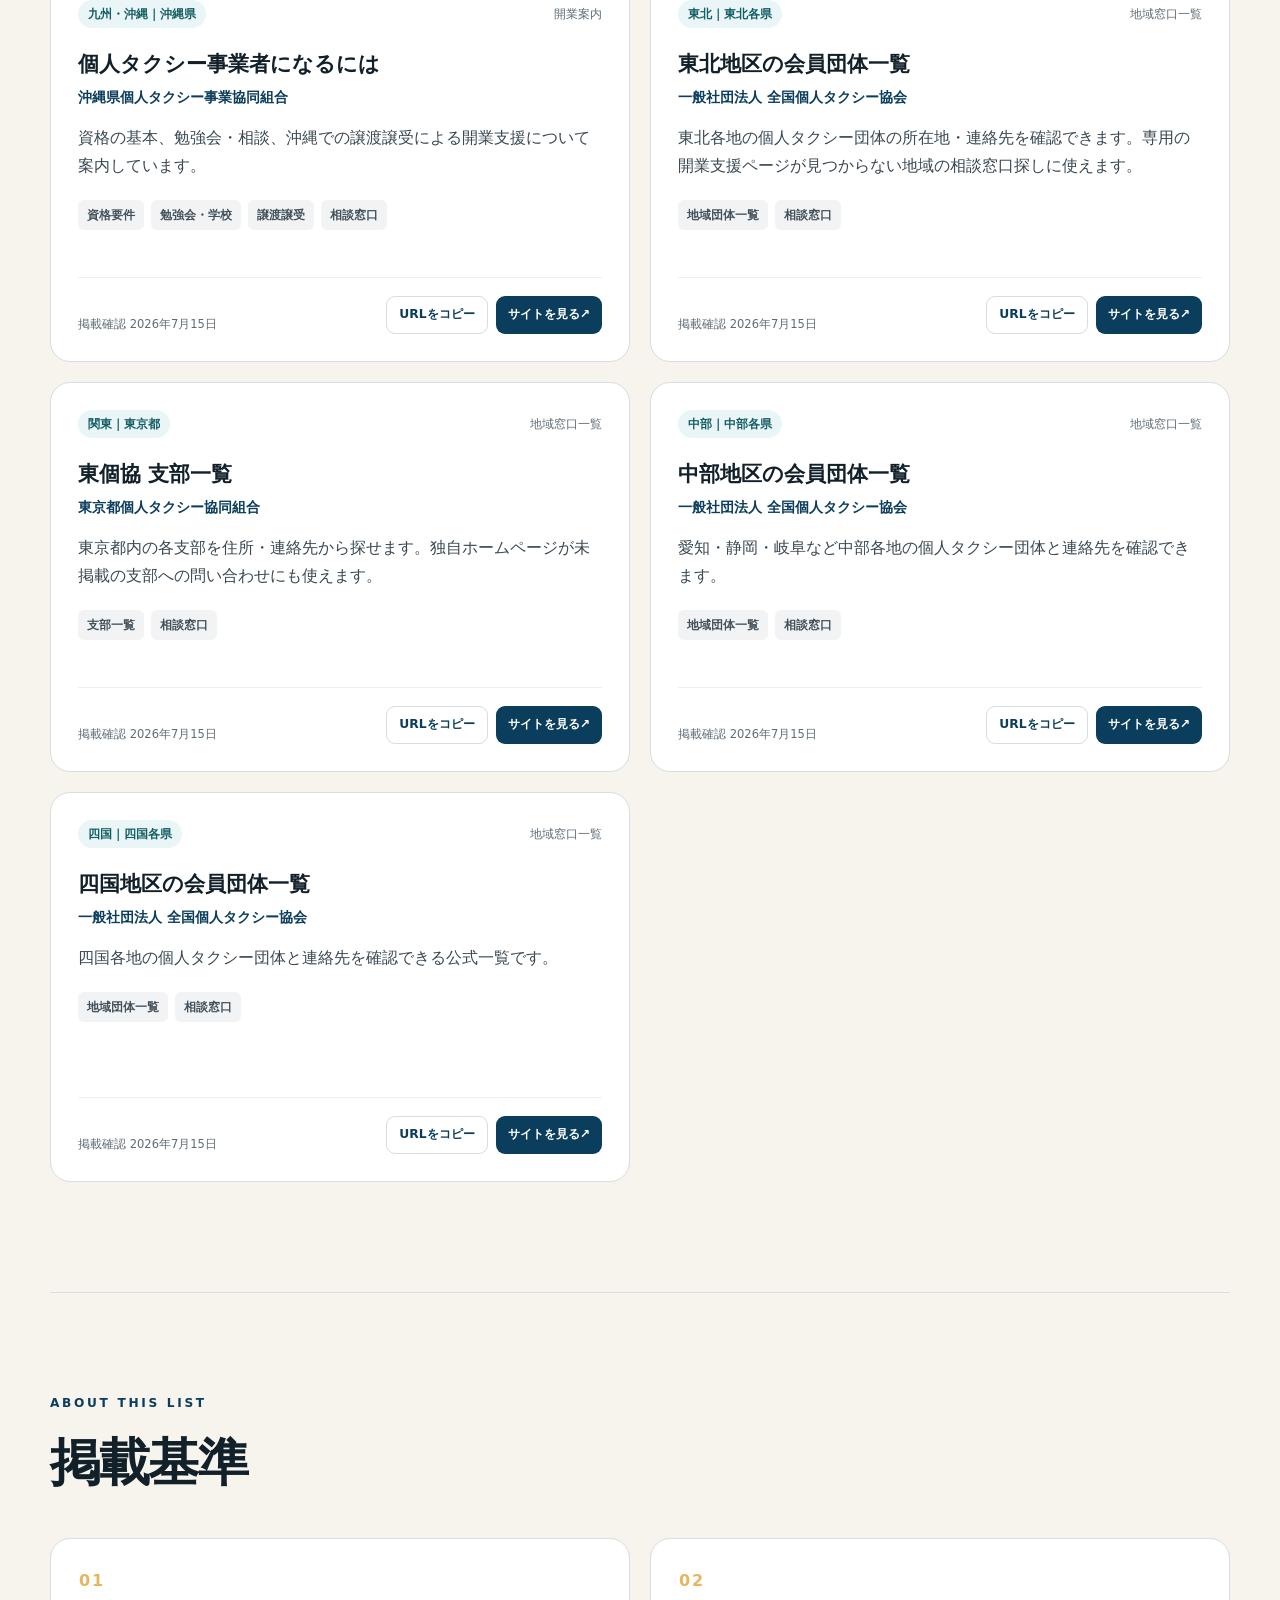
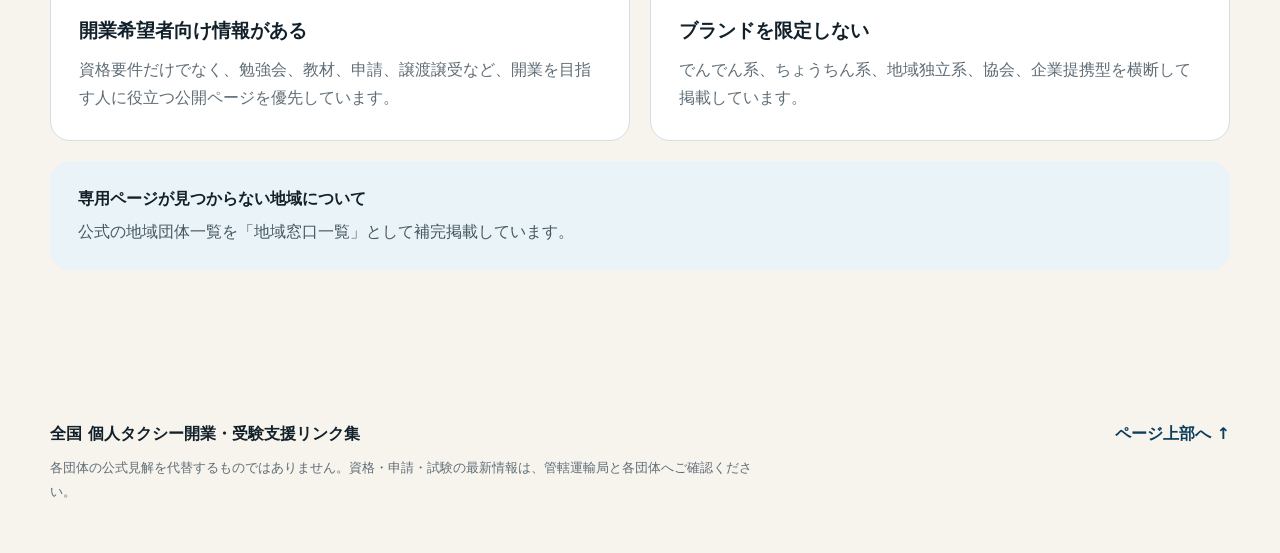
==== commit 83b7d4ac: "Add files via upload" ====
--- a/index.html
+++ b/index.html
@@ -7,6 +7,7 @@
   <meta name="theme-color" content="#0b3d5c">
   <title>全国 個人タクシー開業・受験支援リンク集</title>
   <link rel="stylesheet" href="styles.css">
+  <link rel="stylesheet" href="notice-hide.css">
 </head>
 <body>
   <a class="skip-link" href="#results">検索結果へ移動</a>
@@ -88,7 +89,7 @@
     <section class="about-section" id="about">
       <div class="section-heading compact">
         <p class="eyebrow dark">ABOUT THIS LIST</p>
-        <h2>掲載基準と注意点</h2>
+        <h2>掲載基準</h2>
       </div>
       <div class="info-grid">
         <article>
@@ -101,19 +102,12 @@
           <h3>ブランドを限定しない</h3>
           <p>でんでん系、ちょうちん系、地域独立系、協会、企業提携型を横断して掲載しています。</p>
         </article>
-        <article>
-          <span class="info-number">03</span>
-          <h3>旧制度表記は注意表示</h3>
-          <p>地理試験時代の記事など、現在と異なる可能性がある情報には注意書きを付けています。最終判断は運輸局の最新公示で確認してください。</p>
-        </article>
       </div>
       <div class="coverage-note">
         <strong>専用ページが見つからない地域について</strong>
         <p>公式の地域団体一覧を「地域窓口一覧」として補完掲載しています。</p>
       </div>
     </section>
-
-
   </main>
 
   <footer>
@@ -134,6 +128,7 @@
       <p class="organization"></p>
       <p class="summary"></p>
       <div class="feature-list" aria-label="掲載内容"></div>
+      <!-- app.jsとの互換性のため要素は残し、CSSで常に非表示にします -->
       <div class="caution" hidden></div>
       <div class="card-footer">
         <span class="verified"></span>
--- a/notice-hide.css
+++ b/notice-hide.css
@@ -0,0 +1,18 @@
+/*
+  注意表示を公開画面に出さないための追加CSS
+  sites.json内のcautionデータは残っていても表示されません。
+*/
+.caution {
+  display: none !important;
+}
+
+/* 掲載基準が2項目になったため、PCでは2列で均等表示 */
+.info-grid {
+  grid-template-columns: repeat(2, minmax(0, 1fr));
+}
+
+@media (max-width: 1000px) {
+  .info-grid {
+    grid-template-columns: 1fr;
+  }
+}
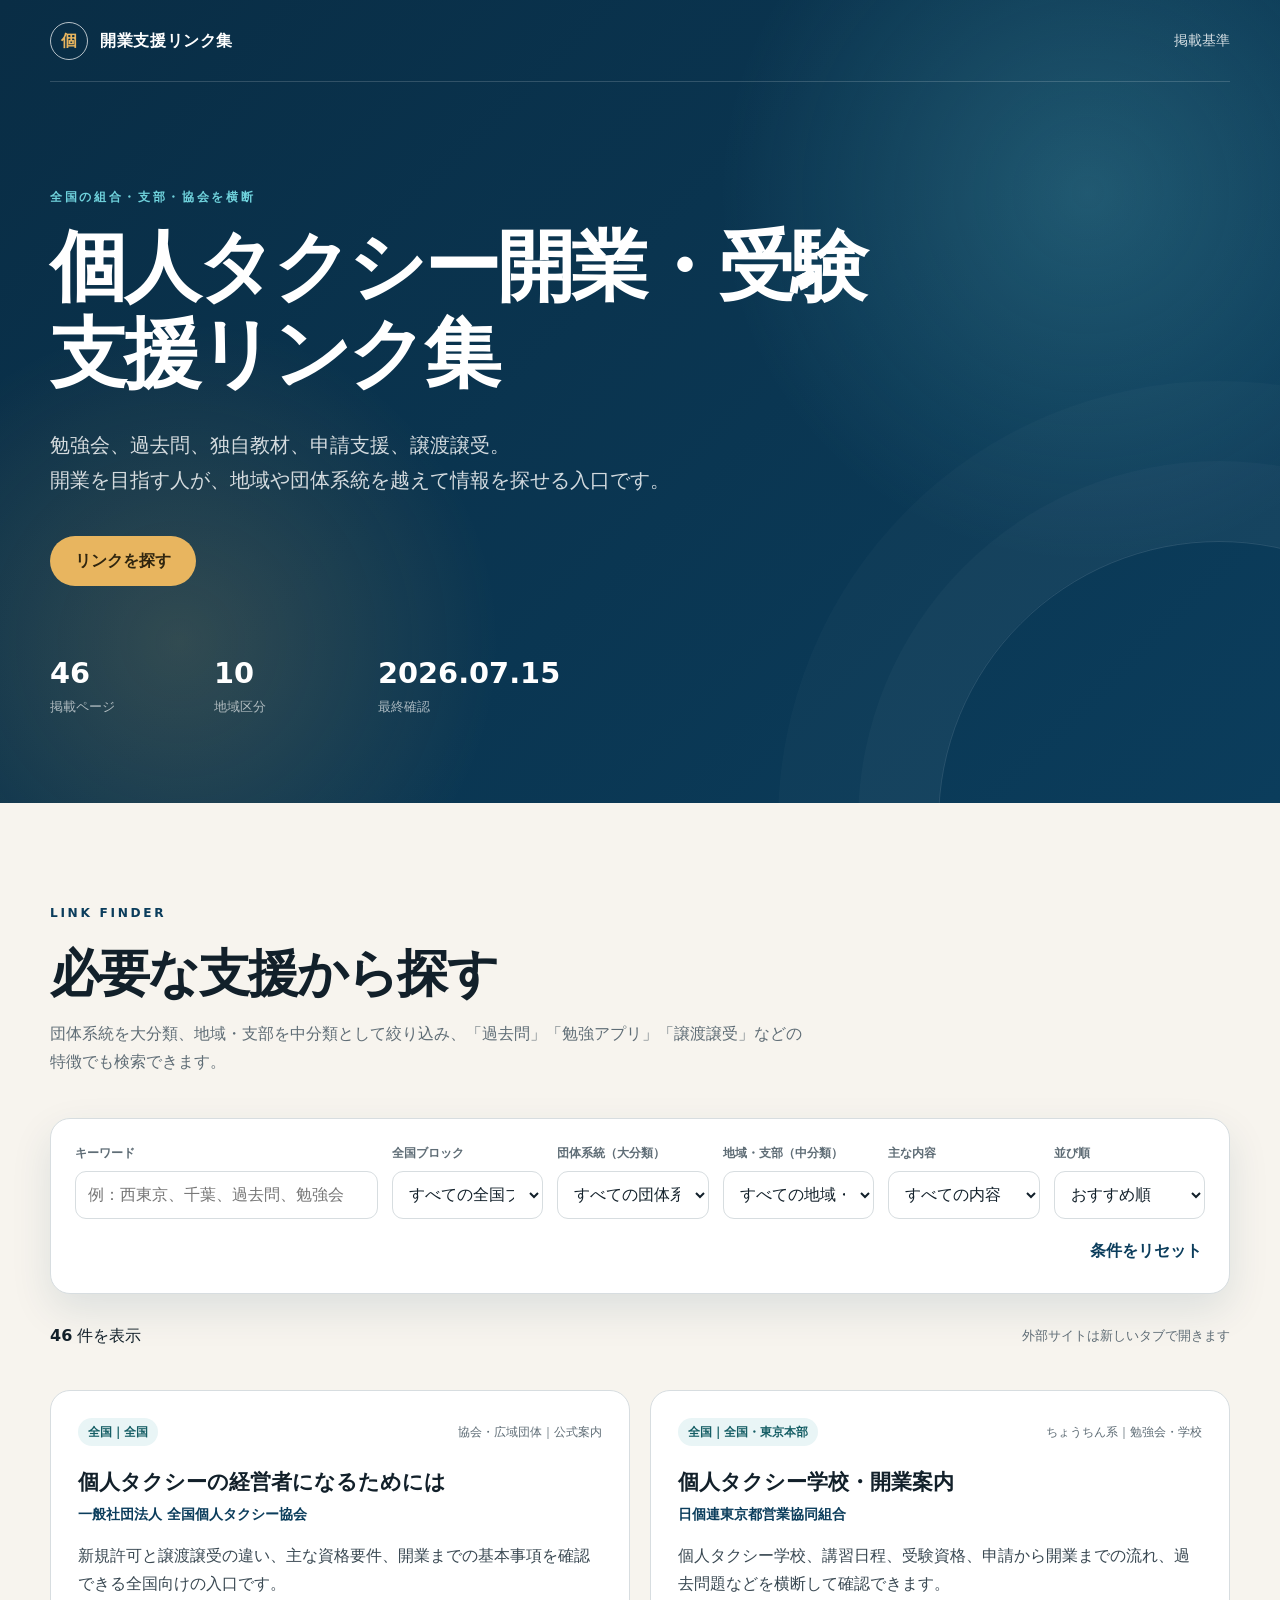
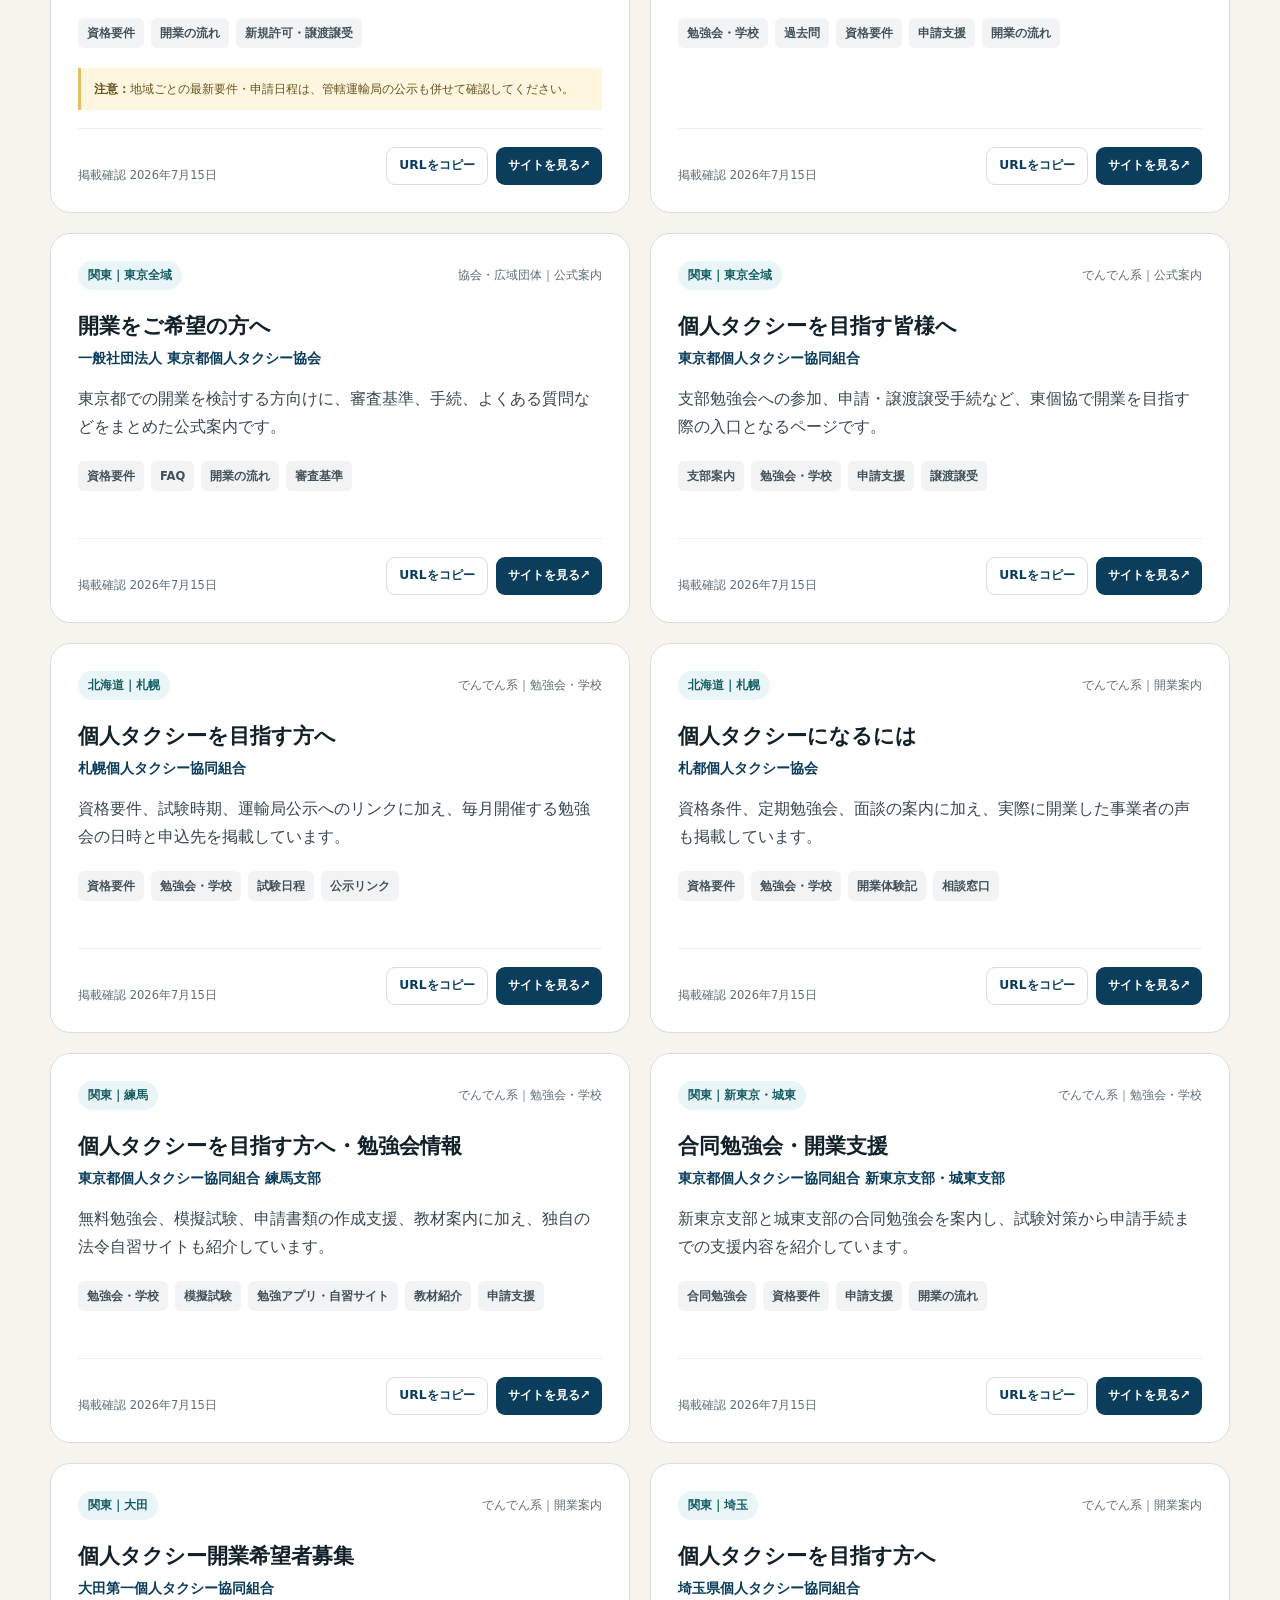
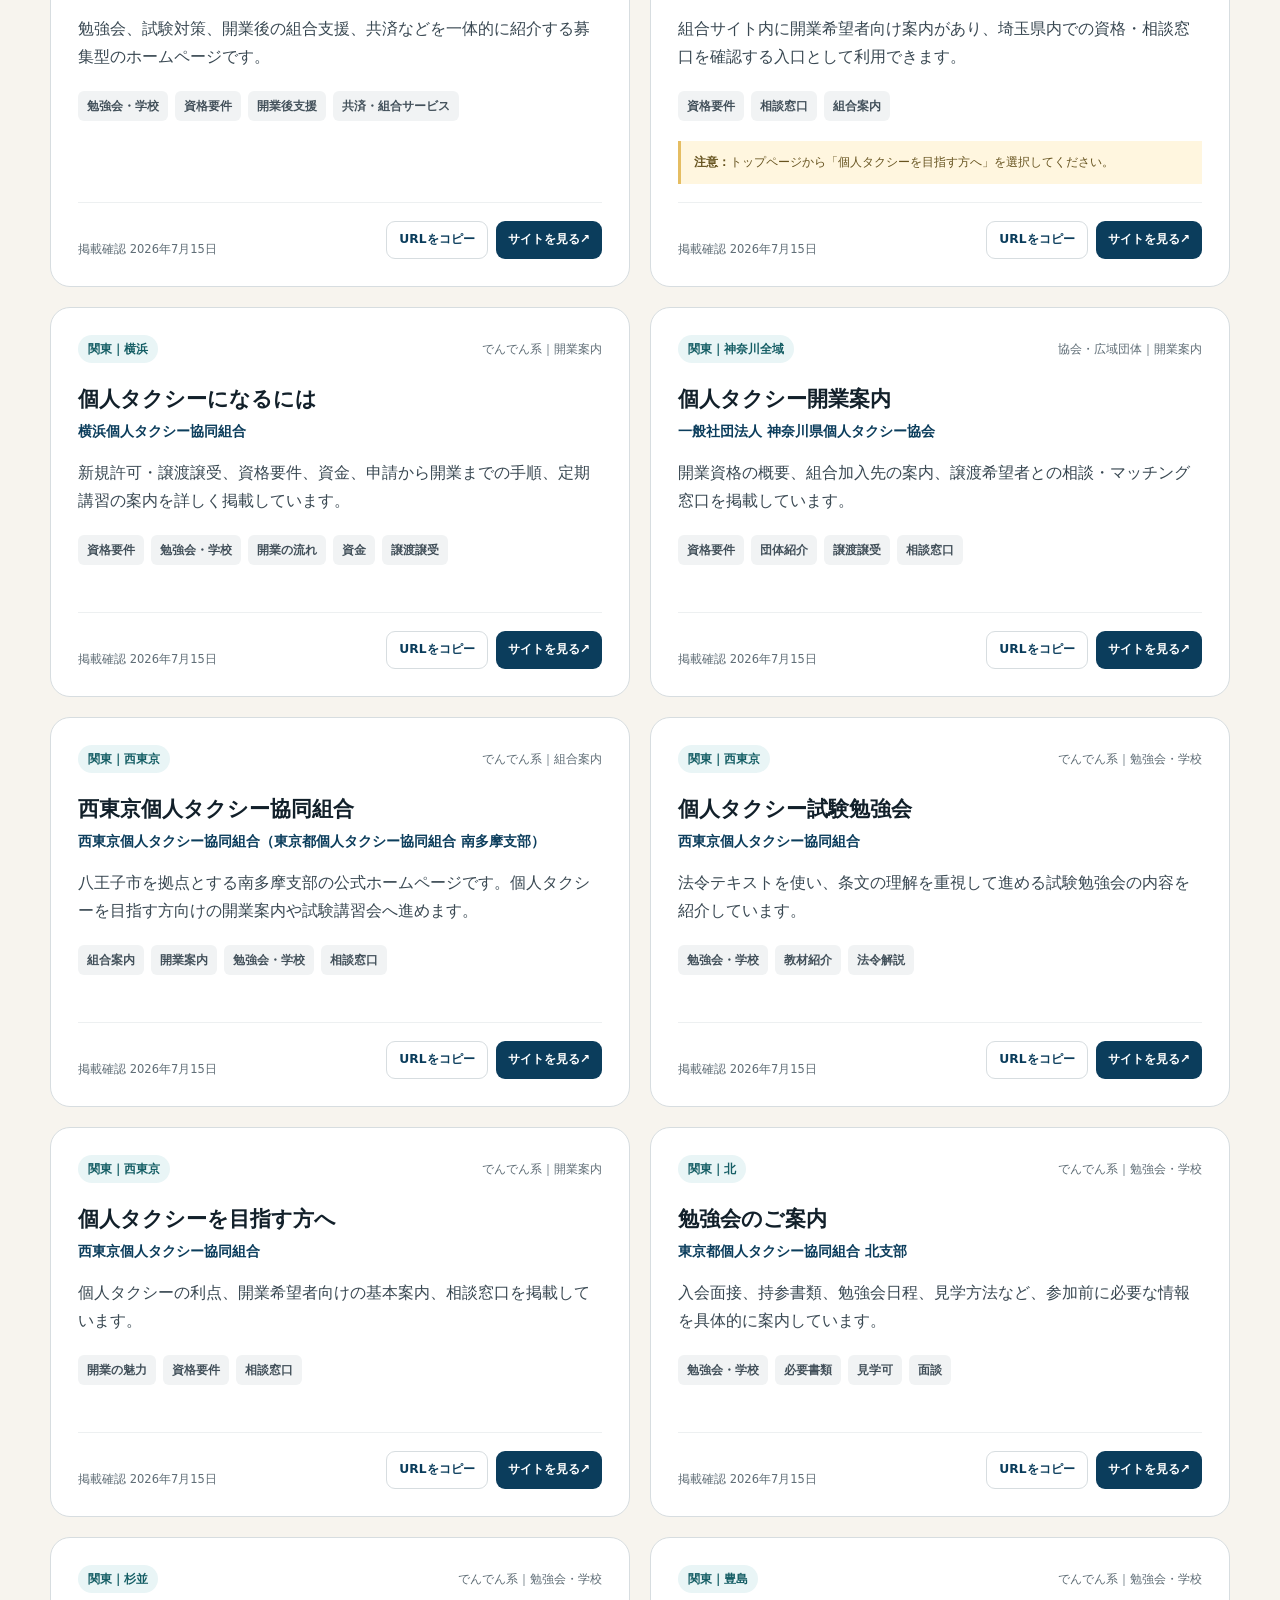
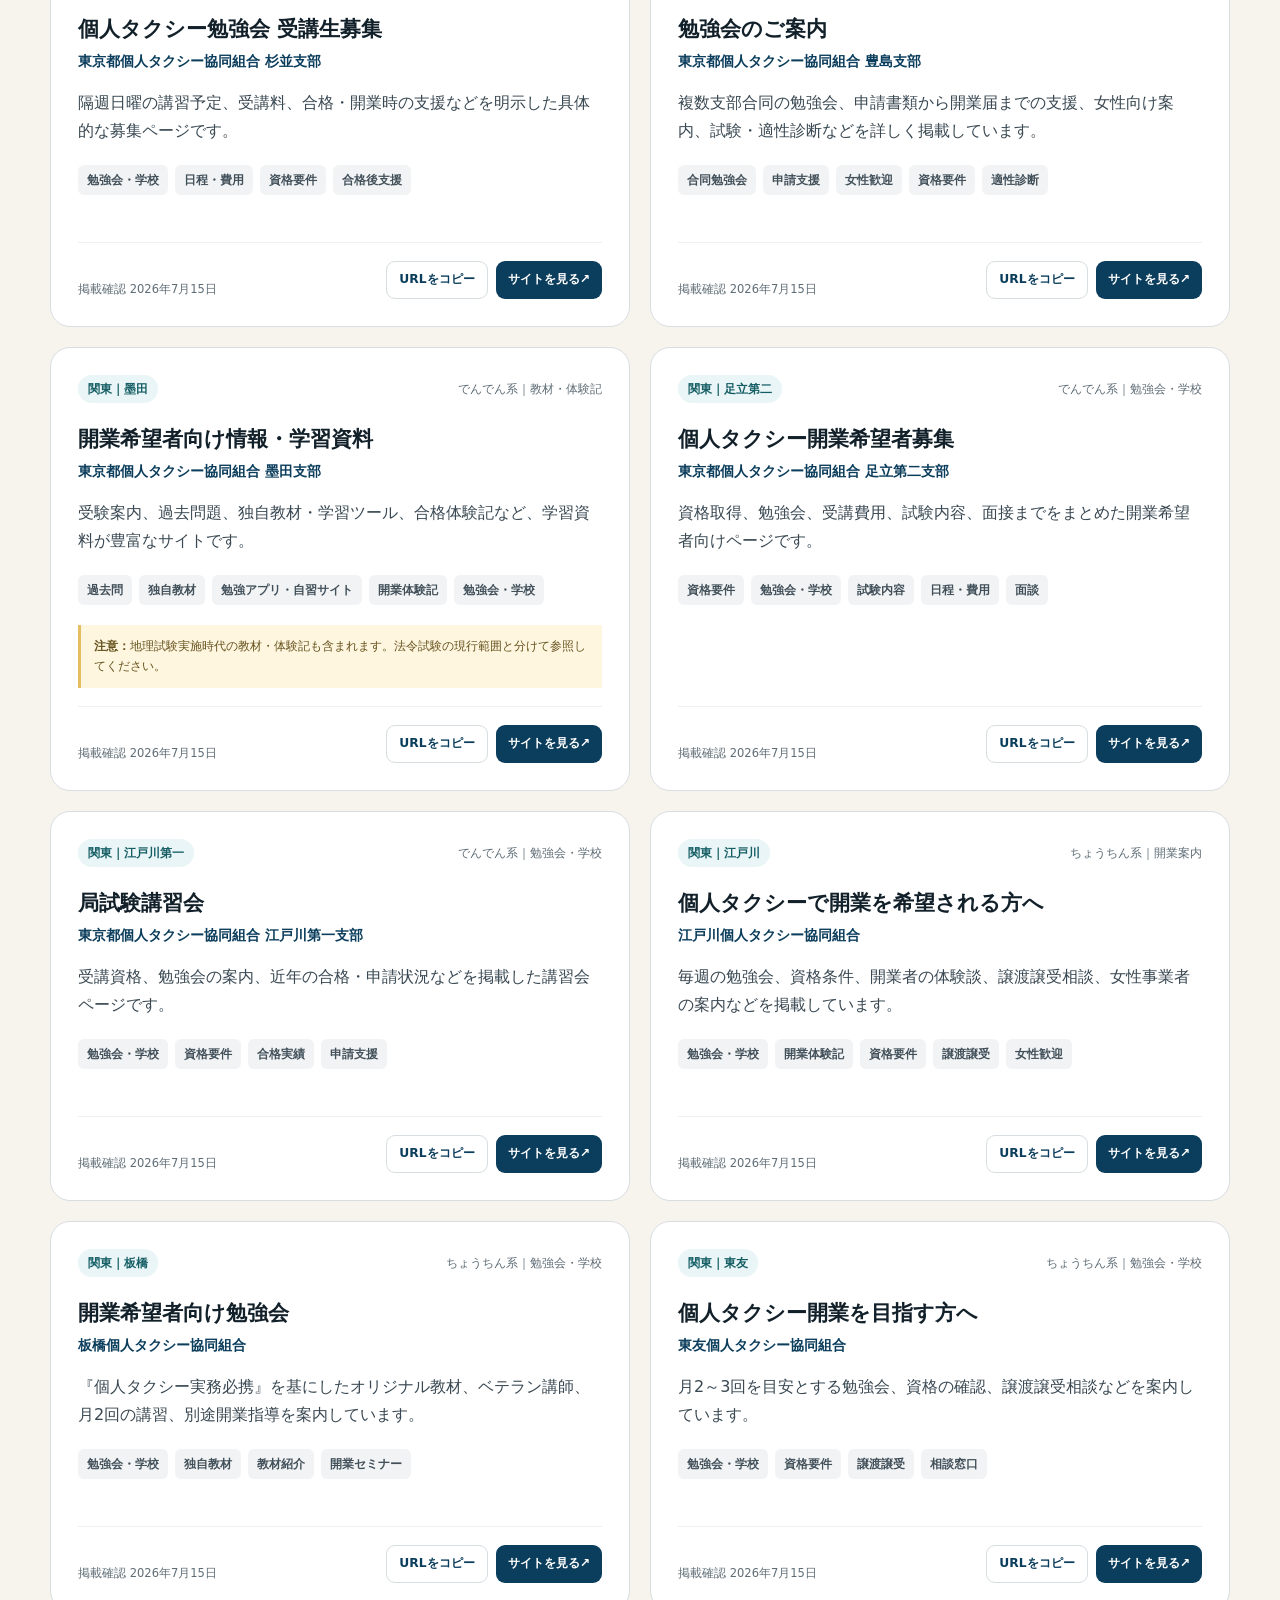
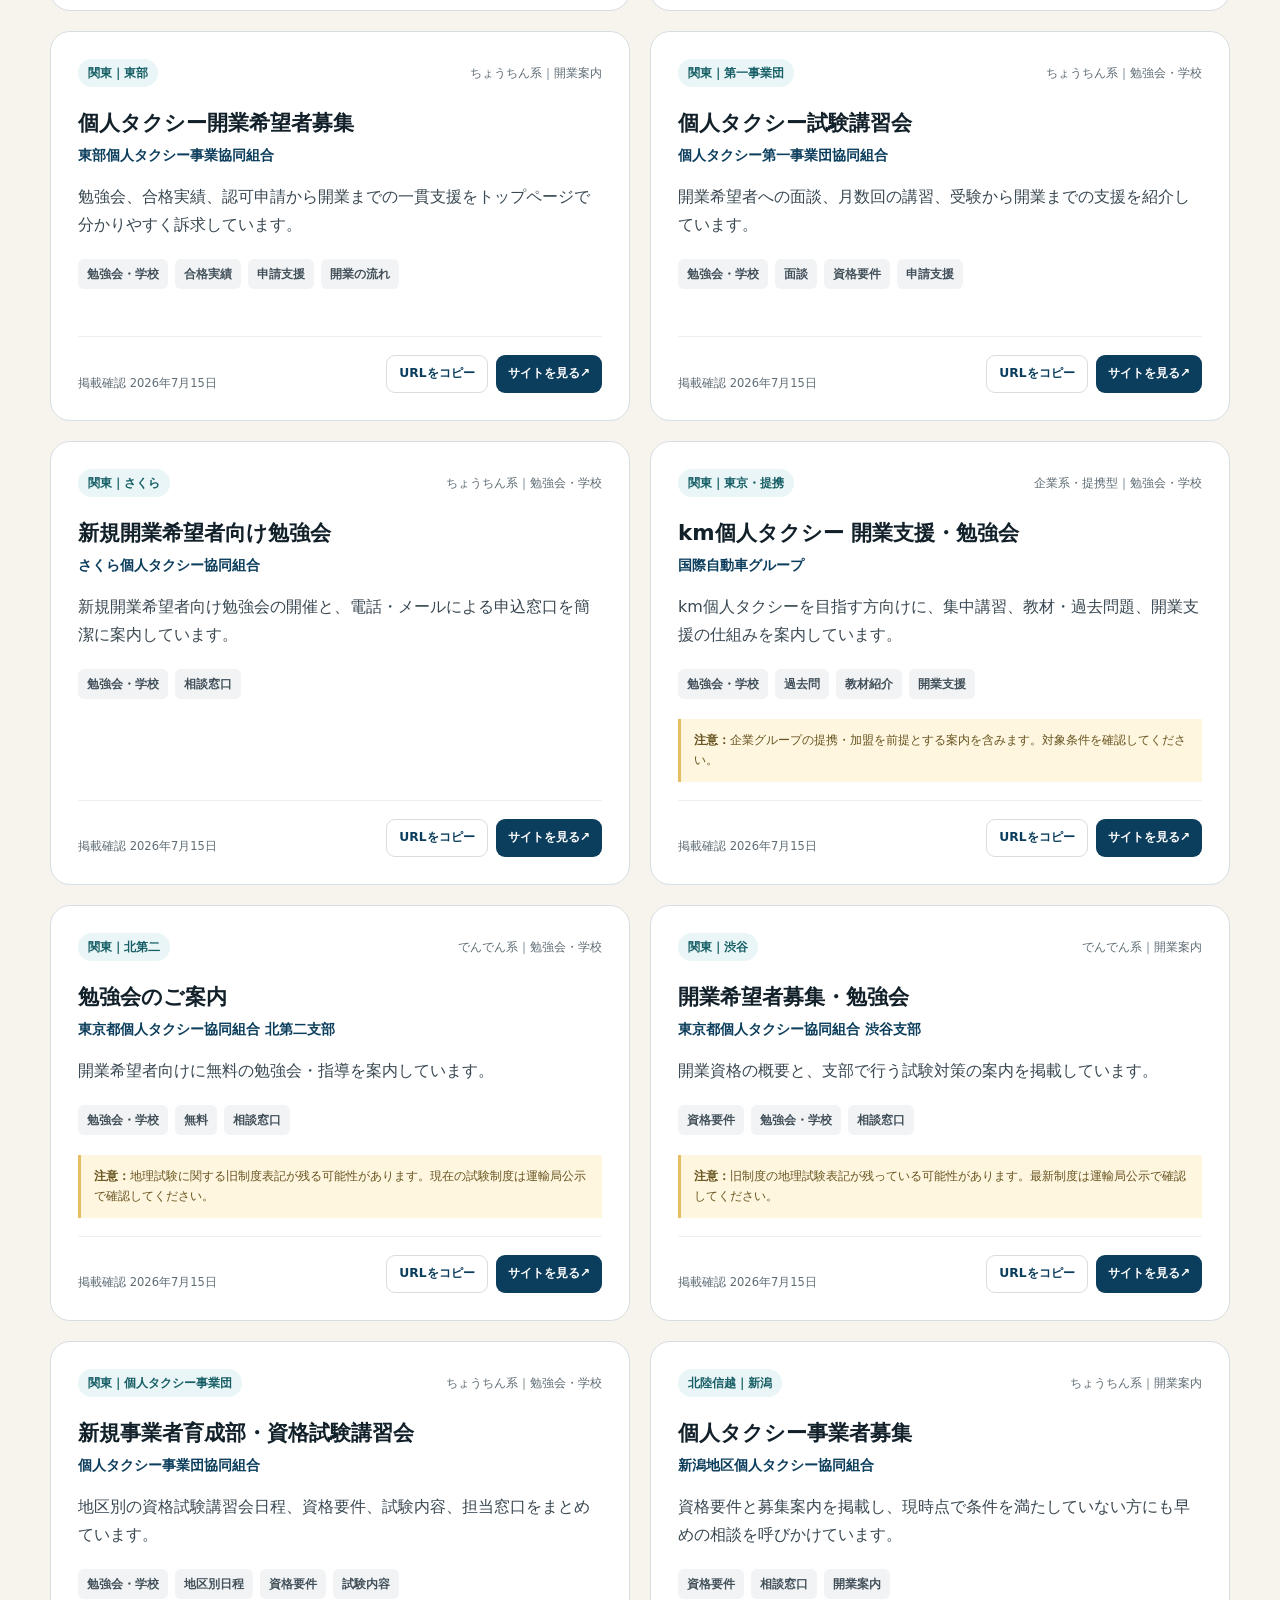
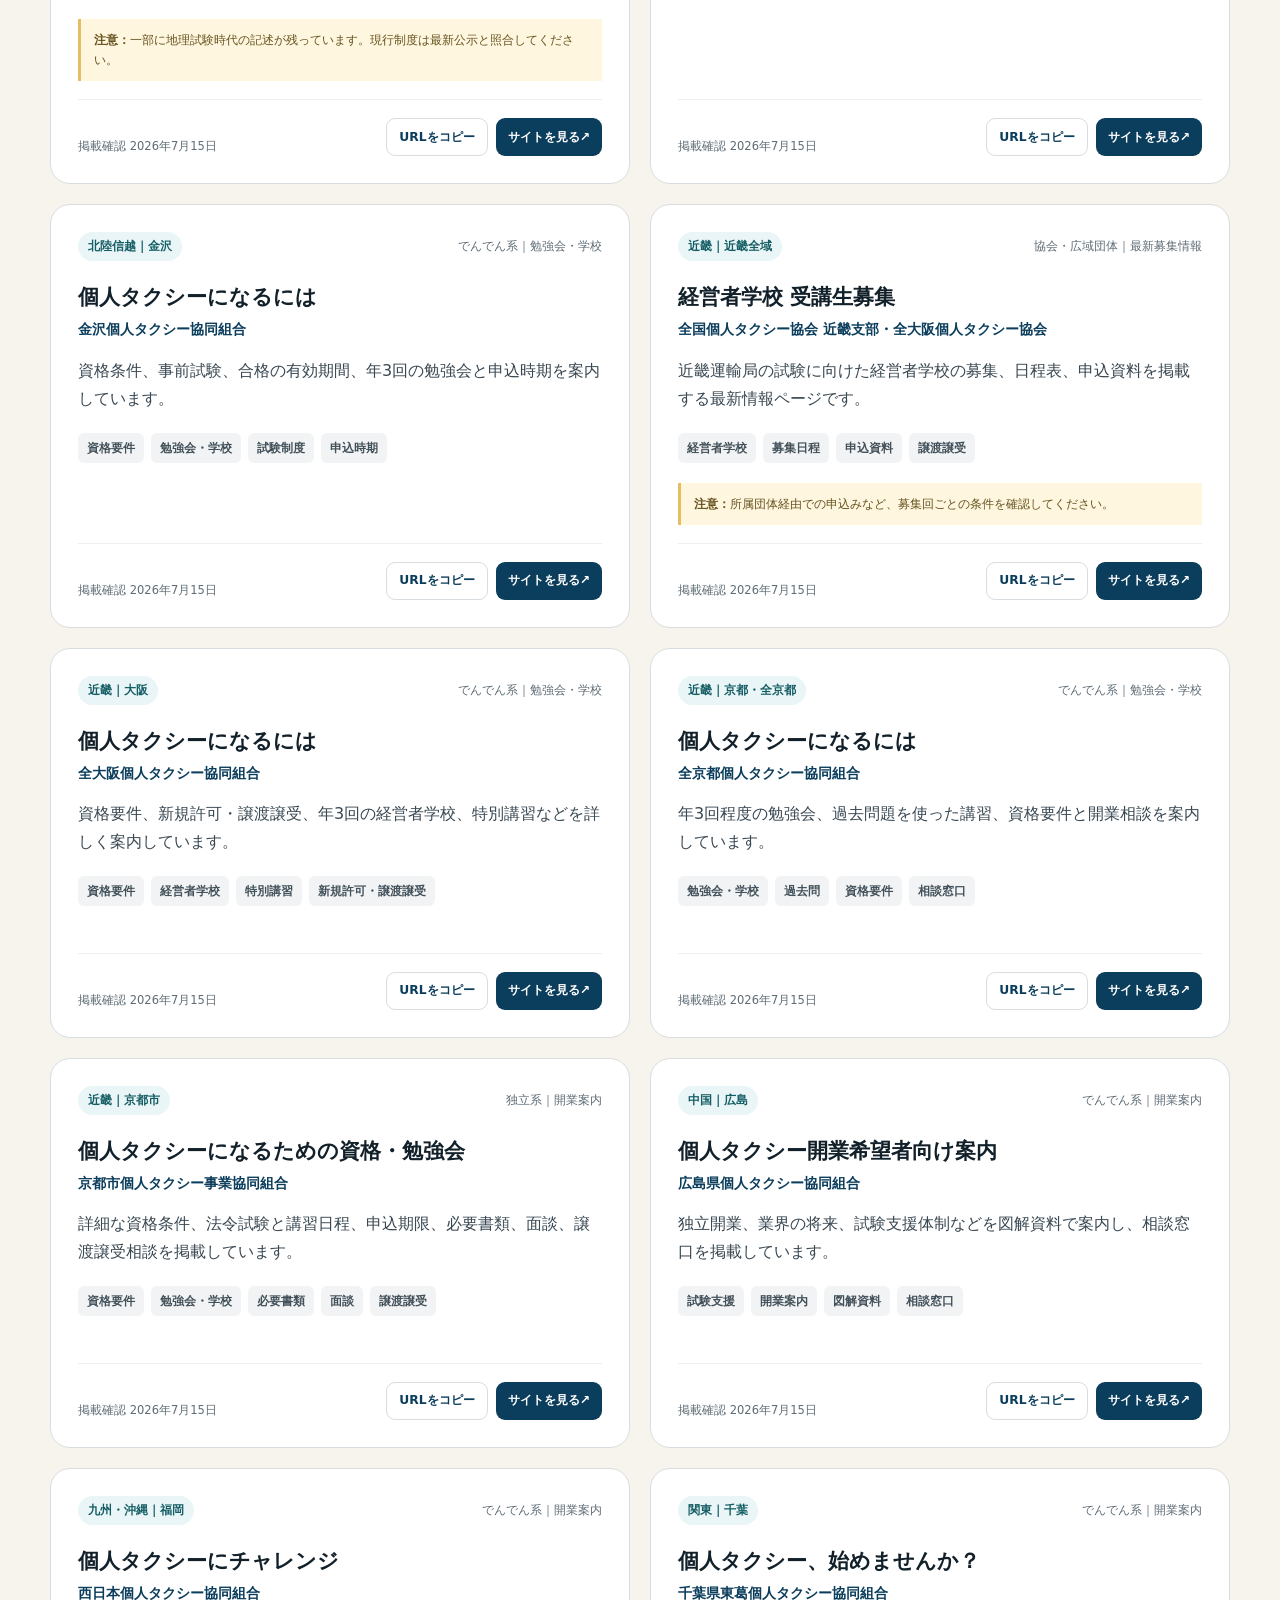
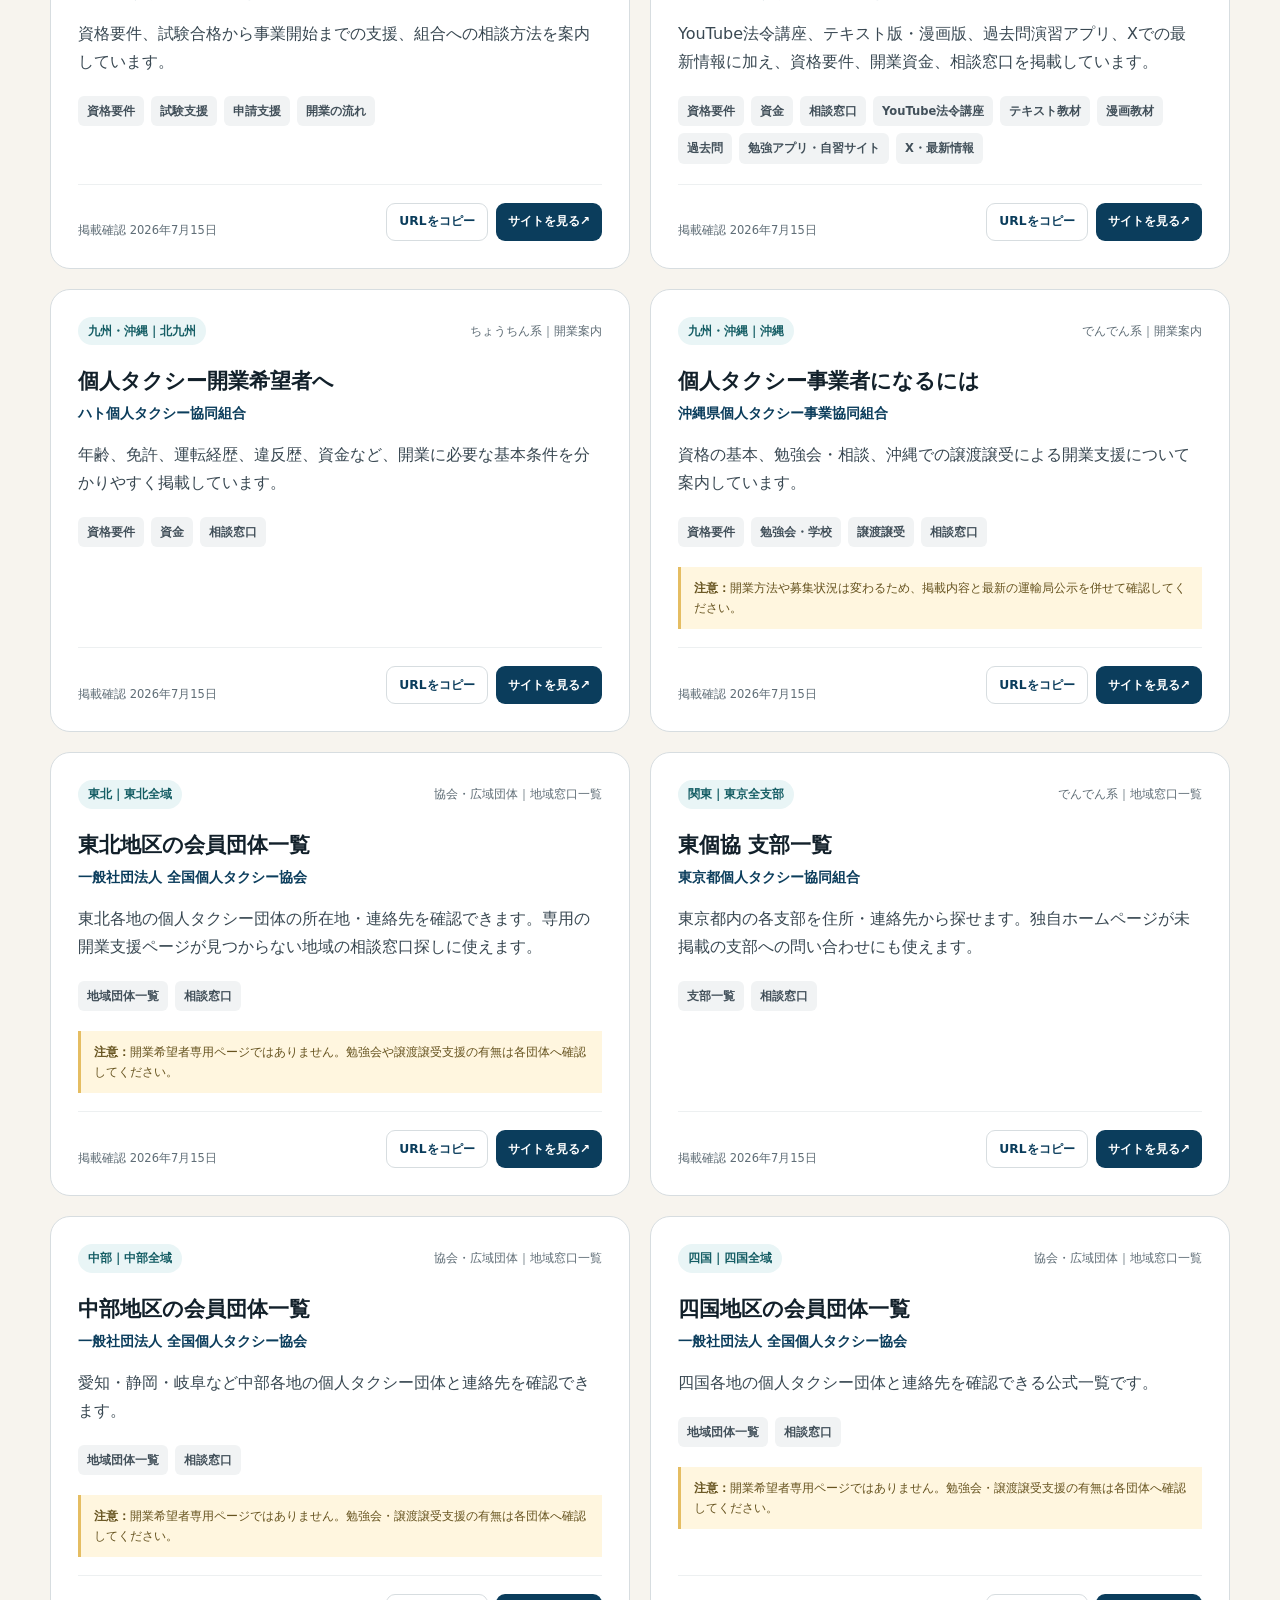
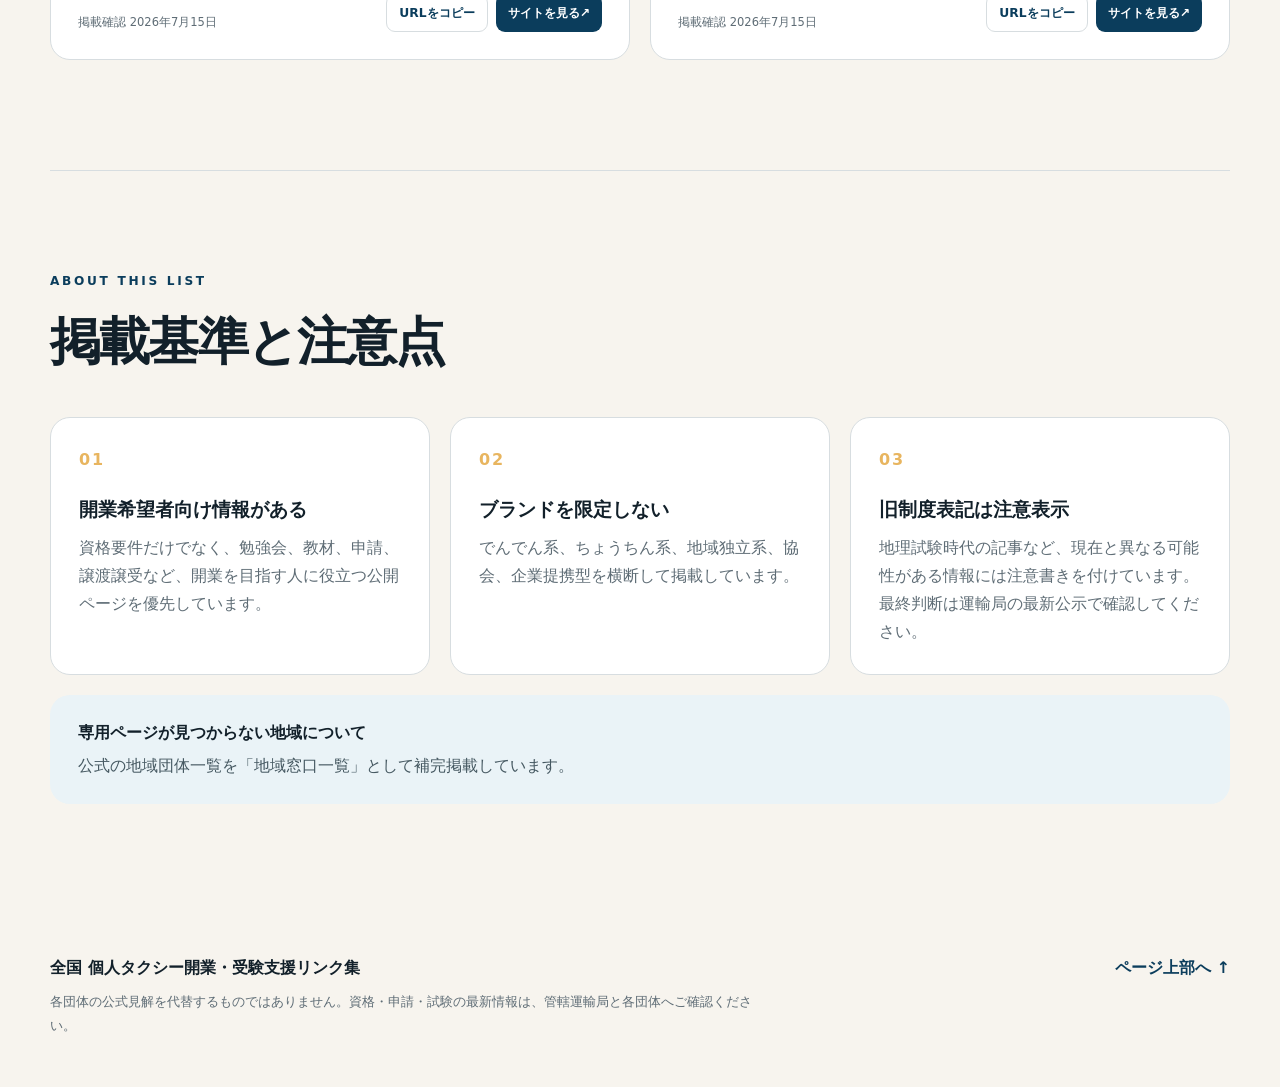
==== commit bafb81b5: "Add files via upload" ====
--- a/index.html
+++ b/index.html
@@ -7,7 +7,6 @@
   <meta name="theme-color" content="#0b3d5c">
   <title>全国 個人タクシー開業・受験支援リンク集</title>
   <link rel="stylesheet" href="styles.css">
-  <link rel="stylesheet" href="notice-hide.css">
 </head>
 <body>
   <a class="skip-link" href="#results">検索結果へ移動</a>
@@ -42,21 +41,25 @@
       <div class="section-heading">
         <p class="eyebrow dark">LINK FINDER</p>
         <h2 id="finder-title">必要な支援から探す</h2>
-        <p>組合名だけでなく、「過去問」「勉強アプリ」「譲渡譲受」などの特徴でも検索できます。</p>
+        <p>団体系統を大分類、地域・支部を中分類として絞り込み、「過去問」「勉強アプリ」「譲渡譲受」などの特徴でも検索できます。</p>
       </div>
 
       <div class="filters" role="search">
         <label class="search-field">
           <span>キーワード</span>
-          <input id="searchInput" type="search" placeholder="例：練馬、過去問、勉強会、譲渡譲受" autocomplete="off">
+          <input id="searchInput" type="search" placeholder="例：西東京、千葉、過去問、勉強会" autocomplete="off">
         </label>
         <label>
-          <span>地域</span>
-          <select id="regionFilter"><option value="">すべての地域</option></select>
+          <span>全国ブロック</span>
+          <select id="regionFilter"><option value="">すべての全国ブロック</option></select>
         </label>
         <label>
-          <span>団体系統</span>
-          <select id="systemFilter"><option value="">すべての系統</option></select>
+          <span>団体系統（大分類）</span>
+          <select id="systemFilter"><option value="">すべての団体系統</option></select>
+        </label>
+        <label>
+          <span>地域・支部（中分類）</span>
+          <select id="areaFilter"><option value="">すべての地域・支部</option></select>
         </label>
         <label>
           <span>主な内容</span>
@@ -89,7 +92,7 @@
     <section class="about-section" id="about">
       <div class="section-heading compact">
         <p class="eyebrow dark">ABOUT THIS LIST</p>
-        <h2>掲載基準</h2>
+        <h2>掲載基準と注意点</h2>
       </div>
       <div class="info-grid">
         <article>
@@ -102,12 +105,19 @@
           <h3>ブランドを限定しない</h3>
           <p>でんでん系、ちょうちん系、地域独立系、協会、企業提携型を横断して掲載しています。</p>
         </article>
+        <article>
+          <span class="info-number">03</span>
+          <h3>旧制度表記は注意表示</h3>
+          <p>地理試験時代の記事など、現在と異なる可能性がある情報には注意書きを付けています。最終判断は運輸局の最新公示で確認してください。</p>
+        </article>
       </div>
       <div class="coverage-note">
         <strong>専用ページが見つからない地域について</strong>
         <p>公式の地域団体一覧を「地域窓口一覧」として補完掲載しています。</p>
       </div>
     </section>
+
+
   </main>
 
   <footer>
@@ -128,7 +138,6 @@
       <p class="organization"></p>
       <p class="summary"></p>
       <div class="feature-list" aria-label="掲載内容"></div>
-      <!-- app.jsとの互換性のため要素は残し、CSSで常に非表示にします -->
       <div class="caution" hidden></div>
       <div class="card-footer">
         <span class="verified"></span>
--- a/styles.css
+++ b/styles.css
@@ -86,7 +86,7 @@
 .section-heading.compact { margin-bottom: 44px; }
 .filters {
   margin-top: 42px; padding: 24px;
-  display: grid; grid-template-columns: 2fr repeat(4, 1fr); gap: 14px;
+  display: grid; grid-template-columns: 2fr repeat(5, 1fr); gap: 14px;
   background: var(--white); border: 1px solid var(--line); border-radius: var(--radius); box-shadow: var(--shadow);
 }
 .filters label { display: flex; flex-direction: column; gap: 7px; }
@@ -111,7 +111,7 @@
 .link-card:hover { transform: translateY(-3px); box-shadow: var(--shadow); border-color: #bfcdd4; }
 .card-topline { display: flex; align-items: center; justify-content: space-between; gap: 10px; }
 .region-badge { padding: 4px 10px; border-radius: 999px; background: #e9f5f6; color: #145d64; font-size: .73rem; font-weight: 800; }
-.category-label { color: var(--muted); font-size: .73rem; }
+.category-label { color: var(--muted); font-size: .73rem; text-align: right; }
 .link-card h3 { margin: 20px 0 5px; font-size: 1.34rem; line-height: 1.45; }
 .organization { margin: 0 0 15px; color: var(--navy); font-weight: 750; font-size: .88rem; }
 .summary { margin: 0; color: #394852; }
